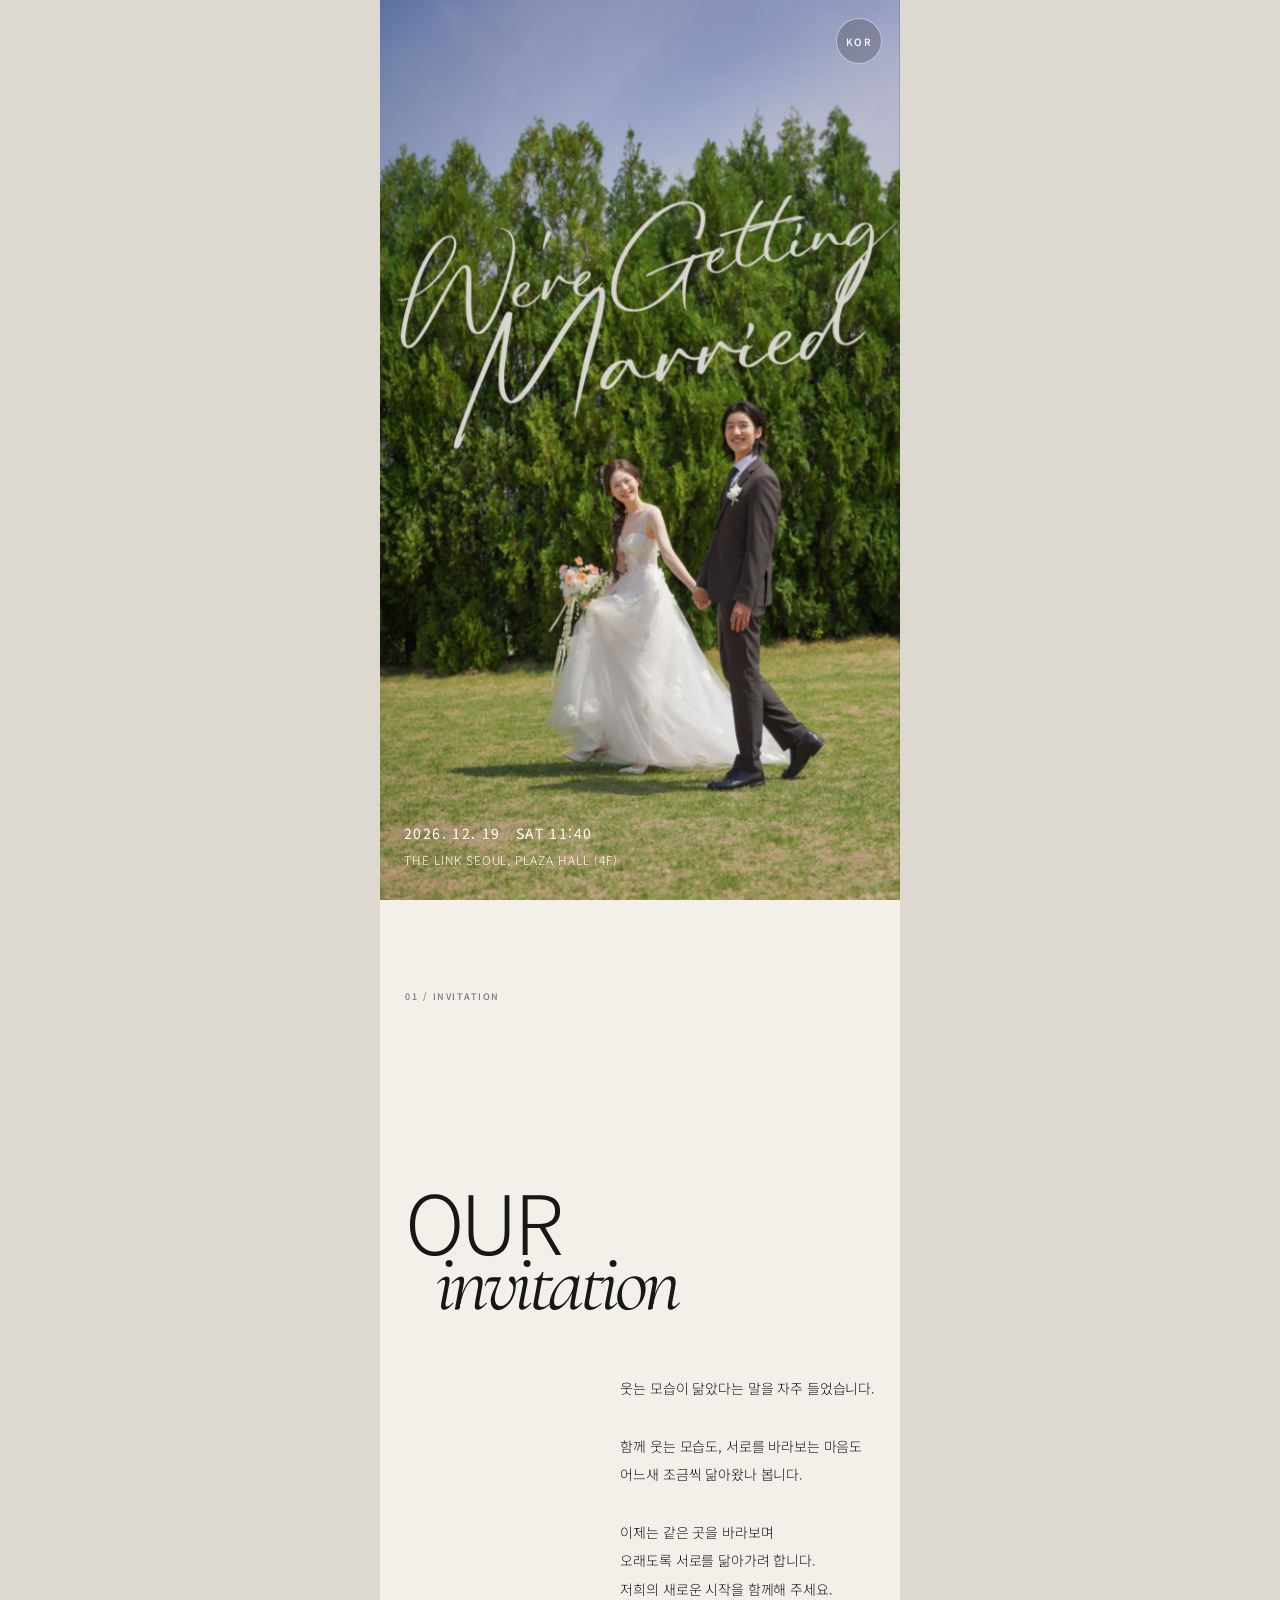
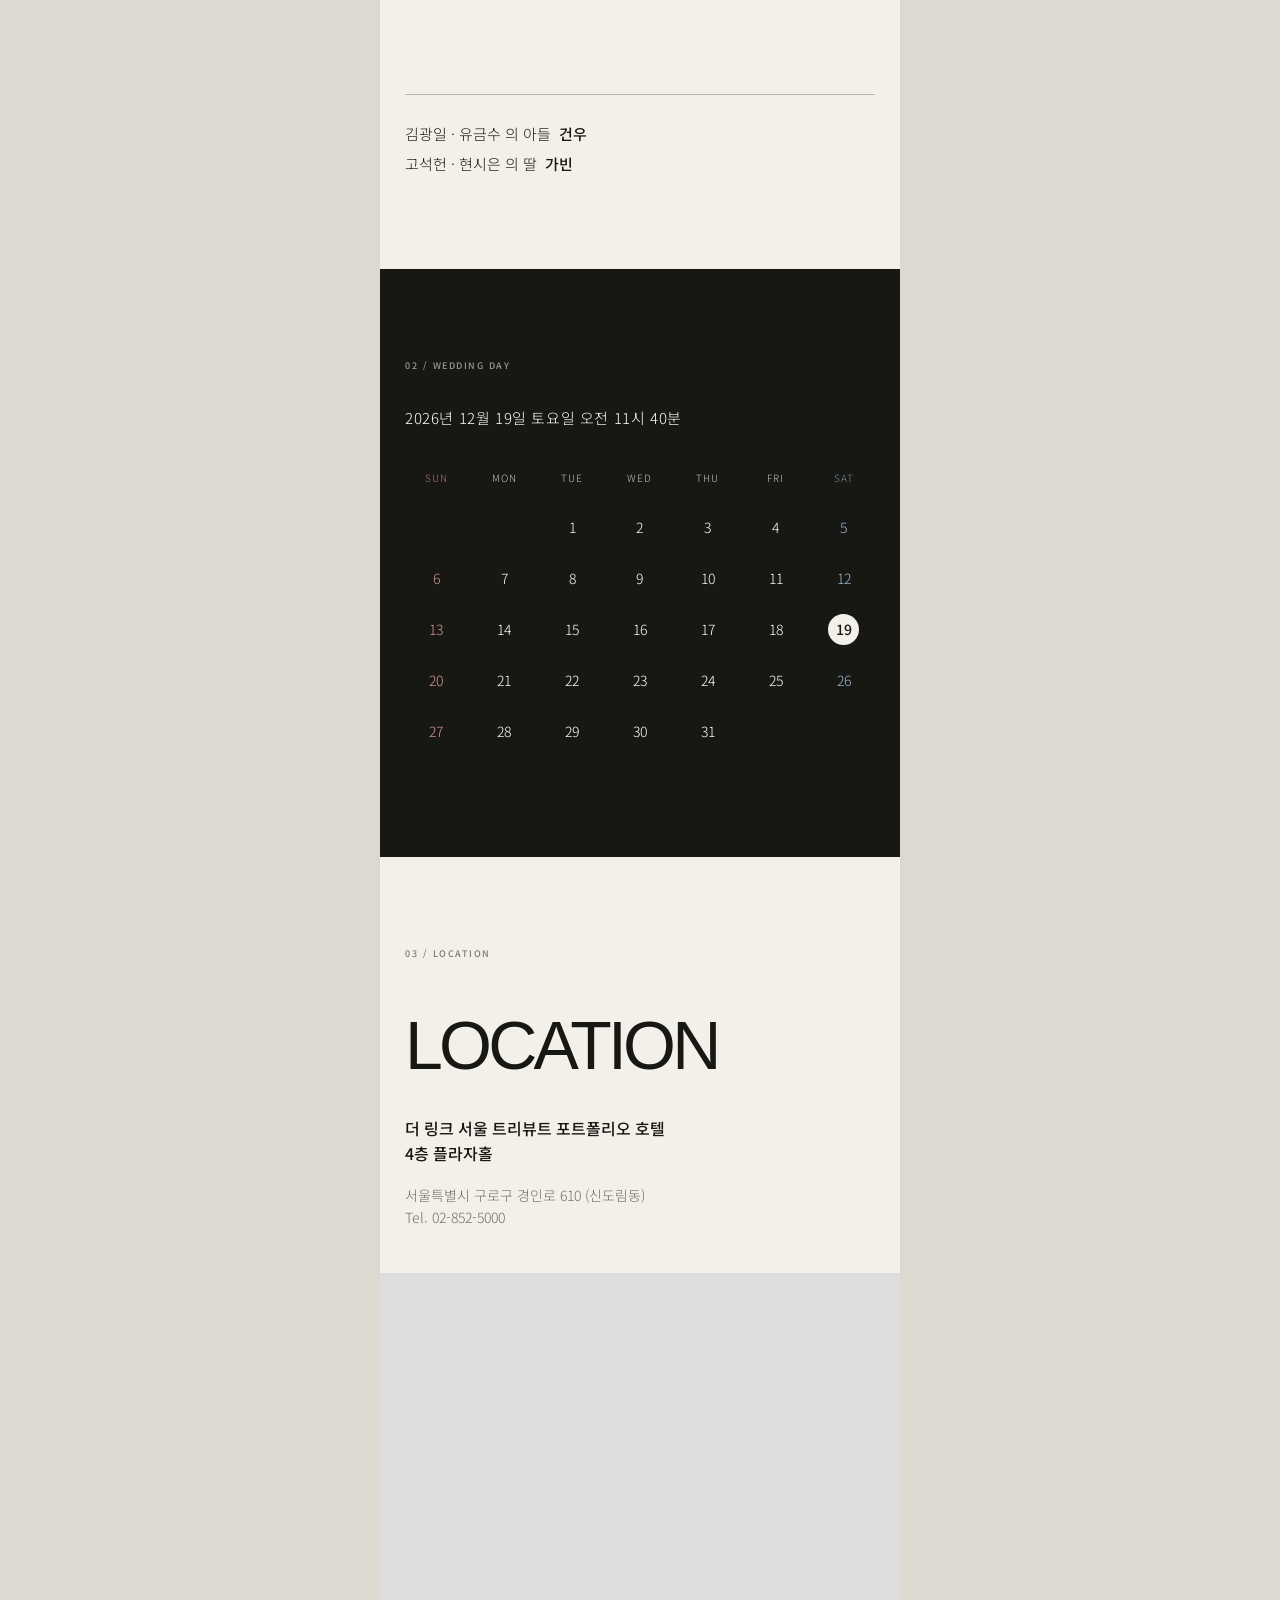
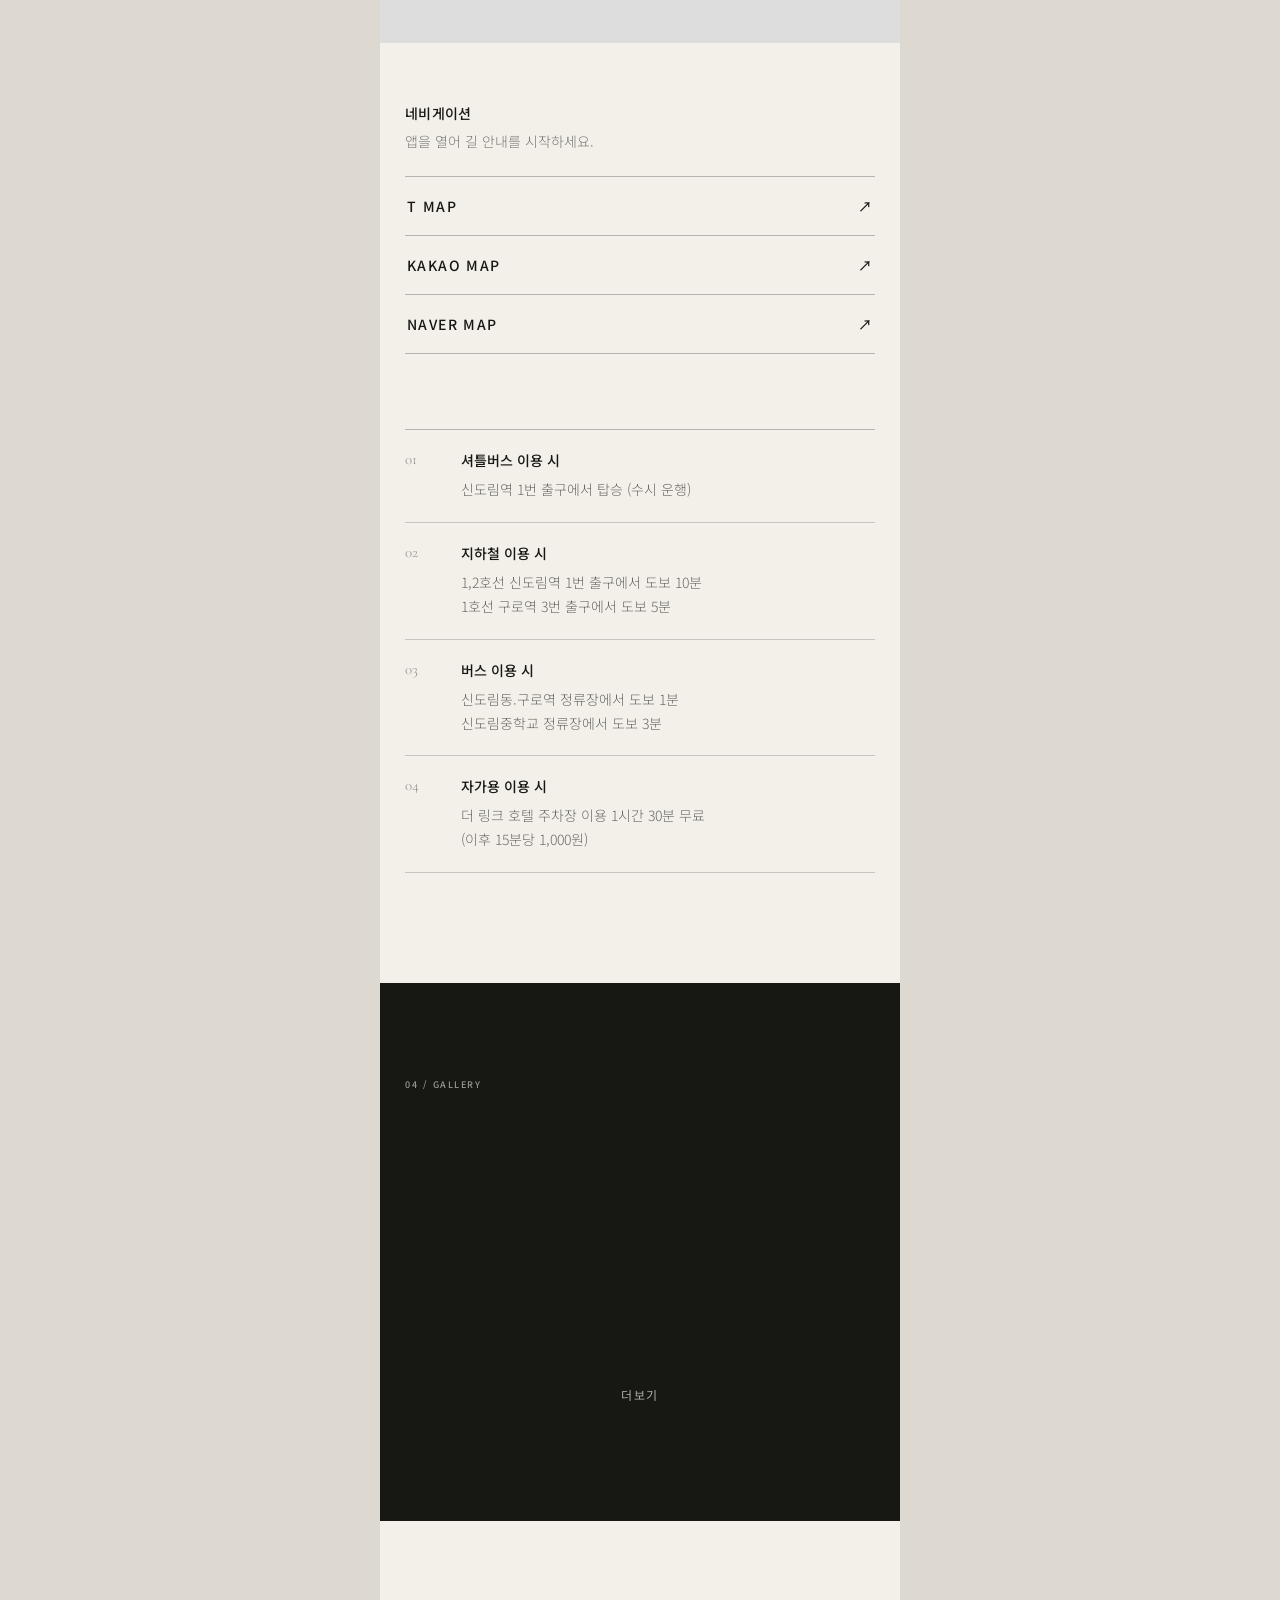
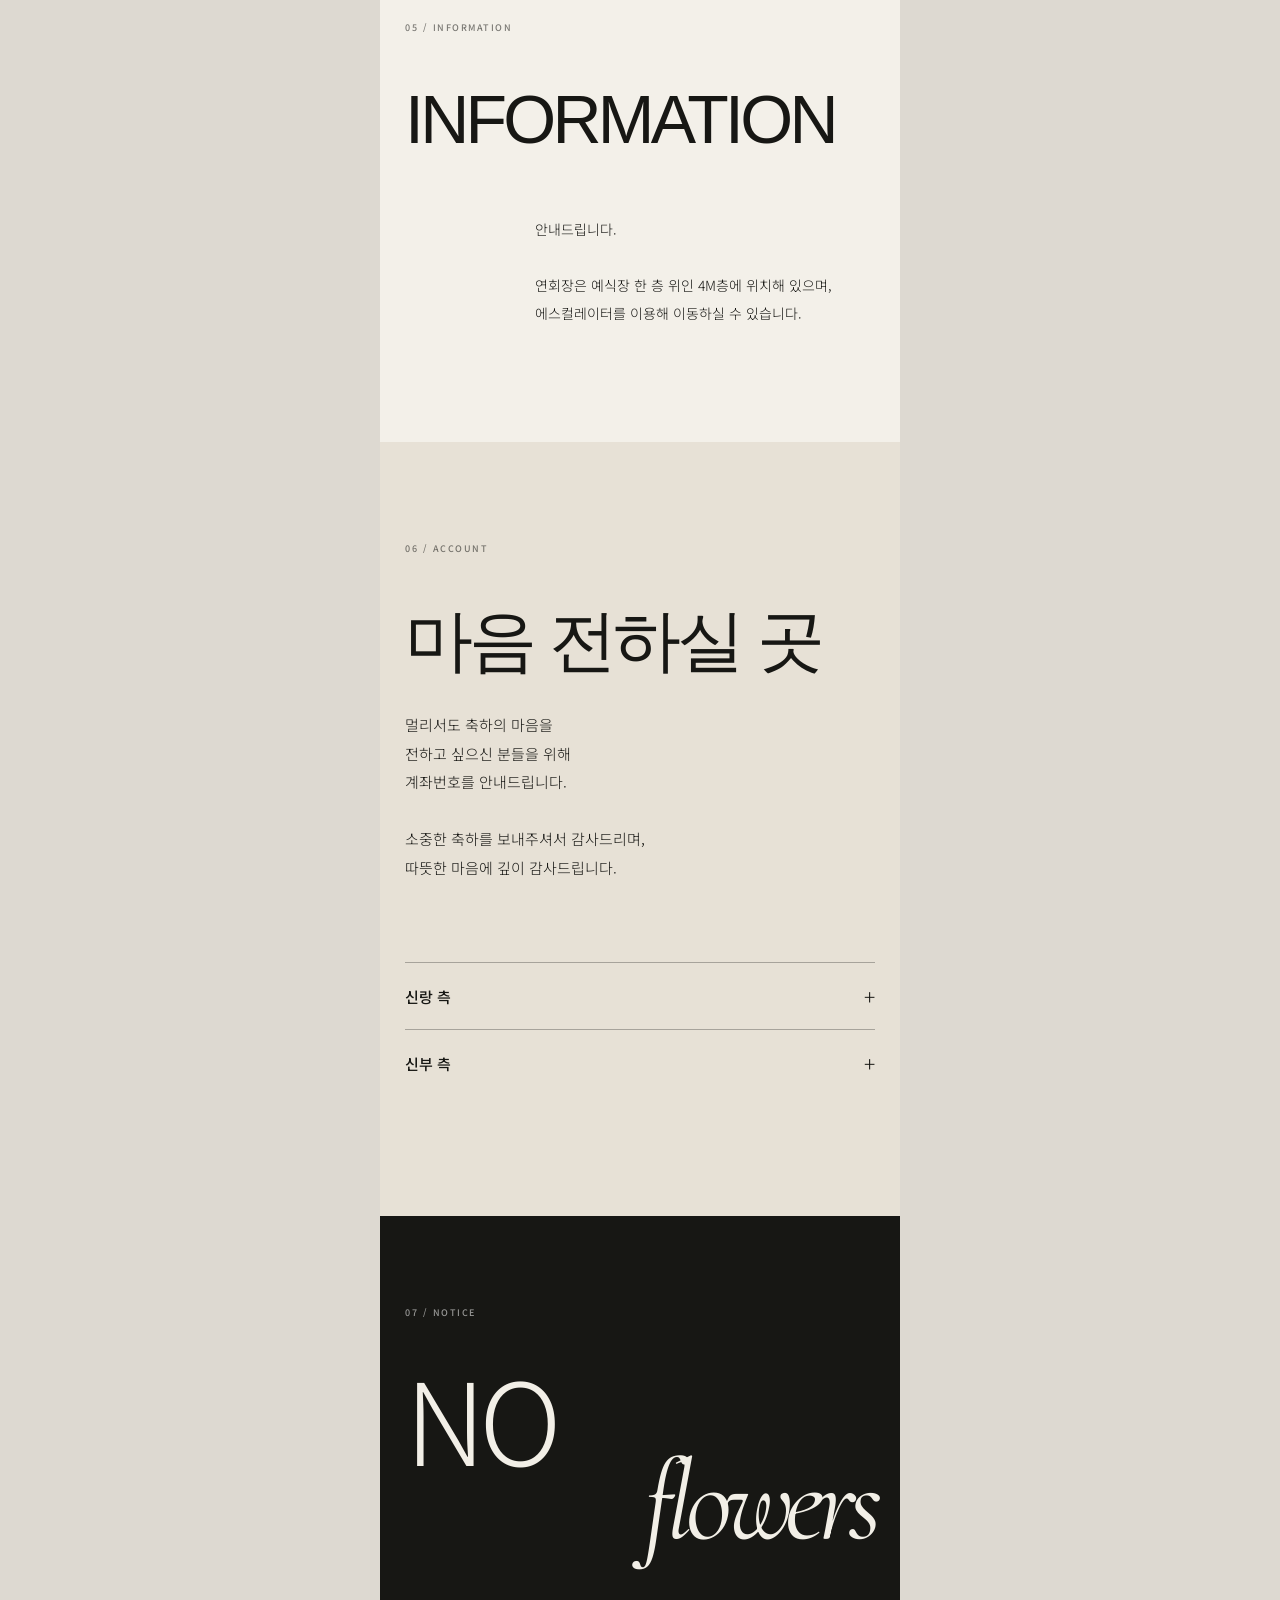
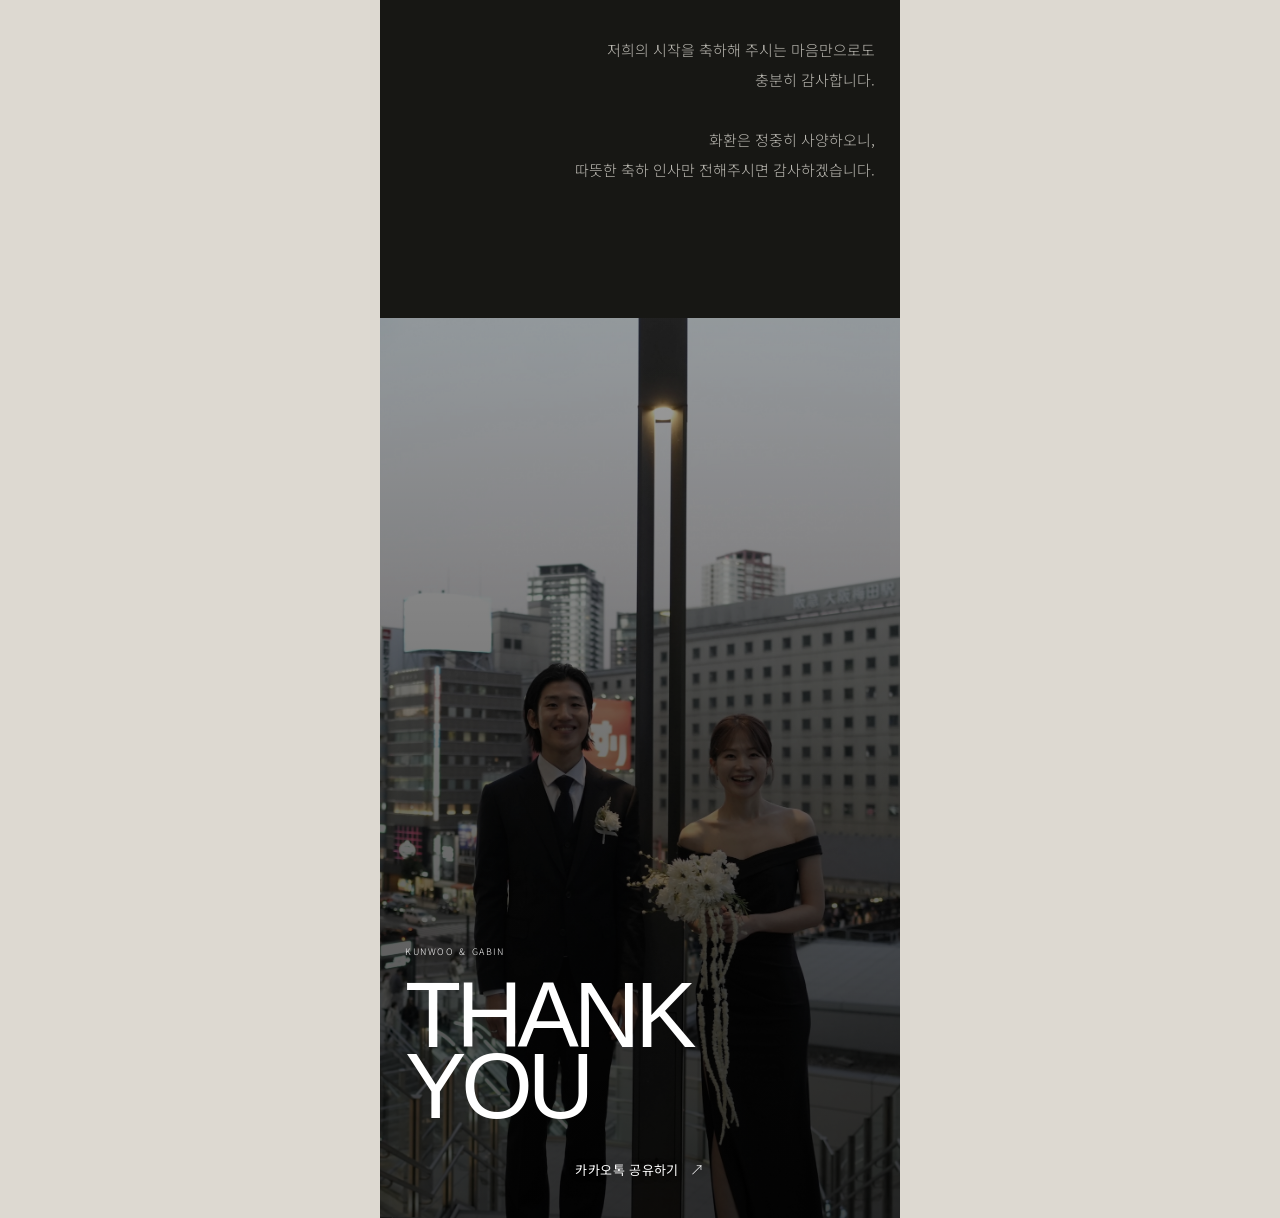
==== index.html @ e95d5127 "update ja.html" ====
<!DOCTYPE html>
<html lang="ko">

<head>

  <meta charset="UTF-8">

  <meta
    name="viewport"
    content="width=device-width, initial-scale=1.0, viewport-fit=cover"
  >

  <title>
    김건우 ♥ 고가빈 결혼식에 초대합니다
  </title>


  <!-- FONT -->

  <link
    rel="preconnect"
    href="https://fonts.googleapis.com"
  >

  <link
    rel="preconnect"
    href="https://fonts.gstatic.com"
    crossorigin
  >

  <link
    href="https://fonts.googleapis.com/css2?family=Cormorant+Garamond:ital,wght@0,400;0,500;1,400&family=Noto+Sans+JP:wght@300;400;500;600&family=Noto+Sans+KR:wght@300;400;500;600&display=swap"
    rel="stylesheet"
  >


  <link
    rel="stylesheet"
    href="css/version4.css?v=20260909-5"
  >

  <meta name="format-detection" content="telephone=no">
</head>


<body class="version4">


  <!-- =================================
       LANGUAGE
  ================================== -->

  <div class="language-switch">

    <button
      id="languageToggleButton"
      class="language-button"
      type="button"
    >
      KOR
    </button>

  </div>



  <main class="invitation">


    <!-- =================================
         HERO
    ================================== -->

    <section class="v4-hero">

    <img
      id="v4HeroImage"
      src="images/main.jpg?v=20260909-1"
      alt="Wedding"
      class="v4-hero-image"
    >



    

    <div
      class="v4-sparkles"
      aria-hidden="true"
    >
      <span class="v4-sparkle sparkle-1"></span>
      <span class="v4-sparkle sparkle-2"></span>
      <span class="v4-sparkle sparkle-3"></span>
      <span class="v4-sparkle sparkle-4"></span>
      <span class="v4-sparkle sparkle-5"></span>
      <span class="v4-sparkle sparkle-6"></span>
      <span class="v4-sparkle sparkle-7"></span>
      <span class="v4-sparkle sparkle-8"></span>
    </div>


    <div class="v4-hero-top">

        <div class="v4-monogram">
        </div>

        <div class="v4-edition">
        </div>

      </div>


      <div class="v4-hero-title">

        <div class="v4-title-small">
          
        </div>

        <div class="v4-title-large">
          
        </div>

        <div class="v4-title-large">
          
        </div>

      </div>


      <div class="v4-hero-bottom">

        <div class="v4-hero-date">

          <span>
            2026. 12. 19
          </span>

          <span>
            SAT 11:40
          </span>

        </div>


        <div class="v4-hero-place">
          THE LINK SEOUL, PLAZA HALL (4F)
        </div>



      </div>

    </section>



    <!-- =================================
         INTRO
    ================================== -->

    <section class="v4-section v4-intro-section">

      <div class="v4-section-index">
        01 / INVITATION
      </div>


      <div class="wedding-info wedding-info-opening">

        <p data-i18n="weddingSummary">
          2026년 12월 19일 토요일 11시 40분<br>
          더 링크 서울, 플라자홀 (4F)
        </p>

      </div>


      <div class="v4-intro-grid">


        <div class="v4-intro-heading reveal-on-scroll">

          <span>
            OUR
          </span>

          <span class="serif">
            invitation
          </span>

        </div>


        <div
          class="invitation-message reveal-on-scroll"
          data-i18n="invitationMessage"
        >
          웃는 모습이 닮았다는 말을 자주 들었습니다.<br><br>

          함께 웃는 모습도, 서로를 바라보는 마음도<br>
          어느새 조금씩 닮아왔나 봅니다.<br><br>

          이제는 같은 곳을 바라보며<br>
          오래도록 서로를 닮아가려 합니다.<br>
          저희의 새로운 시작을 함께해 주세요.
        </div>

      </div>


      <div
        class="family-introduction reveal-on-scroll"
        data-i18n="familyIntroduction"
      >
        김광일 · 유금수 의 아들&nbsp;&nbsp;<strong>건우</strong><br>
        고석헌 · 현시은 의 딸&nbsp;&nbsp;<strong>가빈</strong>
      </div>

    </section>



    <!-- =================================
         WEDDING DAY
    ================================== -->

    <section class="v4-date-section">

      


      <div class="v4-calendar-area">

        <div class="v4-section-index">
          02 / WEDDING DAY
        </div>


        <p
          class="calendar-date-text"
          data-i18n="calendarDate"
        >
          2026년 12월 19일 토요일 오전 11시 40분
        </p>


        <div class="calendar">

          <div class="calendar-header calendar-sunday">
            SUN
          </div>

          <div class="calendar-header">
            MON
          </div>

          <div class="calendar-header">
            TUE
          </div>

          <div class="calendar-header">
            WED
          </div>

          <div class="calendar-header">
            THU
          </div>

          <div class="calendar-header">
            FRI
          </div>

          <div class="calendar-header calendar-saturday">
            SAT
          </div>


          <div></div>
          <div></div>

          <div>1</div>
          <div>2</div>
          <div>3</div>
          <div>4</div>
          <div class="calendar-saturday">5</div>

          <div class="calendar-sunday">6</div>
          <div>7</div>
          <div>8</div>
          <div>9</div>
          <div>10</div>
          <div>11</div>
          <div class="calendar-saturday">12</div>

          <div class="calendar-sunday">13</div>
          <div>14</div>
          <div>15</div>
          <div>16</div>
          <div>17</div>
          <div>18</div>

          <div
            class="wedding-day"
            id="weddingDay19"
          >
            <span class="wedding-day-number">
              19
            </span>

            <span
              class="calendar-sparkles"
              aria-hidden="true"
            >
              <i class="calendar-sparkle sparkle-1"></i>
              <i class="calendar-sparkle sparkle-2"></i>
              <i class="calendar-sparkle sparkle-3"></i>
              <i class="calendar-sparkle sparkle-4"></i>
              <i class="calendar-sparkle sparkle-5"></i>
              <i class="calendar-sparkle sparkle-6"></i>
              <i class="calendar-sparkle sparkle-7"></i>
              <i class="calendar-sparkle sparkle-8"></i>
            </span>
          </div>

          <div class="calendar-sunday">20</div>
          <div>21</div>
          <div>22</div>
          <div>23</div>
          <div>24</div>
          <div>25</div>
          <div class="calendar-saturday">26</div>

          <div class="calendar-sunday">27</div>
          <div>28</div>
          <div>29</div>
          <div>30</div>
          <div>31</div>

        </div>

      </div>

    </section>



    <!-- =================================
         LOCATION
    ================================== -->

    <section class="v4-section location-section">

      <div class="v4-section-index">
        03 / LOCATION
      </div>


      <div class="location-intro reveal-on-scroll">

        <h2
          class="v4-big-heading"
          data-i18n="locationTitle"
        >
          LOCATION
        </h2>


        <div
          class="location-name"
          data-i18n="locationName"
        >
          더 링크 서울 트리뷰트 포트폴리오 호텔<br>
          4층 플라자홀
        </div>


        <p
          class="location-address"
          data-i18n="address"
        >
          서울특별시 구로구 경인로 610 (신도림동)<br>
          Tel. 02-852-5000
        </p>

      </div>



      <!-- KAKAO MAP -->

      <div
        id="kakaoMapWrapper" 
        class="kakao-map-wrapper">

        <div
          id="kakaoMap"
          class="map"
        >
        </div>

        <div
          id="kakaoMapTouchLayer"
          class="kakao-map-touch-layer"
          aria-hidden="true"
        >
        </div>

      </div>



      <!-- GOOGLE MAP -->

      <div
        id="googleMap"
        class="map hidden"
      >

        <iframe
          src="https://www.google.com/maps?hl=ja&q=서울특별시+구로구+경인로+610&output=embed"
          width="100%"
          height="100%"
          style="border:0;"
          allowfullscreen
          loading="lazy"
          referrerpolicy="no-referrer-when-downgrade"
          title="Google Map"
        >
        </iframe>

      </div>



      <!-- NAVIGATION -->

      <div
        id="navigationSection"
        class="navigation-section reveal-on-scroll"
      >

        <div class="v4-small-label">

          <h3 data-i18n="navigationTitle">
            네비게이션
          </h3>

          <p data-i18n="navigationDescription">
            앱을 열어 길 안내를 시작하세요.
          </p>

        </div>


        <div class="navigation-buttons">

          <button
            id="tmapNaviButton"
            type="button"
          >
            <span>
              T MAP
            </span>

            <span>
              ↗
            </span>
          </button>


          <button
            id="kakaoNaviButton"
            type="button"
            onclick="window.open('https://kko.to/d6XHIgvt1V', '_blank')"
          >
            <span>
              KAKAO MAP
            </span>

            <span>
              ↗
            </span>
          </button>


          <button
            id="naverNaviButton"
            type="button"
          >
            <span>
              NAVER MAP
            </span>

            <span>
              ↗
            </span>
          </button>

        </div>

      </div>



      <!-- TRANSPORT -->

      <div
        id="transportationSection"
        class="transportation-section"
      >




        <div class="transport-item reveal-on-scroll">

          <div class="transport-number">
            01
          </div>

          <div>

            <strong data-i18n="shuttleTitle">
              셔틀버스 이용 시
            </strong>

            <p data-i18n="shuttleDescription">
              신도림역 1번 출구에서 탑승 (수시 운행)
            </p>

          </div>

        </div>


        <div class="transport-item reveal-on-scroll">

          <div class="transport-number">
            02
          </div>

          <div>

            <strong data-i18n="subwayTitle">
              지하철 이용 시
            </strong>

            <p data-i18n="subwayDescription">
              1,2호선 신도림역 1번 출구에서 도보 10분<br>
              1호선 구로역 3번 출구에서 도보 5분
            </p>

          </div>

        </div>



        <div 
          id="busInfoDiv"
          class="transport-item reveal-on-scroll">

          <div class="transport-number">
            03
          </div>

          <div>

            <strong data-i18n="busTitle">
              버스 이용 시
            </strong>

            <p data-i18n="busDescription">
              신도림동.구로역 정류장에서 도보 1분<br>
              신도림중학교 정류장에서 도보 3분
            </p>

          </div>

        </div>


        <div class="transport-item reveal-on-scroll">

          <div 
           id="transportNumberCar"
           class="transport-number">
            04
          </div>

          <div>

            <strong data-i18n="carTitle">
              자가용 이용 시
            </strong>

            <p data-i18n="carDescription">
              더 링크 호텔 주차장 이용 1시간 30분 무료<br>
              (이후 15분당 1,000원)
            </p>

          </div>

        </div>

      </div>

    </section>





    <!-- =================================
         GALLERY
    ================================== -->

    <section class="v4-gallery-section">

      <div class="v4-gallery-heading">

        <div class="v4-section-index">
          04 / GALLERY
        </div>

        <h2 class="v4-gallery-title">
          <span class="v4-gallery-our">
            OUR
          </span>

          <span class="serif v4-gallery-moments">
            moments
          </span>
        </h2>

      </div>


      <div
        id="galleryGrid"
        class="gallery-grid"
      >
      </div>

      <div class="gallery-more-wrap">

        <button
          type="button"
          id="galleryMoreButton"
          class="gallery-more-button"
          data-i18n="galleryMore"
        >
          더보기
        </button>

      </div>
    </section>

    

    <!-- =================================
         INFORMATION
    ================================== -->

    <section class="reception-notice-section">

      <div class="v4-section-index">
        05 / INFORMATION
      </div>


      <div class="reveal-on-scroll">

        <h2 class="v4-big-heading">
          INFORMATION
        </h2>


        <p
          class="reception-notice-text"
          data-i18n="receptionNoticeText"
        >
          안내드립니다.<br><br>

          연회장은 예식장 한 층 위인 4M층에 위치해 있으며,<br>
          에스컬레이터를 이용해 이동하실 수 있습니다.
        </p>

      </div>

    </section>



    <!-- =================================
         ACCOUNT
    ================================== -->

    <section
      id="accountSection"
      class="account-section"
    >

      <div class="v4-section-index">
        06 / ACCOUNT
      </div>


      <h2 class="v4-big-heading">
        마음 전하실 곳
      </h2>


      <p class="account-message">

        멀리서도 축하의 마음을<br>
        전하고 싶으신 분들을 위해<br>
        계좌번호를 안내드립니다.

        <br><br>

        소중한 축하를 보내주셔서 감사드리며,<br>
        따뜻한 마음에 깊이 감사드립니다.

      </p>



      <!-- GROOM -->

      <div class="account-accordion">

        <button
          class="account-toggle"
          type="button"
          aria-expanded="false"
        >

          <span class="account-toggle-label">
            신랑 측
          </span>

          <span
            class="account-arrow"
            aria-hidden="true"
          >
            +
          </span>

        </button>


        <div class="account-content">


          <div class="account-row">

            <div class="account-info">

              <span class="account-name">
                아버지 김광일
              </span>

              <span class="account-number">
                KB국민은행 458302-01-298366
              </meta>
              </span>

            </div>


            <button
              class="copy-button"
              type="button"
              data-account="123456789"
            >
              COPY
            </button>

          </div>


          <div class="account-row">

            <div class="account-info">

              <span class="account-name">
                어머니 유금수
              </span>

              <span class="account-number">
                KB국민은행 458301-01-561957
              </span>

            </div>


            <button
              class="copy-button"
              type="button"
              data-account="123456789"
            >
              COPY
            </button>

          </div>

        </div>

      </div>



      <!-- BRIDE -->

      <div class="account-accordion">

        <button
          class="account-toggle"
          type="button"
          aria-expanded="false"
        >

          <span class="account-toggle-label">
            신부 측
          </span>

          <span
            class="account-arrow"
            aria-hidden="true"
          >
            +
          </span>

        </button>


        <div class="account-content">

          <div class="account-row">

            <div class="account-info">

              <span class="account-name">
                어머니 현시은
              </span>

              <span class="account-number">
                농협 903080-52-066640
              </span>

            </div>


            <button
              class="copy-button"
              type="button"
              data-account="123456789"
            >
              COPY
            </button>

          </div>

        </div>

      </div>

    </section>


<!-- =================================
         FLOWER NOTICE
    ================================== -->

    <section
      id="flowerSection"
      class="v4-dark-section flower-section"
    >

      <div class="v4-section-index">
        07 / NOTICE
      </div>


      <div class="v4-notice-heading reveal-on-scroll">

        NO
        <span class="serif">
          flowers
        </span>

      </div>


      <p class="reveal-on-scroll">

        저희의 시작을 축하해 주시는 마음만으로도<br>
        충분히 감사합니다.

        <br><br>

        화환은 정중히 사양하오니,<br>
        따뜻한 축하 인사만 전해주시면 감사하겠습니다.

      </p>

    </section>



    <!-- =================================
         ENDING
    ================================== -->
  <div class="v4-ending-wrap">
      <section class="v4-ending">

        <img
          src="images/ending.jpg"
          alt="Wedding"
        >

        <div class="v4-ending-overlay"></div>


        <div class="v4-ending-text">

          <div class="v4-ending-small">
            KUNWOO & GABIN
          </div>

          <h2>
            THANK
            <br>
            YOU
          </h2>

          <p>
          </p>

        </div>


        <div class="v4-ending-share">

          <p class="v4-share-label">
            
          </p>

          <button
            type="button"
            id="shareButton"
            class="v4-share-button"
          >
            카카오톡 공유하기
          </button>

        </div>

      </section>
    </div>



  </main>



  <!-- =================================
       FULLSCREEN GALLERY
  ================================== -->

  <div
    id="galleryModal"
    class="gallery-modal"
  >

    <button
      id="closeGalleryButton"
      class="gallery-close"
      type="button"
      aria-label="Close gallery"
    >
      ×
    </button>


    <button
      id="previousImageButton"
      class="gallery-arrow gallery-arrow-left"
      type="button"
      aria-label="Previous image"
    >
      ‹
    </button>


    <div class="fullscreen-image-container">

      <img
        id="fullscreenImage"
        src=""
        alt="Wedding gallery"
      >

    </div>


    <button
      id="nextImageButton"
      class="gallery-arrow gallery-arrow-right"
      type="button"
      aria-label="Next image"
    >
      ›
    </button>


    <div
      id="galleryCounter"
      class="gallery-counter"
    >
      1 / 9
    </div>

  </div>



  <!-- =================================
       KAKAO SDK
  ================================== -->

  <script
    src="https://t1.kakaocdn.net/kakao_js_sdk/2.8.3/kakao.min.js"
    crossorigin="anonymous"
  >
  </script>



  <!-- KAKAO MAP SDK -->

  <script
    src="https://dapi.kakao.com/v2/maps/sdk.js?appkey=877ccd7065d1d776c016af2014eda82e&autoload=false"
  >
  </script>



  <!-- KAKAO MAP -->

  <script>

    if (
      typeof kakao !== "undefined" &&
      kakao.maps
    ) {

      kakao.maps.load(function () {

        const container =
          document.getElementById(
            "kakaoMap"
          );


        if (!container) {
          return;
        }


        const markerPosition =
          new kakao.maps.LatLng(
            37.505603818492,
            126.88387163888
          );

        const mapCenter =
          new kakao.maps.LatLng(
            37.5057,
            126.8862
          );

        const map =
          new kakao.maps.Map(
            container,
            {
              center: markerPosition,
              level: 4
            }
          );

        /*
          카카오맵 자체 터치 동작은 모두 차단
        */
        map.setDraggable(false);
        map.setZoomable(false);


        const marker =
          new kakao.maps.Marker({
            position: markerPosition
          });

        marker.setMap(map);


        /*
          ====================================
          CUSTOM TOUCH CONTROL
          ====================================

          한 손가락:
          페이지 스크롤

          두 손가락:
          지도 확대 / 축소
        */

        const touchLayer =
          document.getElementById(
            "kakaoMapTouchLayer"
          );

        let pinchStartDistance = 0;
        let pinchStartLevel = 0;
        let isPinching = false;


        /*
          두 손가락 사이 거리 계산
        */
        function getTouchDistance(
          touch1,
          touch2
        ) {

          const x =
            touch2.clientX -
            touch1.clientX;

          const y =
            touch2.clientY -
            touch1.clientY;

          return Math.sqrt(
            x * x +
            y * y
          );

        }


        if (touchLayer) {

          touchLayer.addEventListener(
            "touchstart",
            (event) => {

              /*
                한 손가락이면
                아무것도 하지 않음.

                브라우저가 자연스럽게
                페이지를 스크롤함.
              */
              if (
                event.touches.length !== 2
              ) {
                return;
              }


              /*
                두 손가락으로 시작하면
                pinch 모드
              */
              isPinching = true;

              pinchStartDistance =
                getTouchDistance(
                  event.touches[0],
                  event.touches[1]
                );

              pinchStartLevel =
                map.getLevel();

            },
            {
              passive: true
            }
          );


          touchLayer.addEventListener(
            "touchmove",
            (event) => {

              /*
                두 손가락일 때만
                지도 확대 / 축소 처리
              */
              if (
                event.touches.length !== 2 ||
                !isPinching
              ) {
                return;
              }


              event.preventDefault();


              const currentDistance =
                getTouchDistance(
                  event.touches[0],
                  event.touches[1]
                );


              if (
                !pinchStartDistance ||
                !currentDistance
              ) {
                return;
              }


              const scale =
                currentDistance /
                pinchStartDistance;


              /*
                손가락을 벌림
                → 확대
              */
              if (scale > 1.18) {

                const newLevel =
                  Math.max(
                    1,
                    pinchStartLevel - 1
                  );

                if (
                  map.getLevel() !==
                  newLevel
                ) {
                  map.setLevel(
                    newLevel,
                    {
                      animate: false
                    }
                  );
                }

              }


              /*
                손가락을 오므림
                → 축소
              */
              else if (scale < 0.82) {

                const newLevel =
                  Math.min(
                    10,
                    pinchStartLevel + 1
                  );

                if (
                  map.getLevel() !==
                  newLevel
                ) {
                  map.setLevel(
                    newLevel,
                    {
                      animate: false
                    }
                  );
                }

              }

            },
            {
              passive: false
            }
          );


          touchLayer.addEventListener(
            "touchend",
            (event) => {

              if (
                event.touches.length < 2
              ) {

                isPinching = false;
                pinchStartDistance = 0;

              }

            },
            {
              passive: true
            }
          );


          touchLayer.addEventListener(
            "touchcancel",
            () => {

              isPinching = false;
              pinchStartDistance = 0;

            },
            {
              passive: true
            }
          );

        }
      });

    }

  </script>



  <!-- EXISTING COMMON SCRIPT -->

  <script
    src="script.js?v=20260913-1"
  >
  </script>


</body>

</html>
---- css/version4.css ----
/* =========================================
   VERSION 4
   EDITORIAL / FASHION / MODERN
========================================= */
html,
body {
  overscroll-behavior-y: none;
}

* {
  box-sizing: border-box;
}


html {
  margin: 0;
  padding: 0;

  scroll-behavior: smooth;

  background:
    #ddd9d1;
}


body {
  margin: 0;

  background:
    #ddd9d1;

  color:
    #171714;

  font-family:
    "Noto Sans KR",
    "Noto Sans JP",
    sans-serif;

  font-weight: 300;

  -webkit-font-smoothing:
    antialiased;
}


button {
  font:
    inherit;
}


img {
  display: block;

  max-width: 100%;
}


.hidden {
  display: none !important;
}


/* =========================================
   MAIN WRAPPER
========================================= */

.invitation {
  position: relative;

  width: 100%;
  max-width: 520px;

  margin: 0 auto;

  overflow: hidden;

  background:
    #f3f0e9;
}


/* =========================================
   LANGUAGE
========================================= */

.language-switch {
  position: fixed;

  z-index: 100;

  top:
    calc(
      18px +
      env(safe-area-inset-top)
    );

  right:
    max(
      18px,
      calc(
        (100vw - 520px) / 2 + 18px
      )
    );
}


.language-button {
  display: flex;

  align-items: center;
  justify-content: center;

  width: 46px;
  height: 46px;

  padding: 0;

  border:
    1px solid
    rgba(255,255,255,.5);

  border-radius:
    50%;

  background:
    rgba(0,0,0,.2);

  color:
    white;

  font-size: 10px;
  font-weight: 500;

  letter-spacing:
    .12em;

  backdrop-filter:
    blur(10px);

  -webkit-backdrop-filter:
    blur(10px);
}


/* =========================================
   HERO
========================================= */

.v4-hero {
  position: relative;

  width: 100%;

  height:
    var(
      --initial-hero-height,
      100svh
    );

  min-height: 0;

  overflow: hidden;

  background: #181815;
  color: white;
}

.v4-hero {
  contain: layout paint;
}


/*
  사진 자체를 수정하지 않고
  CSS에서만 톤을 살짝 잡음
*/
.v4-hero-image {
  position: absolute;

  inset: 0;

  width: 100%;
  height: 100%;

  object-fit: cover;

  transform: none;

  filter: none;

  backface-visibility:
    hidden;

  
  animation:
    v4HeroImageFade
    2.4s
    ease-out
    forwards;
}


@keyframes v4HeroImageFade {

  0% {
    opacity: .72;
  }

  100% {
    opacity: 1;
  }

}

.v4-hero-image.hero-1 {
  object-position:
    center 50%;
}


.v4-hero-image.hero-2 {
  object-position:
    center 47%;
}


.v4-hero-image.hero-3 {
  object-position:
    center 55%;
}



.v4-hero-top {
  position: absolute;

  top:
    calc(
      27px +
      env(safe-area-inset-top)
    );

  left: 25px;
  right: 77px;

  display: flex;

  align-items: center;
  justify-content:
    space-between;
}


/* =========================================
   HERO LIGHT EFFECT
========================================= */

.v4-light-effects {
  position: absolute;

  z-index: 2;

  inset: 0;

  overflow: hidden;

  pointer-events: none;
}


/* =========================================
   SUN FLARE
========================================= */

.v4-sun-flare {
  position: absolute;

  top: -75px;
  left: -90px;

  width: 245px;
  height: 245px;

  border-radius: 50%;

  background:
    radial-gradient(
      circle,

      rgba(255, 249, 224, .58) 0%,
      rgba(255, 238, 192, .28) 15%,
      rgba(255, 225, 161, .12) 34%,
      rgba(255, 218, 145, .04) 52%,
      rgba(255, 218, 145, 0) 72%
    );

  filter:
    blur(6px);

  opacity: 0;

  /*
    3.6초짜리 애니메이션을
    정확히 3회 실행 후 종료
  */
  animation:
    v4SunFlare
    3.6s
    ease-in-out
    3
    forwards;
}


/*
  플레어 중심부에
  조금 더 밝은 빛
*/

.v4-sun-flare::after {
  content: "";

  position: absolute;

  top: 74px;
  left: 76px;

  width: 60px;
  height: 60px;

  border-radius: 50%;

  background:
    rgba(
      255,
      250,
      226,
      .32
    );

  filter:
    blur(15px);
}


/* =========================================
   SMALL GLIMMERS
========================================= */

.v4-glimmer {
  position: absolute;

  width: 4px;
  height: 4px;

  border-radius: 50%;

  background:
    rgba(
      255,
      244,
      202,
      .88
    );

  box-shadow:
    0 0 7px
    rgba(
      255,
      231,
      166,
      .58
    );

  opacity: 0;

  /*
    작은 반짝이 역시
    3회만 실행
  */
  animation:
    v4Glimmer
    3.6s
    ease-in-out
    3
    forwards;
}


/* =========================================
   GLIMMER POSITIONS
========================================= */

.glimmer-1 {
  top: 14%;
  left: 12%;

  animation-delay:
    .15s;
}


.glimmer-2 {
  top: 21%;
  left: 29%;

  animation-delay:
    .55s;
}


.glimmer-3 {
  top: 32%;
  right: 10%;

  width: 3px;
  height: 3px;

  animation-delay:
    1.05s;
}


.glimmer-4 {
  top: 56%;
  left: 7%;

  width: 3px;
  height: 3px;

  animation-delay:
    .8s;
}


.glimmer-5 {
  top: 69%;
  right: 13%;

  animation-delay:
    1.35s;
}


.glimmer-6 {
  top: 80%;
  left: 45%;

  width: 3px;
  height: 3px;

  animation-delay:
    1.7s;
}


/* =========================================
   SUN FLARE ANIMATION
========================================= */

@keyframes v4SunFlare {

  0% {
    opacity: 0;

    transform:
      translate3d(
        -8px,
        -5px,
        0
      )
      scale(.94);
  }


  15% {
    opacity: .38;
  }


  35% {
    opacity: .68;

    transform:
      translate3d(
        3px,
        2px,
        0
      )
      scale(1.02);
  }


  55% {
    opacity: .52;

    transform:
      translate3d(
        7px,
        5px,
        0
      )
      scale(1.06);
  }


  72% {
    opacity: .25;
  }


  100% {
    opacity: 0;

    transform:
      translate3d(
        14px,
        9px,
        0
      )
      scale(1.09);
  }

}


/* =========================================
   GLIMMER ANIMATION
========================================= */

@keyframes v4Glimmer {

  0%,
  12% {
    opacity: 0;

    transform:
      translate3d(
        0,
        4px,
        0
      )
      scale(.55);
  }


  25% {
    opacity: .7;

    transform:
      translate3d(
        2px,
        0,
        0
      )
      scale(.95);
  }


  38% {
    opacity: .15;

    transform:
      translate3d(
        4px,
        -2px,
        0
      )
      scale(.75);
  }


  49% {
    opacity: .8;

    transform:
      translate3d(
        6px,
        -4px,
        0
      )
      scale(1.15);
  }


  63% {
    opacity: .1;
  }


  100% {
    opacity: 0;

    transform:
      translate3d(
        10px,
        -8px,
        0
      )
      scale(.55);
  }

}

.v4-monogram,
.v4-edition {
  font-size: 10px;
  font-weight: 400;

  letter-spacing:
    .22em;
}


.v4-edition {
  opacity: .7;
}


.v4-hero-title {
  position: absolute;

  left: 24px;

  bottom: 180px;

  line-height: .82;
}


.v4-title-small {
  margin-bottom: 4px;

  font-size:
    clamp(
      18px,
      5vw,
      24px
    );

  font-weight: 300;

  letter-spacing:
    .08em;
}


.v4-title-large {
  font-family:
    Arial,
    Helvetica,
    sans-serif;

  font-size:
    clamp(
      59px,
      17vw,
      90px
    );

  font-weight: 400;

  letter-spacing:
    -.065em;
}

.v4-hero-bottom {
  position: absolute;
  z-index: 5;

  left: 24px;
  right: 24px;
  bottom: 32px;

  transform: none !important;
  transition: none !important;
  animation: none !important;
}


.v4-hero-date {
  display: flex;

  gap: 15px;

  font-size: 14px;
  font-weight: 400;

  letter-spacing:
    .1em;
}


.v4-hero-place {
  margin-top: 8px;

  font-size: 12px;

  letter-spacing:
    .08em;

}


.v4-scroll {
  display: flex;

  align-items: center;

  gap: 14px;

  margin-top: 26px;

  font-size: 9px;

  letter-spacing:
    .16em;

  opacity: .75;
}


.v4-scroll-line {
  flex: 1;

  height: 1px;

  background:
    rgba(255,255,255,.35);
}


/* =========================================
   GENERAL SECTION
========================================= */

.v4-section {
  padding:
    90px
    25px;

  background:
    #f3f0e9;
}


.v4-section-index {
  margin-bottom: 55px;

  font-size: 9px;
  font-weight: 500;

  letter-spacing:
    .17em;

  text-transform:
    uppercase;

  opacity: .55;
}


.v4-big-heading {
  margin:
    0
    0
    40px;

  font-family:
    Arial,
    Helvetica,
    sans-serif;

  font-size:
    clamp(
      45px,
      14vw,
      68px
    );

  font-weight: 400;

  line-height: .9;

  letter-spacing:
    -.055em;
}


.serif {
  font-family:
    "Cormorant Garamond",
    serif;

  font-style: italic;

  font-weight: 400;
}


/* =========================================
   INTRO
========================================= */

.v4-intro-section {
  min-height:
    100svh;
}


.wedding-info {
  padding:
    0
    0
    80px;

  text-align: left;

  font-size: 14px;

  line-height: 1.8;

  letter-spacing:
    .08em;
}


.v4-intro-grid {
  display: grid;

  grid-template-columns:
    1fr;

  gap: 58px;
}


.v4-intro-heading {
  display: flex;

  flex-direction: column;

  font-size:
    clamp(
      56px,
      16vw,
      82px
    );

  line-height: .78;

  letter-spacing:
    -.055em;
}


.v4-intro-heading .serif {
  margin-left: 30px;
}


.invitation-message {
  max-width: 360px;

  margin-left: auto;

  font-size: 14px;

  line-height: 2.05;

  letter-spacing:
    -.01em;
}


.family-introduction {
  margin-top: 90px;

  padding-top: 24px;

  border-top:
    1px solid
    rgba(0,0,0,.25);

  font-size: 15px;

  line-height: 2;
}


.family-introduction strong {
  font-size: 15px;
  font-weight: 500;
}


/* =========================================
   DATE PHOTO
========================================= */

.v4-date-section {
  background:
    #171714;

  color:
    white;
}


.v4-date-photo {
  position: relative;

  width: 100%;

  height: 100svh;
  min-height: 680px;

  overflow: hidden;
}


.v4-date-photo img {
  width: 100%;
  height: 100%;

  object-fit: cover;

  filter:
    saturate(.7)
    contrast(1.1)
    brightness(.72);
}


.v4-date-overlay {
  position: absolute;

  inset: 0;

  background:
    linear-gradient(
      to bottom,
      rgba(0,0,0,.04),
      rgba(0,0,0,.55)
    );
}


.v4-date-number {
  position: absolute;

  left: 24px;
  bottom: 105px;

  display: flex;

  flex-direction: column;

  font-family:
    Arial,
    Helvetica,
    sans-serif;

  font-size:
    clamp(
      62px,
      20vw,
      96px
    );

  line-height: .82;

  letter-spacing:
    -.065em;
}


.v4-date-detail {
  position: absolute;

  right: 24px;
  bottom: 30px;

  text-align: right;

  font-size: 9px;

  letter-spacing:
    .1em;

  line-height: 1.5;

  opacity: .8;
}


.v4-date-detail p {
  margin: 0;
}


/* =========================================
   CALENDAR
========================================= */

.v4-calendar-area {
  padding:
    90px
    25px
    110px;
}


.calendar-date-text {
  margin:
    -20px
    0
    42px;

  font-size: 15px;

  letter-spacing:
    .04em;
}


.calendar {
  display: grid;

  grid-template-columns:
    repeat(7, 1fr);

  gap:
    20px
    5px;

  text-align: center;

  font-size: 14px;
}


.calendar > div {
  display: flex;

  align-items: center;
  justify-content: center;

  height: 31px;
}


.calendar-header {
  height: auto !important;

  margin-bottom: 7px;

  font-size: 10px;

  letter-spacing:
    .1em;

  opacity: .75;
}


.calendar .wedding-day {
  width: 31px;
  height: 31px;

  justify-self: center;

  border-radius: 50%;

  background:
    #f3f0e9;

  color:
    #171714;

  font-weight: 500;
}

.calendar-sunday {
  color: #d99791;
}
.calendar-saturday {
  color: #9bbacf;
}

/* =========================================
   LOCATION
========================================= */

.location-section {
  padding-bottom: 110px;
}


.location-name {
  margin-bottom: 18px;

  font-size: 16px;
  font-weight: 500;

  line-height: 1.55;
}


.location-address {
  margin:
    0
    0
    45px;

  font-size: 14px;

  line-height: 1.6;

  opacity: .6;
}


/* MAP */

.map {
  width:
    calc(100% + 50px);

  height: 370px;

  margin-left: -25px;

  background:
    #ddd;
}


.map iframe {
  display: block;

  width: 100%;
  height: 100%;
}

.kakao-map-wrapper {
  position: relative;
}


/* =========================================
   MAP - FIXED / PAGE SCROLL ONLY
========================================= */

/* =========================================
   KAKAO MAP TOUCH
========================================= */

.kakao-map-wrapper {
  position: relative;

  width:
    calc(100% + 50px);

  height: 370px;

  margin-left: -25px;
}


/*
  wrapper 안에서는 원래 .map의
  width / margin을 다시 정상화
*/
.kakao-map-wrapper .map {
  width: 100%;
  height: 100%;

  margin-left: 0;
}


/*
  실제 지도는 터치를 전혀 받지 않음
*/
#kakaoMap,
#kakaoMap * {
  pointer-events: none !important;
}


/*
  모든 손가락 입력은
  이 투명 레이어가 담당
*/
.kakao-map-touch-layer {
  position: absolute;
  z-index: 10;

  inset: 0;

  /*
    한 손가락 세로 스크롤은
    브라우저에 그대로 허용
  */
  touch-action: pan-y;

  background: transparent;
}

/* =========================================
   NAVIGATION
========================================= */

.navigation-section {
  margin-top: 60px;
}


.v4-small-label h3 {
  margin: 0;

  font-size: 14px;
  font-weight: 500;

  letter-spacing:
    .02em;
}


.v4-small-label p {
  margin:
    8px
    0
    25px;

  font-size: 14px;

  opacity: .55;
}


.navigation-buttons {
  display: flex;

  flex-direction: column;

  border-top:
    1px solid
    rgba(0,0,0,.25);
}


.navigation-buttons button {
  display: flex;

  align-items: center;
  justify-content:
    space-between;

  width: 100%;

  padding:
    19px
    2px;

  border: 0;

  border-bottom:
    1px solid
    rgba(0,0,0,.25);

  background:
    transparent;

  color:
    #171714;

  font-size: 14px;
  font-weight: 500;

  letter-spacing:
    .1em;

  cursor: pointer;
}


/* =========================================
   TRANSPORT
========================================= */

.transportation-section {
  margin-top: 75px;

  border-top:
    1px solid
    rgba(0,0,0,.25);
}


.transport-item {
  display: grid;

  grid-template-columns:
    42px 1fr;

  gap: 14px;

  padding:
    20px
    0;

  border-bottom:
    1px solid
    rgba(0,0,0,.18);
}


.transport-number {
  font-family:
    "Cormorant Garamond",
    serif;

  font-size: 15px;

  opacity: .45;
}


.transport-item strong {
  display: block;

  margin-bottom: 8px;

  font-size: 14px;
  font-weight: 500;
}


.transport-item p {
  margin: 0;

  font-size: 14px;

  line-height: 1.7;

  opacity: .62;
}


/* =========================================
   DARK NOTICE
========================================= */

.v4-dark-section {
  min-height:
    78svh;

  padding:
    90px
    25px;

  background:
    #171714;

  color:
    #f2efe7;
}


.v4-dark-section
.v4-section-index {
  color: #fff;
}


.v4-notice-heading {
  display: flex;

  flex-direction: column;

  margin:
    20px
    0
    90px;

  font-size:
    clamp(
      70px,
      23vw,
      114px
    );

  line-height: .75;

  letter-spacing:
    -.065em;
}


.v4-notice-heading
.serif {
  align-self: flex-end;
}


.v4-dark-section p {
  max-width: 330px;

  margin:
    0
    0
    0
    auto;

  font-size: 15px;

  line-height: 2;

  text-align: right;

  opacity: .75;
}


/* =========================================
   GALLERY
========================================= */

.v4-gallery-section {
  padding:
    95px
    16px
    110px;

  background:
    #171714;

  color:
    white;
}


.v4-gallery-heading {
  padding:
    0
    9px
    65px;
}

/* =========================================
   GALLERY TITLE ANIMATION
========================================= */

.v4-gallery-title {
  overflow: visible;
}


.v4-gallery-our,
.v4-gallery-moments {
  display: block;

  opacity: 0;

  will-change:
    opacity,
    transform;
}


/* OUR */
.v4-gallery-our {
  transform:
    translate3d(
      0,
      34px,
      0
    );

  transition:
    opacity
      1s
      cubic-bezier(.22, 1, .36, 1),
    transform
      1.15s
      cubic-bezier(.22, 1, .36, 1);
}


/* moments */
.v4-gallery-moments {
  transform:
    translate3d(
      34px,
      18px,
      0
    );

  transition:
    opacity
      1.1s
      .15s
      cubic-bezier(.22, 1, .36, 1),
    transform
      1.35s
      .15s
      cubic-bezier(.22, 1, .36, 1);
}


/* 화면에 들어왔을 때 */
.v4-gallery-heading.is-title-visible
.v4-gallery-our,

.v4-gallery-heading.is-title-visible
.v4-gallery-moments {
  opacity: 1;

  transform:
    translate3d(
      0,
      0,
      0
    );
}


.v4-gallery-heading
.v4-section-index {
  color: white;
}


.v4-gallery-heading h2 {
  display: flex;

  flex-direction: column;

  margin: 0;

  font-size:
    clamp(
      63px,
      19vw,
      94px
    );

  line-height: .75;

  letter-spacing:
    -.06em;
}


.v4-gallery-heading
.serif {
  align-self: flex-end;
}



/* =========================================
   GALLERY COLLAGE
========================================= */

.gallery-grid {
  display: grid;
  grid-template-columns:
    repeat(2, minmax(0, 1fr));
  grid-auto-flow: dense;
  gap: 5px;
}


.gallery-grid img {
  display: block;

  width: 100%;
  height: 245px;

  object-fit: cover;
  cursor: pointer;

  filter:
    saturate(.82)
    contrast(1.03);

  transition:
    opacity .3s ease;
}


.gallery-grid img:active {
  opacity: .75;
}

/* 1번 - 기존 유지 */
.gallery-grid img:nth-child(1) {
  grid-column: 1;
  grid-row: span 2;
  height: 495px;
}


/* 4번 - 기존 유지 */
.gallery-grid img:nth-child(4) {
  grid-column: span 2;
  height: 310px;
}

/* =========================================
   7 ~ 11 GALLERY LAYOUT
========================================= */
.gallery-grid img:nth-child(7) {
  grid-column: 1;
  grid-row: span 2;
  height: 495px;
}

.gallery-grid img:nth-child(8) {
  grid-column: 2;
  height: 245px;
}

.gallery-grid img:nth-child(9) {
  grid-column: 2;
  height: 245px;
}
/*
  10번
  가로 2칸 × 세로 2칸
  아래쪽 중심 크롭
*/
.gallery-grid img:nth-child(10) {
  grid-column: span 2;
  grid-row: span 2;

  height: 495px;

  object-fit: cover;
  object-position: center bottom;
}


/*
  11, 12번
  마지막 줄에 나란히 한 칸씩
*/
.gallery-grid img:nth-child(11),
.gallery-grid img:nth-child(12) {
  grid-column: auto;
  grid-row: auto;

  height: 245px;
}

/* =========================================
   INFORMATION
========================================= */

.reception-notice-section {
  padding:
    100px
    25px
    115px;

  background:
    #f3f0e9;
}


.reception-notice-text {
  max-width: 340px;

  margin:
    65px
    0
    0
    auto;

  font-size: 14px;

  line-height: 2;
}


/* =========================================
   ACCOUNT
========================================= */

.account-section {
  padding:
    100px
    25px
    120px;

  background:
    #e7e1d6;
}


.account-message {
  margin:
    0
    0
    80px;

  font-size: 15px;

  line-height: 1.9;
}


.account-accordion {
  border-top:
    1px solid
    rgba(0,0,0,.28);
}



.account-toggle {
  display: flex;

  align-items: center;
  justify-content:
    space-between;

  width: 100%;

  height: 66px;

  padding: 0;

  border: 0;

  background:
    transparent;

  color:
    #171714;

  font-size: 15px;
  font-weight: 500;

  cursor: pointer;
}


.account-arrow {
  font-size: 21px;
  font-weight: 300;

  transition:
    transform .35s ease;
}


.account-accordion.open
.account-arrow {
  transform:
    rotate(45deg);
}


.account-content {
  max-height: 0;

  overflow: hidden;

  transition:
    max-height
    .5s
    cubic-bezier(.22,1,.36,1);
}


.account-accordion.open
.account-content {
  max-height: 400px;
}


.account-row {
  display: flex;

  align-items: center;
  justify-content:
    space-between;

  gap: 15px;

  padding:
    20px
    0;

  border-top:
    1px solid
    rgba(0,0,0,.13);
}


.account-info {
  display: flex;

  flex-direction: column;

  gap: 7px;
}


.account-name {
  font-size: 14px;
  font-weight: 500;
}


.account-number {
  font-size: 14px;

  letter-spacing:
    .03em;

  opacity: .6;
}


.copy-button {
  flex-shrink: 0;

  padding:
    9px
    15px;

  border:
    1px solid
    rgba(0,0,0,.3);

  border-radius: 99px;

  background:
    transparent;

  color:
    #171714;

  font-size: 9px;
  font-weight: 500;

  letter-spacing:
    .12em;

  cursor: pointer;
}

/* =========================================
   ENDING
========================================= */

.v4-ending-wrap {
  position: relative;

  width: 100%;

  overflow: hidden;

  background: #111;
}


.v4-ending {
  position: relative;

  width: 100%;

  height: 100svh;

  min-height: 680px;

  overflow: hidden;

  background: #111;

  transform:
    translate3d(
      0,
      0,
      0
    );

  will-change: transform;
}


/*
  사진은 엔딩 프레임에 완전히 고정
  당김 애니메이션에서 크기를 변경하지 않음
*/

.v4-ending > img {
  position: absolute;

  inset: 0;

  display: block;

  width: 100%;
  height: 100%;

  max-width: none;

  object-fit: cover;

  transform: none !important;

  transition: none !important;

  animation: none !important;

  filter:
    saturate(.68)
    brightness(.66);
}

.v4-ending-overlay {
  position: absolute;

  inset: 0;

  background:
    linear-gradient(
      to bottom,
      rgba(0,0,0,.05),
      rgba(0,0,0,.58)
    );
}


.v4-ending-text {
  position: absolute;

  left: 25px;
  right: 25px;

  bottom:
    calc(
      50px +
      env(safe-area-inset-bottom)
    );

  color:
    white;
}


.v4-ending-small {
  margin-bottom: 22px;

  font-size: 9px;

  letter-spacing:
    .18em;
}

.v4-ending h2 {
  margin: 0;

  font-family:
    Arial,
    Helvetica,
    sans-serif;

  font-size:
    clamp(
      60px,
      19vw,
      92px
    );

  line-height: .78;

  font-weight: 400;

  letter-spacing:
    -.055em;
}


.v4-ending p {
  margin:
    45px
    0
    0;

  font-size: 15px;

  line-height: 1.8;
}


/* =========================================
   FULLSCREEN GALLERY
========================================= */

.gallery-modal {
  position: fixed;

  z-index: 9999;

  inset: 0;

  display: none;

  align-items: center;
  justify-content: center;

  background:
    #111;
}


.gallery-modal.open {
  display: flex;
}


.fullscreen-image-container {
  display: flex;

  align-items: center;
  justify-content: center;

  width: 100%;
  height: 100%;
}


#fullscreenImage {
  display: block;

  max-width: 100%;
  max-height: 100%;

  object-fit: contain;
}


.gallery-close {
  position: absolute;

  z-index: 3;

  top:
    calc(
      20px +
      env(safe-area-inset-top)
    );

  right: 20px;

  width: 44px;
  height: 44px;

  padding: 0;

  border: 0;

  background:
    transparent;

  color: white;

  font-size: 36px;
  font-weight: 200;

  line-height: 1;

  cursor: pointer;
}


.gallery-arrow {
  position: absolute;

  z-index: 3;

  top: 50%;

  width: 45px;
  height: 70px;

  transform:
    translateY(-50%);

  border: 0;

  background:
    transparent;

  color: white;

  font-size: 45px;
  font-weight: 200;

  cursor: pointer;
}


.gallery-arrow-left {
  left: 5px;
}


.gallery-arrow-right {
  right: 5px;
}


.gallery-counter {
  position: absolute;

  left: 50%;

  bottom:
    calc(
      24px +
      env(safe-area-inset-bottom)
    );

  transform:
    translateX(-50%);

  color:
    rgba(255,255,255,.75);

  font-size: 10px;

  letter-spacing:
    .12em;
}


/* =========================================
   SCROLL ANIMATION
========================================= */

/*
  기본적으로는 보임.
  JS가 정상적으로 시작했을 때만 숨겨서
  콘텐츠가 통째로 사라지는 문제 방지.
*/

.reveal-on-scroll {
  opacity: 1;

  transform: none;
}


html.reveal-ready
.reveal-on-scroll {
  opacity: 0;

  transform:
    translate3d(
      0,
      32px,
      0
    );

  transition:
    opacity
      1.05s
      cubic-bezier(.22,1,.36,1),

    transform
      1.05s
      cubic-bezier(.22,1,.36,1);
}


html.reveal-ready
.reveal-on-scroll.is-visible {
  opacity: 1;

  transform:
    translate3d(
      0,
      0,
      0
    );
}


/* =========================================
   WEDDING INFO OPENING
========================================= */

.wedding-info-opening {
  overflow: hidden;
}
/* =========================================
   WEDDING INFO REVEAL
   BOTTOM → TOP
========================================= */

.wedding-info-opening p {
  margin: 0;

  opacity: 0;

  transform:
    translateY(18px);

  transition:
    opacity .9s ease,
    transform 1s
    cubic-bezier(.22, 1, .36, 1);
}


.wedding-info-opening.is-visible p {
  opacity: 1;

  transform:
    translateY(0);
}

/* =========================================
   JAPANESE
========================================= */

html[lang="ja"] body {
  font-family:
    "Noto Sans JP",
    sans-serif;
}


/* =========================================
   REDUCED MOTION
========================================= */

@media
(prefers-reduced-motion: reduce) {

  *,
  *::before,
  *::after {
    scroll-behavior: auto !important;

    animation-duration:
      .01ms !important;

    transition-duration:
      .01ms !important;
  }

}


/* =========================================
   SMALL MOBILE
========================================= */

@media
(max-width: 420px) {

  .v4-title-large {
    font-size: 57px;
  }


  .v4-intro-heading {
    font-size: 56px;
  }


  .v4-big-heading {
    font-size: 45px;
  }


  .gallery-grid img {
    height: 215px;
  }

  .gallery-grid img:nth-child(1){
    height: 435px;
  }

  .gallery-grid img:nth-child(4){
    height: 280px;
  }

  .gallery-grid img:nth-child(7){
    height: 435px;
  }

  .gallery-grid img:nth-child(8),
  .gallery-grid img:nth-child(9){
    height: 215px;
  }

  .gallery-grid img:nth-child(10) {
    height: 435px;
  }

  .gallery-grid img:nth-child(11),
  .gallery-grid img:nth-child(12) {
    height: 215px;
  }

}

/* =========================================
   GALLERY MORE
========================================= */

.gallery-more-wrap {
  display: flex;

  justify-content: center;

  padding-top: 30px;
}


.gallery-more-button {
  appearance: none;

  border: 0;
  border-bottom:
    1px solid
    rgba(20, 20, 18, .45);

  padding:
    4px
    2px
    7px;

  background:
    transparent;

  color: #1a1a18 !important;

  font-family:
    inherit;

  font-size:
    12px;

  font-weight:
    400;

  letter-spacing:
    .12em;

  cursor:
    pointer;
  opacity: 1;
  -webkit-text-fill-color: #adada9;
}


.gallery-more-button:active {
  opacity: .5;
}

/* =========================================
   HERO SUNLIGHT EFFECT
========================================= */

.v4-light-effects {
  position: absolute;

  z-index: 2;

  inset: 0;

  overflow: hidden;

  pointer-events: none;
}


/* =========================================
   LARGE SUN FLARE
========================================= */

.v4-sun-flare {
  position: absolute;

  top: -70px;
  left: -85px;

  width: 230px;
  height: 230px;

  border-radius: 50%;

  background:
    radial-gradient(
      circle,

      rgba(255, 247, 211, .55) 0%,

      rgba(255, 234, 178, .24) 16%,

      rgba(255, 226, 162, .10) 36%,

      rgba(255, 226, 162, 0) 70%
    );

  filter:
    blur(5px);

  opacity: .62;

  animation:
    v4SunBreath
    7s
    ease-in-out
    infinite;
}


.v4-sun-flare::after {
  content: "";

  position: absolute;

  top: 72px;
  left: 74px;

  width: 58px;
  height: 58px;

  border-radius: 50%;

  background:
    rgba(255, 250, 226, .38);

  filter:
    blur(14px);
}


/* =========================================
   SMALL LIGHT PARTICLES
========================================= */

.v4-glimmer {
  position: absolute;

  width: 5px;
  height: 5px;

  border-radius: 50%;

  background:
    rgba(255, 244, 199, .9);

  box-shadow:
    0 0 7px
    rgba(255, 236, 172, .65);

  opacity: 0;

  animation:
    v4Glimmer
    6.5s
    ease-in-out
    infinite;
}


/* 위치 */

.glimmer-1 {
  top: 15%;
  left: 14%;

  width: 4px;
  height: 4px;

  animation-delay:
    .5s;
}


.glimmer-2 {
  top: 22%;
  left: 31%;

  width: 3px;
  height: 3px;

  animation-delay:
    2.1s;
}


.glimmer-3 {
  top: 34%;
  right: 12%;

  width: 5px;
  height: 5px;

  animation-delay:
    3.5s;
}


.glimmer-4 {
  top: 59%;
  left: 8%;

  width: 3px;
  height: 3px;

  animation-delay:
    1.5s;
}


.glimmer-5 {
  top: 70%;
  right: 15%;

  width: 6px;
  height: 6px;

  animation-delay:
    4.2s;
}


.glimmer-6 {
  top: 81%;
  left: 47%;

  width: 4px;
  height: 4px;

  animation-delay:
    2.8s;
}


/* =========================================
   ANIMATION
========================================= */

@keyframes v4SunBreath {

  0% {
    opacity: .45;

    transform:
      translate3d(
        -6px,
        -4px,
        0
      )
      scale(.96);
  }


  45% {
    opacity: .72;

    transform:
      translate3d(
        8px,
        6px,
        0
      )
      scale(1.06);
  }


  70% {
    opacity: .58;

    transform:
      translate3d(
        3px,
        10px,
        0
      )
      scale(1.01);
  }


  100% {
    opacity: .45;

    transform:
      translate3d(
        -6px,
        -4px,
        0
      )
      scale(.96);
  }

}



@keyframes v4Glimmer {

  0%,
  100% {
    opacity: 0;

    transform:
      translate3d(
        0,
        5px,
        0
      )
      scale(.55);
  }


  18% {
    opacity: 0;
  }


  28% {
    opacity: .75;

    transform:
      translate3d(
        2px,
        0,
        0
      )
      scale(1);
  }


  38% {
    opacity: .2;

    transform:
      translate3d(
        5px,
        -3px,
        0
      )
      scale(.8);
  }


  48% {
    opacity: .85;

    transform:
      translate3d(
        7px,
        -5px,
        0
      )
      scale(1.18);
  }


  60% {
    opacity: 0;

    transform:
      translate3d(
        10px,
        -8px,
        0
      )
      scale(.65);
  }

}

.glimmer-2,
.glimmer-5 {
  width: 10px;
  height: 10px;

  border-radius: 0;

  background:
    transparent;

  box-shadow:
    none;
}


.glimmer-2::before,
.glimmer-2::after,
.glimmer-5::before,
.glimmer-5::after {
  content: "";

  position: absolute;

  top: 50%;
  left: 50%;

  background:
    rgba(
      255,
      246,
      212,
      .9
    );

  border-radius:
    10px;

  transform:
    translate(
      -50%,
      -50%
    );
}


.glimmer-2::before,
.glimmer-5::before {
  width: 1px;
  height: 10px;
}


.glimmer-2::after,
.glimmer-5::after {
  width: 10px;
  height: 1px;
}

/* =========================================
   HERO SPARKLING
========================================= */

.v4-sparkles {
  position: absolute;

  z-index: 2;

  inset: 0;

  pointer-events: none;

  overflow: hidden;
}


.v4-sparkle {
  position: absolute;

  width: 14px;
  height: 14px;

  opacity: 0;

  animation:
    v4Sparkle
    4.8s
    ease-in-out
    3
    forwards;
}


/* 세로 빛 */

.v4-sparkle::before {
  content: "";

  position: absolute;

  top: 50%;
  left: 50%;

  width: 1px;
  height: 14px;

  border-radius: 99px;

  background:
    rgba(
      255,
      255,
      244,
      .92
    );

  transform:
    translate(
      -50%,
      -50%
    );

  box-shadow:
    0 0 5px
    rgba(
      255,
      248,
      210,
      .5
    );
}


/* 가로 빛 */

.v4-sparkle::after {
  content: "";

  position: absolute;

  top: 50%;
  left: 50%;

  width: 14px;
  height: 1px;

  border-radius: 99px;

  background:
    rgba(
      255,
      255,
      244,
      .92
    );

  transform:
    translate(
      -50%,
      -50%
    );

  box-shadow:
    0 0 5px
    rgba(
      255,
      248,
      210,
      .5
    );
}


/* 위치 + 딜레이 */

.sparkle-1 {
  top: 12%;
  left: 16%;

  animation-delay: .2s;
}

.sparkle-2 {
  top: 21%;
  right: 18%;

  animation-delay: 1.1s;
}

.sparkle-3 {
  top: 31%;
  left: 38%;

  animation-delay: 2s;
}

.sparkle-4 {
  top: 45%;
  right: 10%;

  animation-delay: .7s;
}

.sparkle-5 {
  top: 58%;
  left: 11%;

  animation-delay: 1.8s;
}

.sparkle-6 {
  top: 68%;
  right: 24%;

  animation-delay: 2.7s;
}

.sparkle-7 {
  top: 79%;
  left: 43%;

  animation-delay: 1.3s;
}

.sparkle-8 {
  top: 88%;
  right: 12%;

  animation-delay: 2.3s;
}


/* 일부는 더 작게 */

.sparkle-2,
.sparkle-5,
.sparkle-7 {
  transform:
    scale(.7);
}


/* =========================================
   SPARKLE ANIMATION
========================================= */

@keyframes v4Sparkle {

  0%,
  12% {
    opacity: 0;

    transform:
      scale(.45)
      rotate(0deg);
  }

  24% {
    opacity: .35;

    transform:
      scale(.75)
      rotate(8deg);
  }

  38% {
    opacity: .95;

    transform:
      scale(1)
      rotate(14deg);
  }

  52% {
    opacity: .25;

    transform:
      scale(.72)
      rotate(20deg);
  }

  66% {
    opacity: .8;

    transform:
      scale(.95)
      rotate(25deg);
  }

  82%,
  100% {
    opacity: 0;

    transform:
      scale(.5)
      rotate(30deg);
  }
}


/* =========================================
   REDUCED MOTION
========================================= */

@media (prefers-reduced-motion: reduce) {

  .wedding-day.calendar-sparkle-active
  .calendar-sparkle {
    animation: none;
  }

}

/*
  움직임 최소화 설정 사용자
*/
@media (
  prefers-reduced-motion: reduce
) {

  .wedding-day.calendar-sparkle-active
  .calendar-sparkle {
    animation: none;
  }

}


/* =========================================
   SHARE ON ENDING PHOTO
========================================= */

.v4-ending-share {
  position: absolute;

  z-index: 5;

  left: 0;
  right: 0;
  bottom:
    calc(
      34px +
      env(safe-area-inset-bottom)
    );

  display: flex;

  flex-direction: column;
  align-items: center;

  pointer-events: none;
}


.v4-share-label {
  margin:
    0
    0
    10px;

  color:
    rgba(
      255,
      255,
      255,
      .55
    );

  font-size: 9px;
  font-weight: 500;

  letter-spacing: .22em;

  transition:
    opacity .2s ease,
    letter-spacing .2s ease;
}


.v4-share-button {
  padding: 4px 0;

  border: 0;

  background: transparent;

  color: #fff;

  font-family: inherit;

  font-size: 13px;
  font-weight: 400;

  line-height: 1.4;

  letter-spacing: .03em;

  cursor: pointer;

  pointer-events: auto;

  -webkit-appearance: none;
  appearance: none;

  text-shadow:
    0 1px 8px
    rgba(0, 0, 0, .25);
}


.v4-share-button::after {
  content: "↗";

  display: inline-block;

  margin-left: 7px;

  font-size: 14px;

  font-weight: 300;

  transition:
    transform .25s ease;
}


/* 당기는 동안 SHARE도 아주 미세하게 반응 */

.v4-ending.bottom-pulling
.v4-share-label {
  color:
    rgba(
      255,
      255,
      255,
      .9
    );

  letter-spacing: .27em;
}


.v4-ending.bottom-pulling
.v4-share-button::after {
  transform:
    translate(
      2px,
      -2px
    );
}

/* =========================================
   HERO WHITE OPENING
========================================= */

.v4-hero::after {
  content: "";

  position: absolute;
  z-index: 20;
  inset: 0;

  background: #fff;

  pointer-events: none;

  animation:
    v4HeroWhiteReveal
    2.6s
    cubic-bezier(.45, 0, .25, 1)
    forwards;
}


@keyframes v4HeroWhiteReveal {

  0% {
    opacity: 1;
  }

  100% {
    opacity: 0;
  }

}
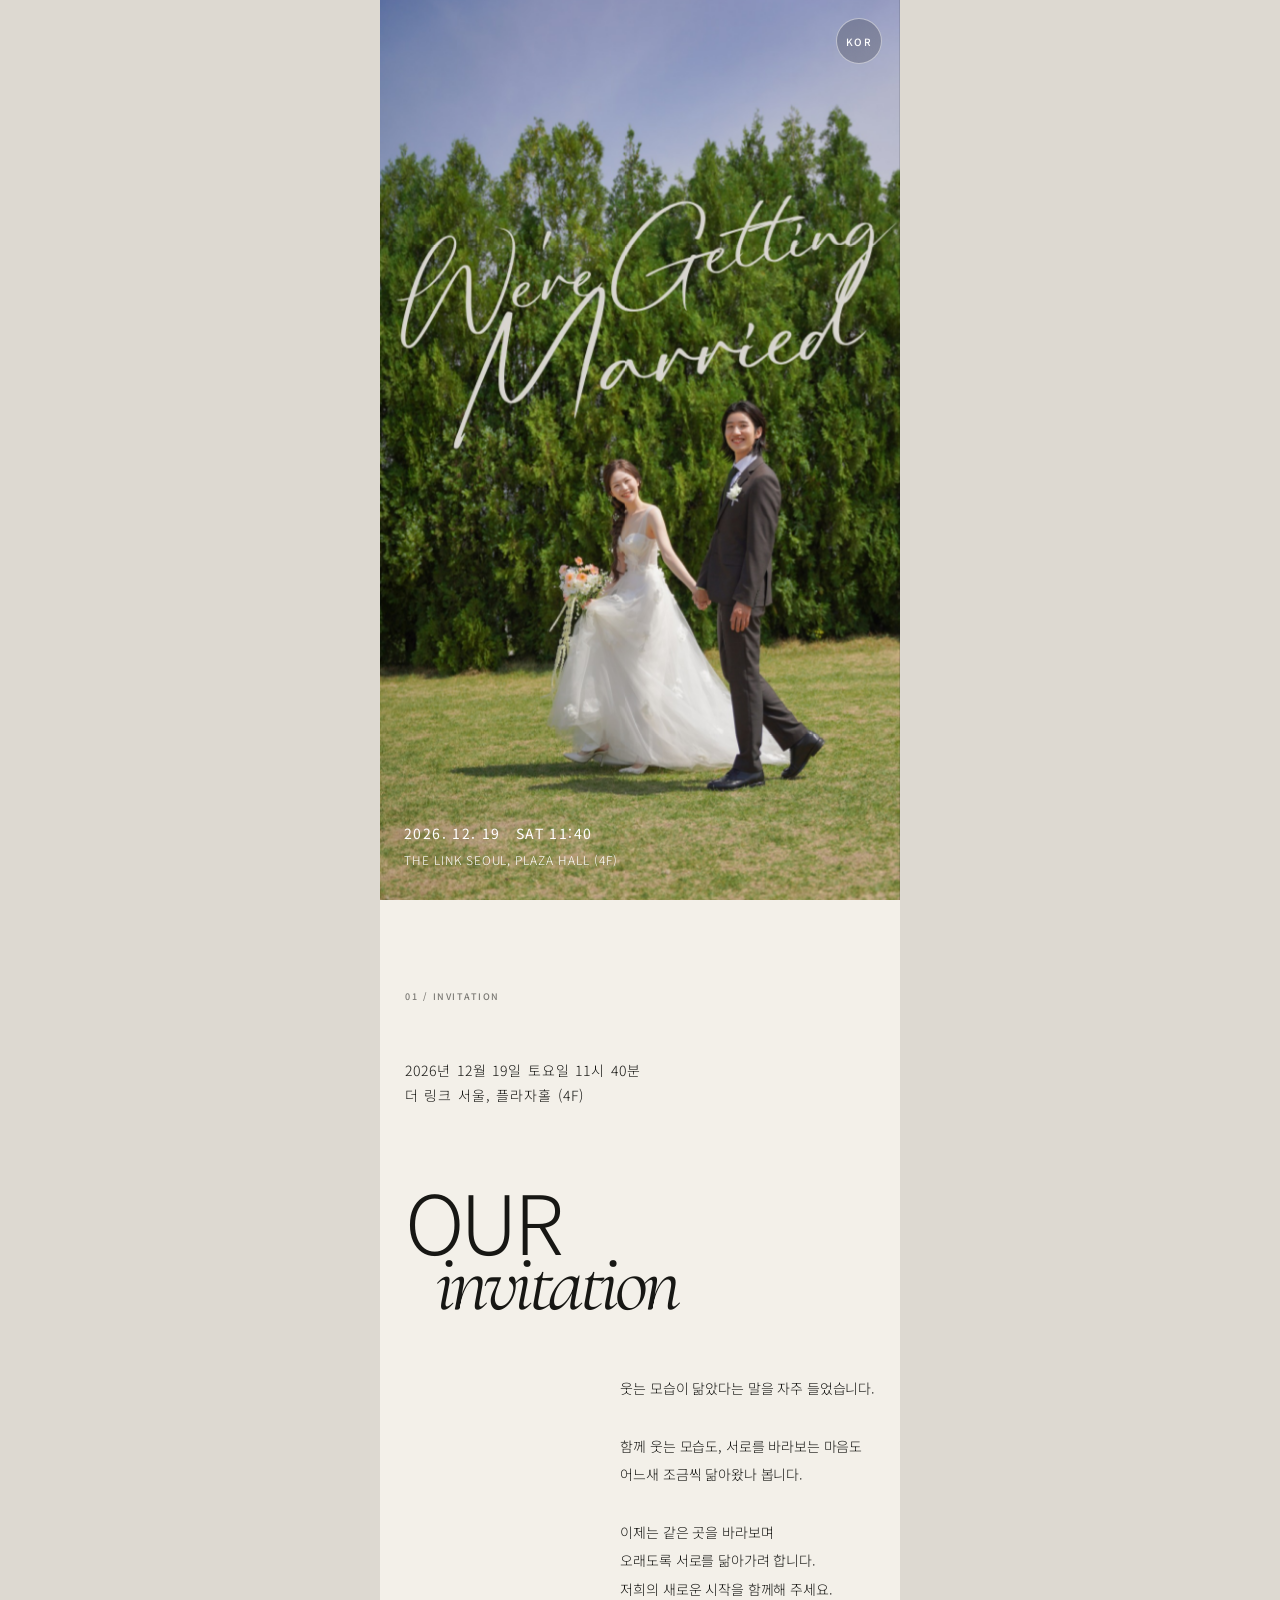
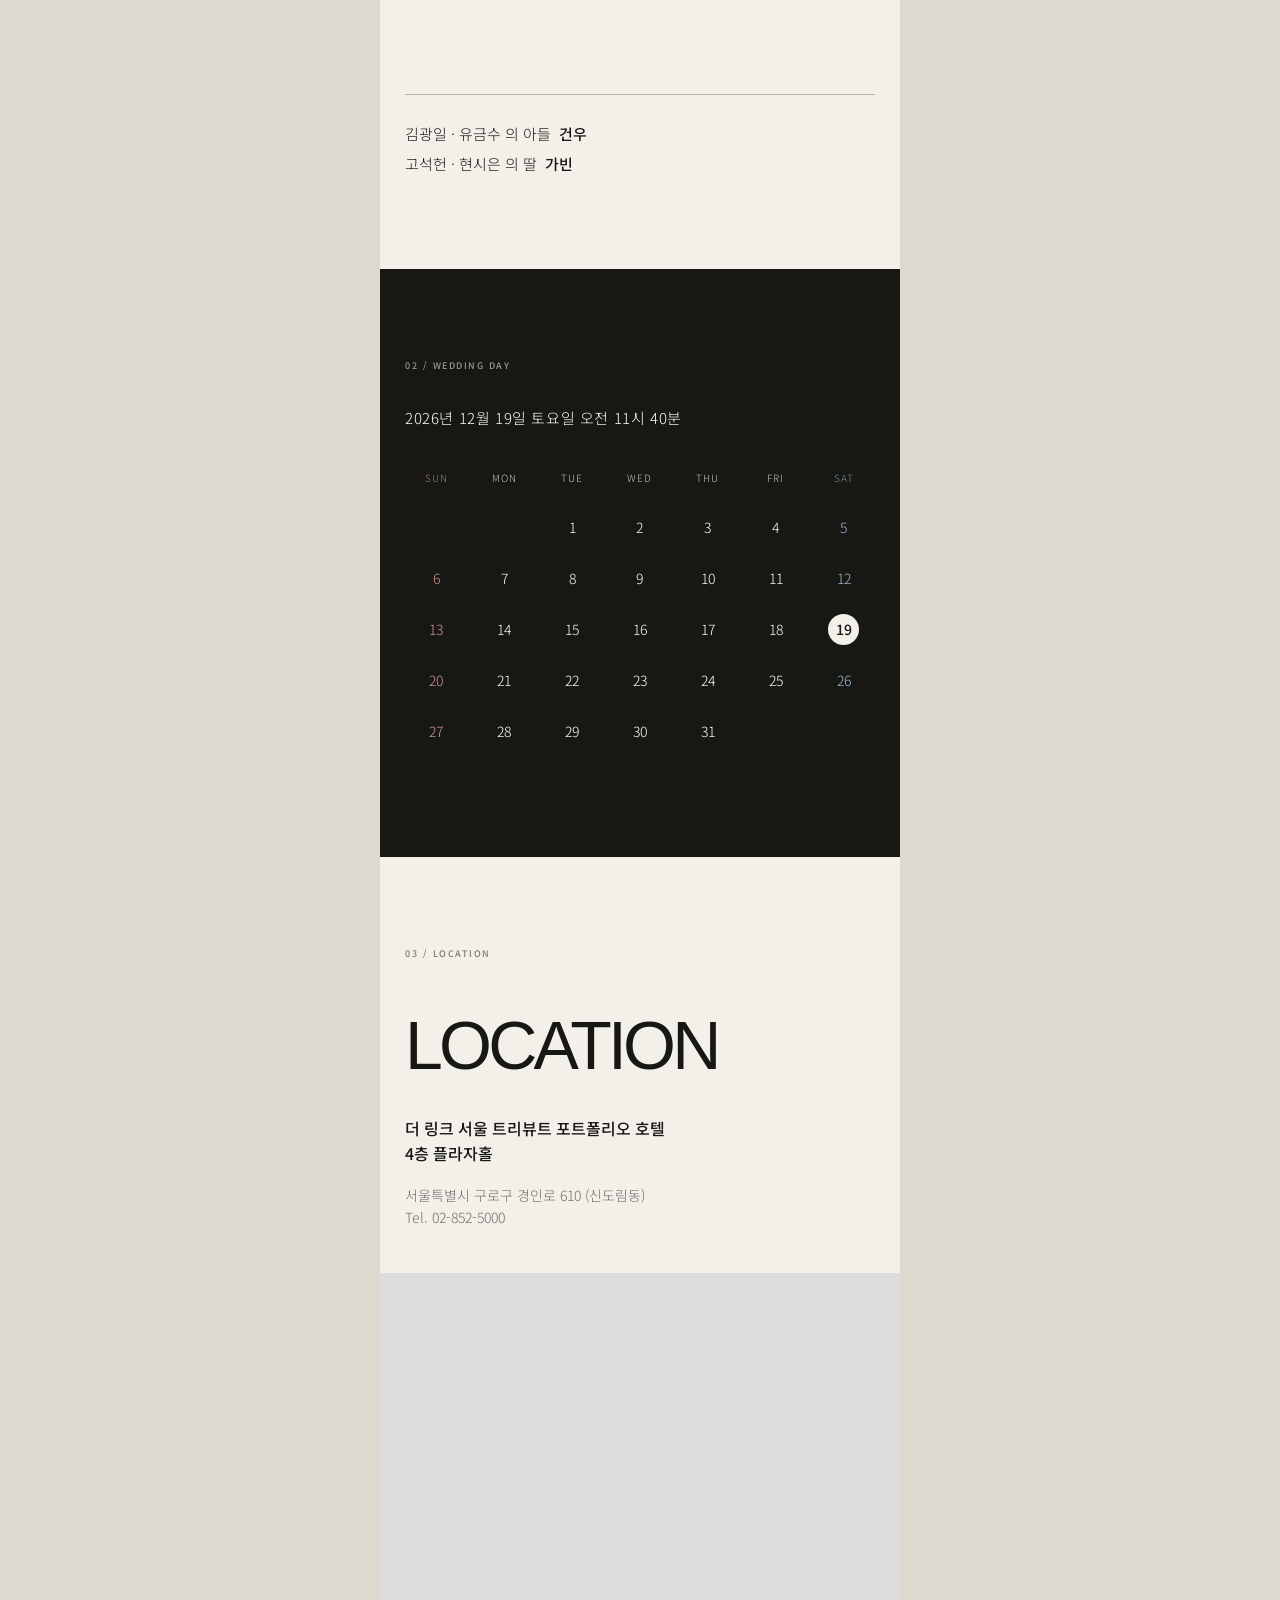
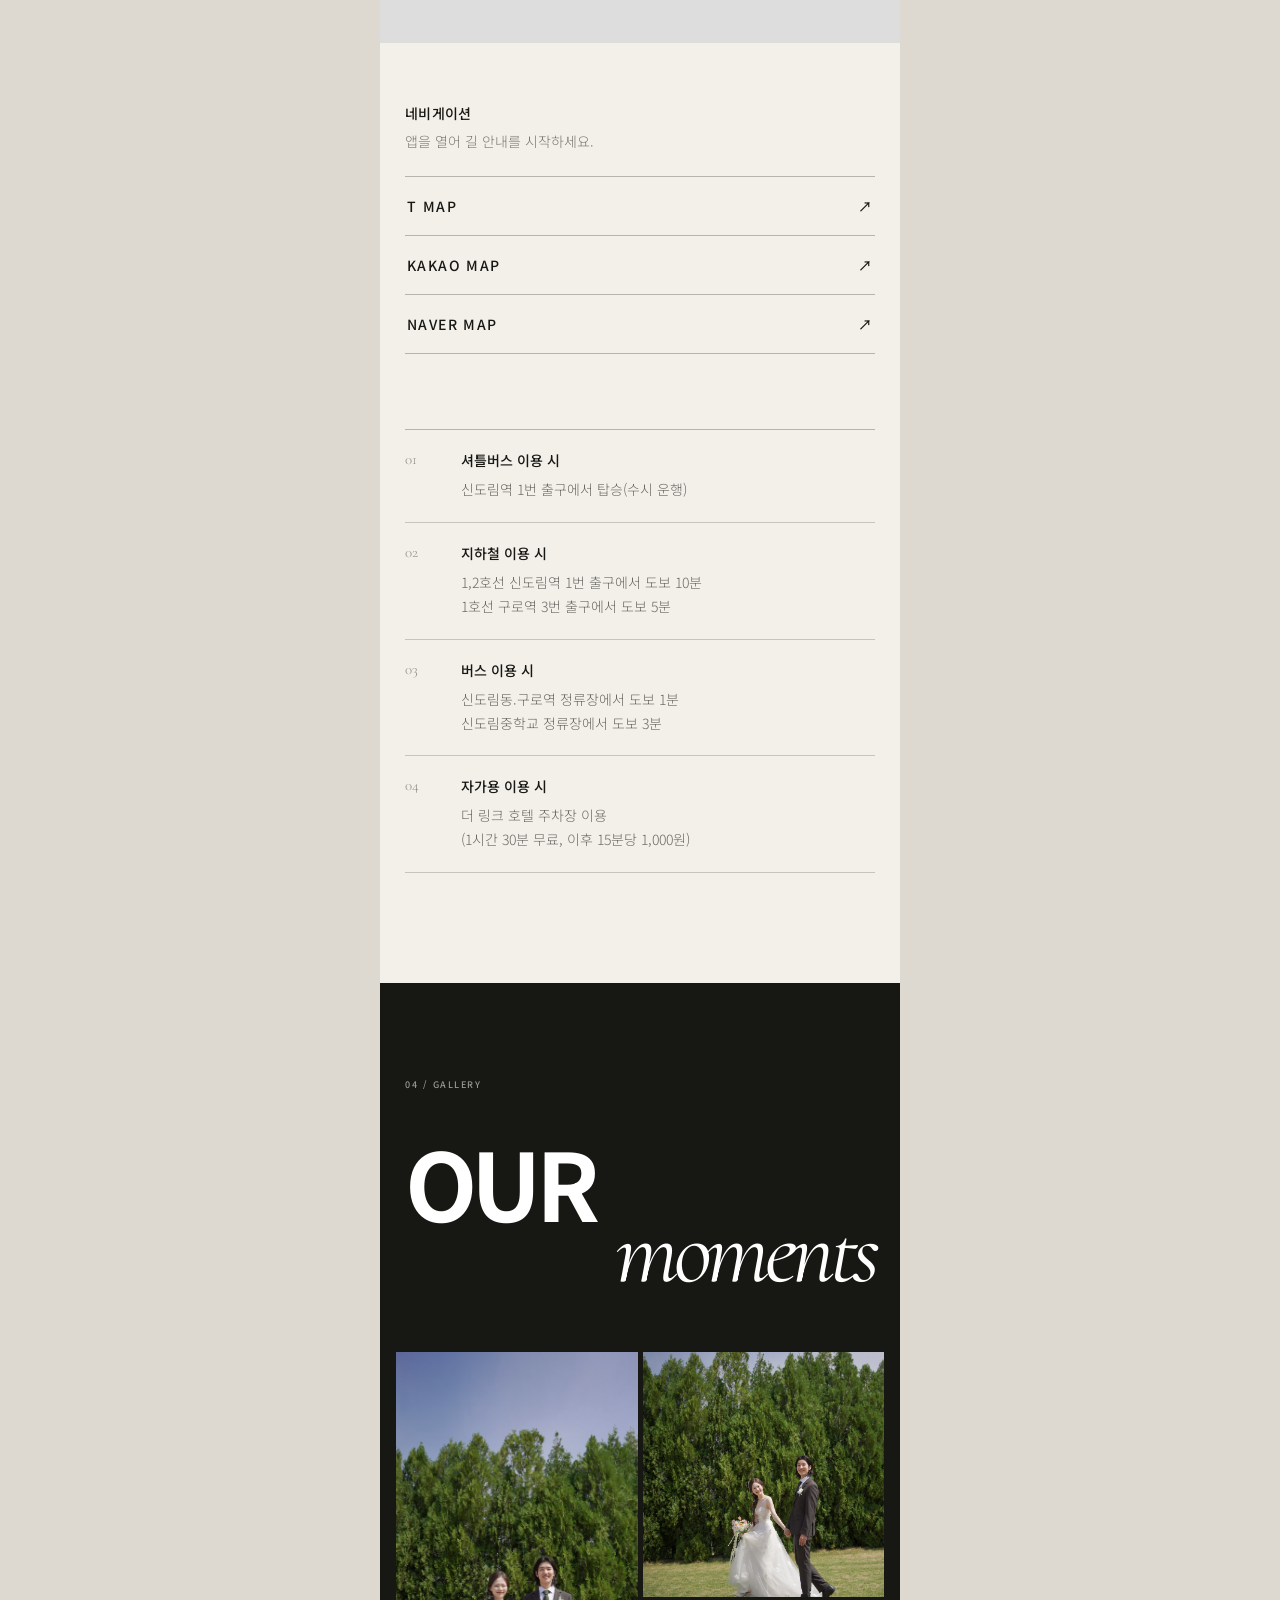
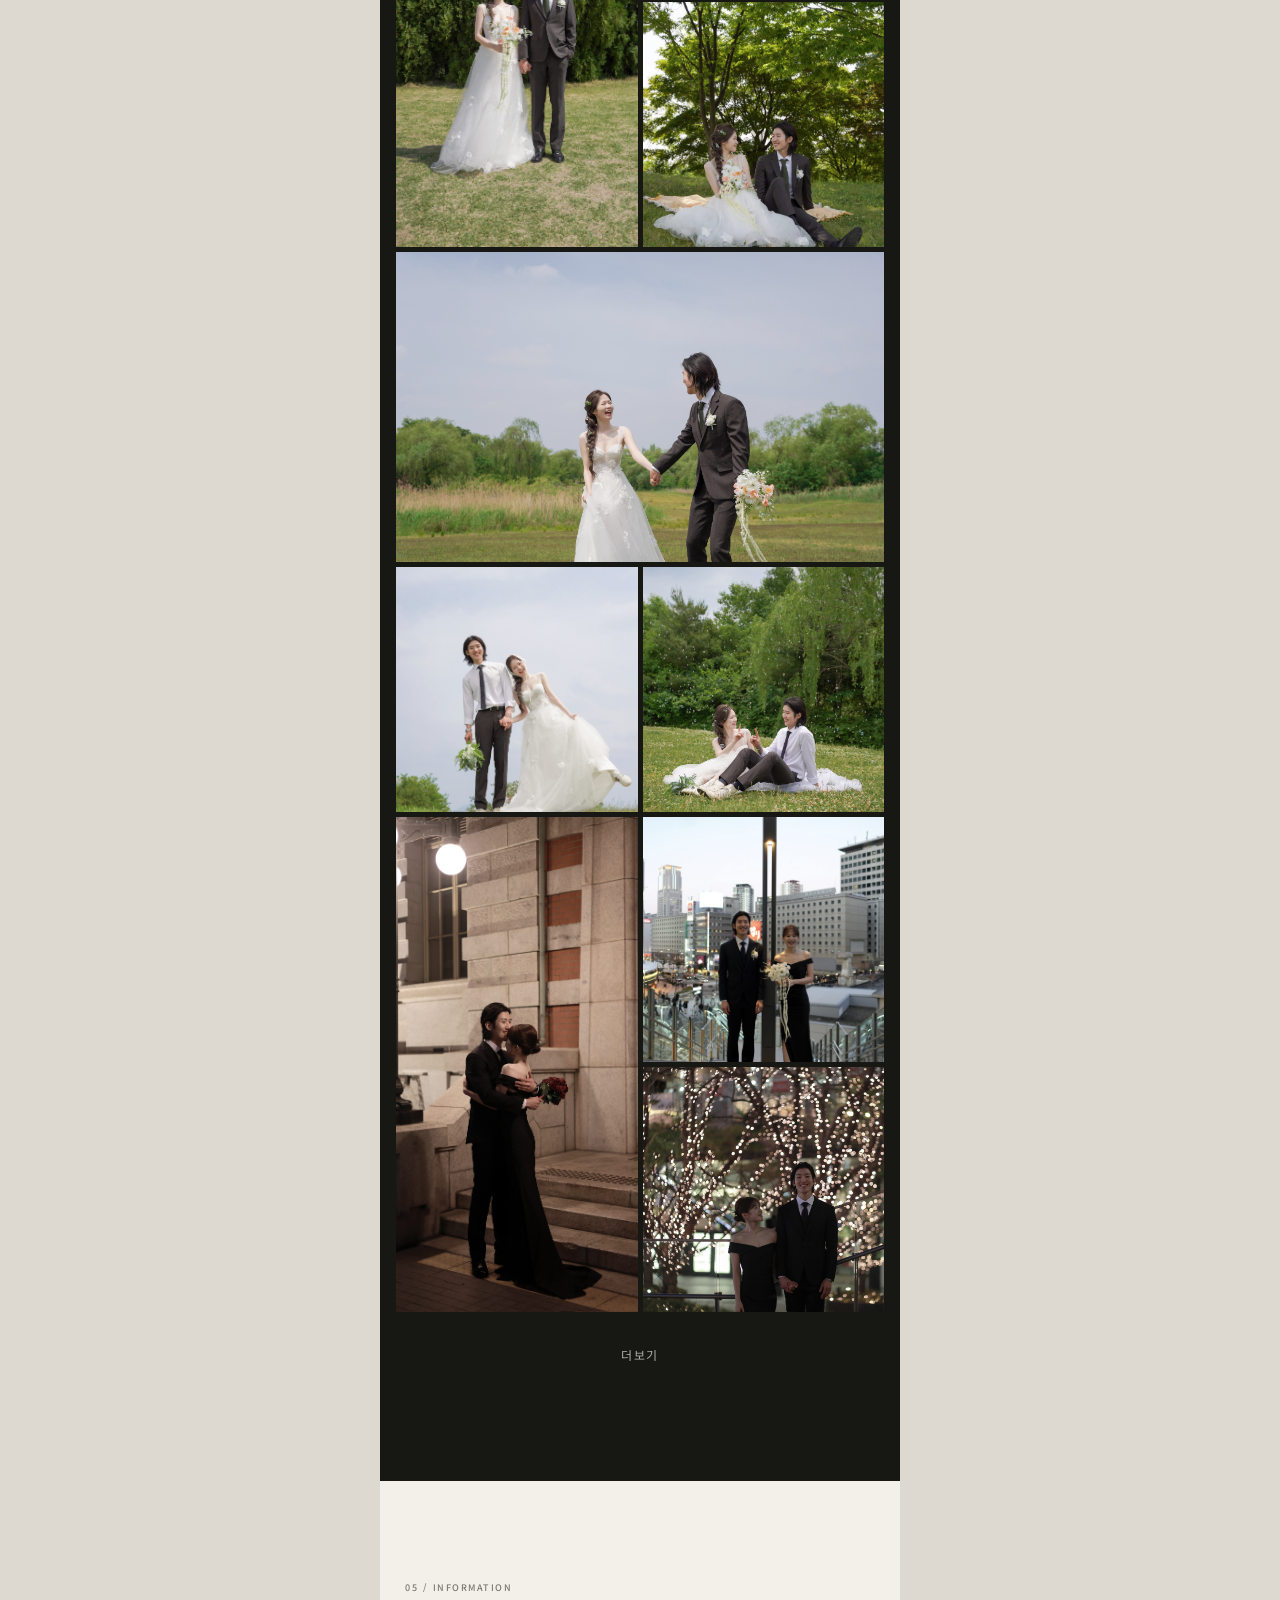
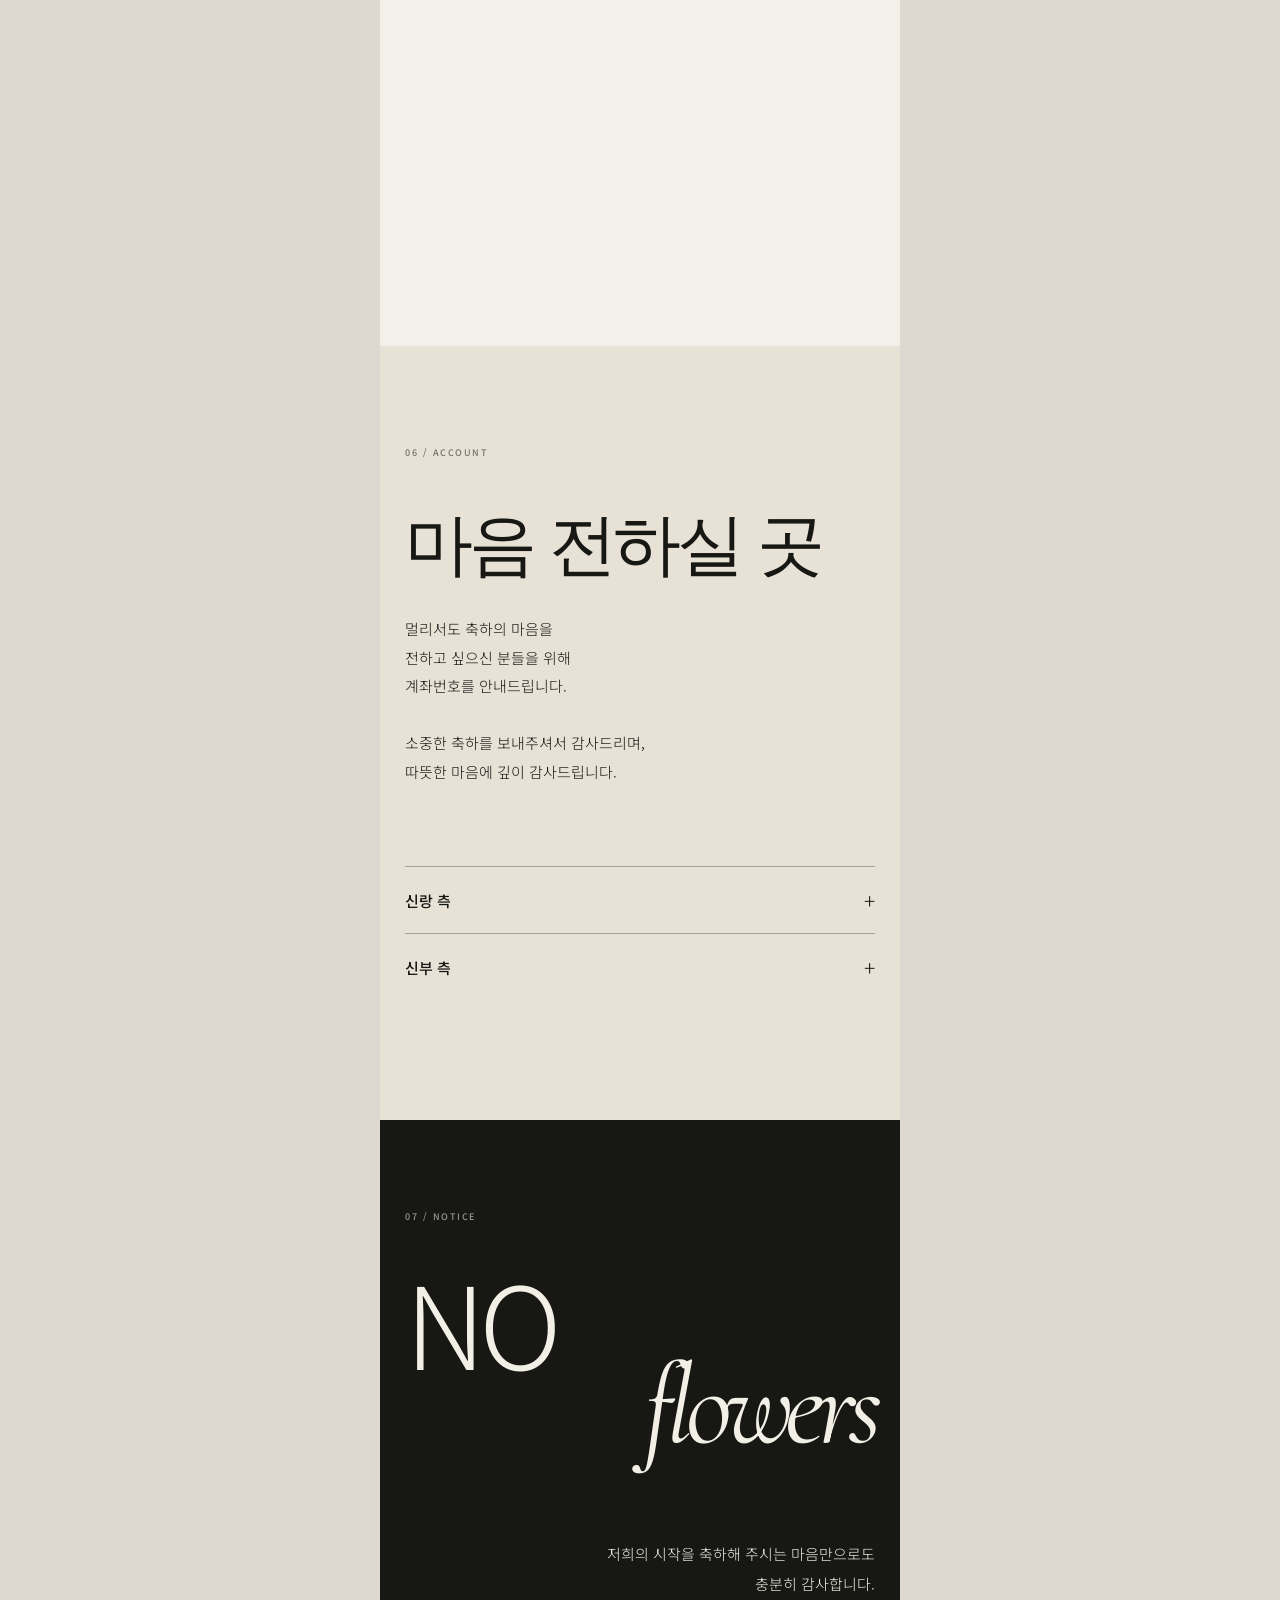
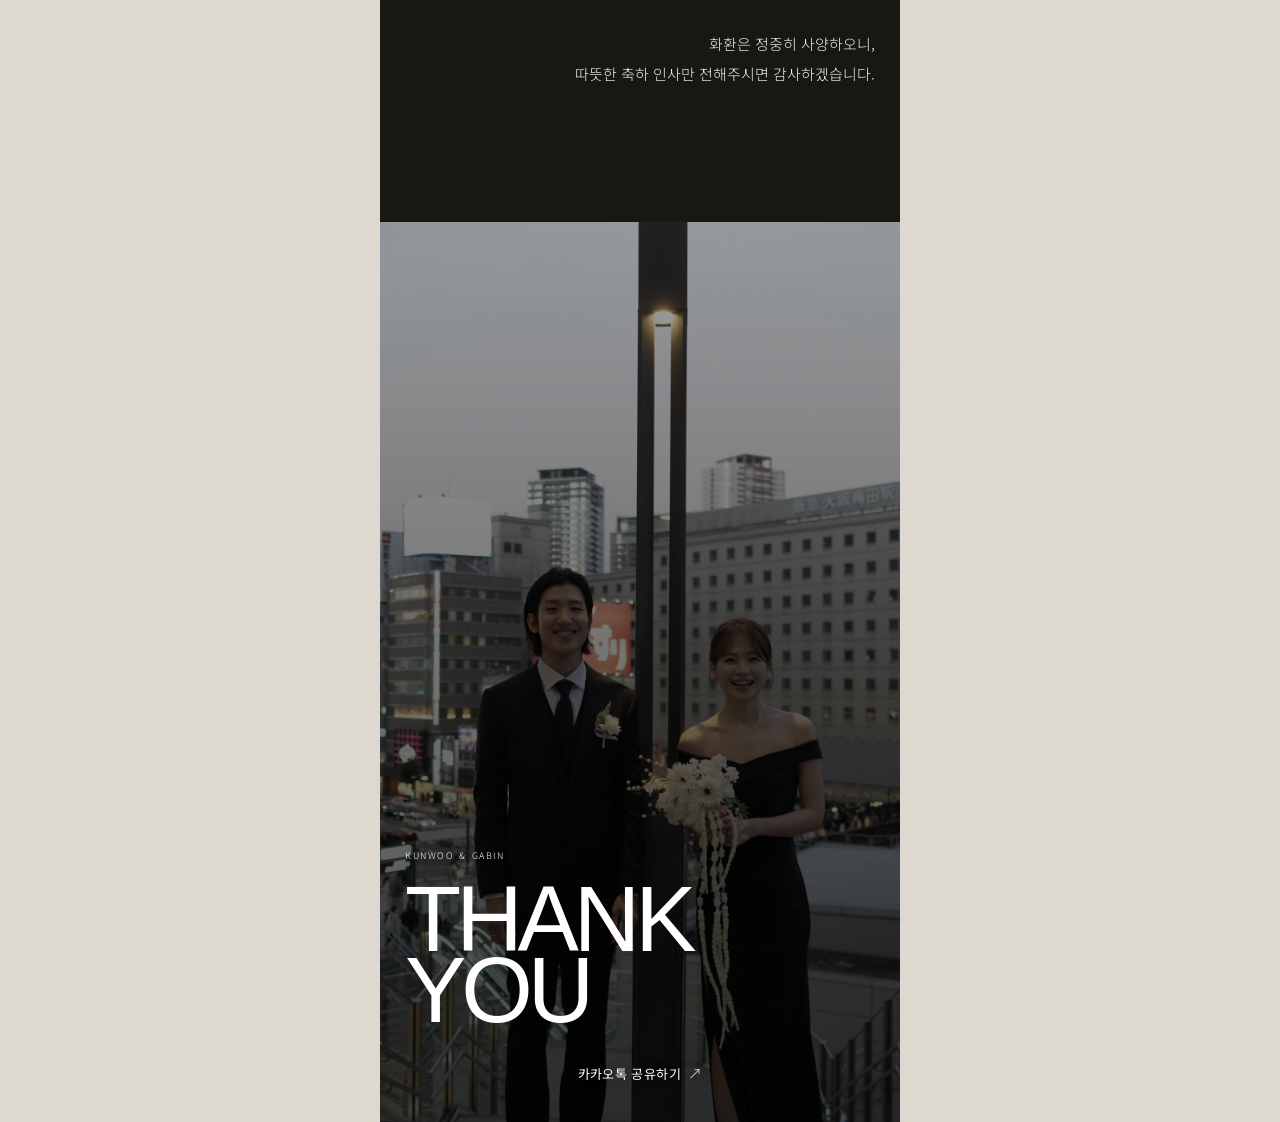
==== commit b7c3e5d5: "update js" ====
--- a/index.html
+++ b/index.html
@@ -1338,7 +1338,7 @@
   <!-- EXISTING COMMON SCRIPT -->
 
   <script
-    src="script.js?v=20260913-1"
+    src="script.js?v=20260913-2"
   >
   </script>
 
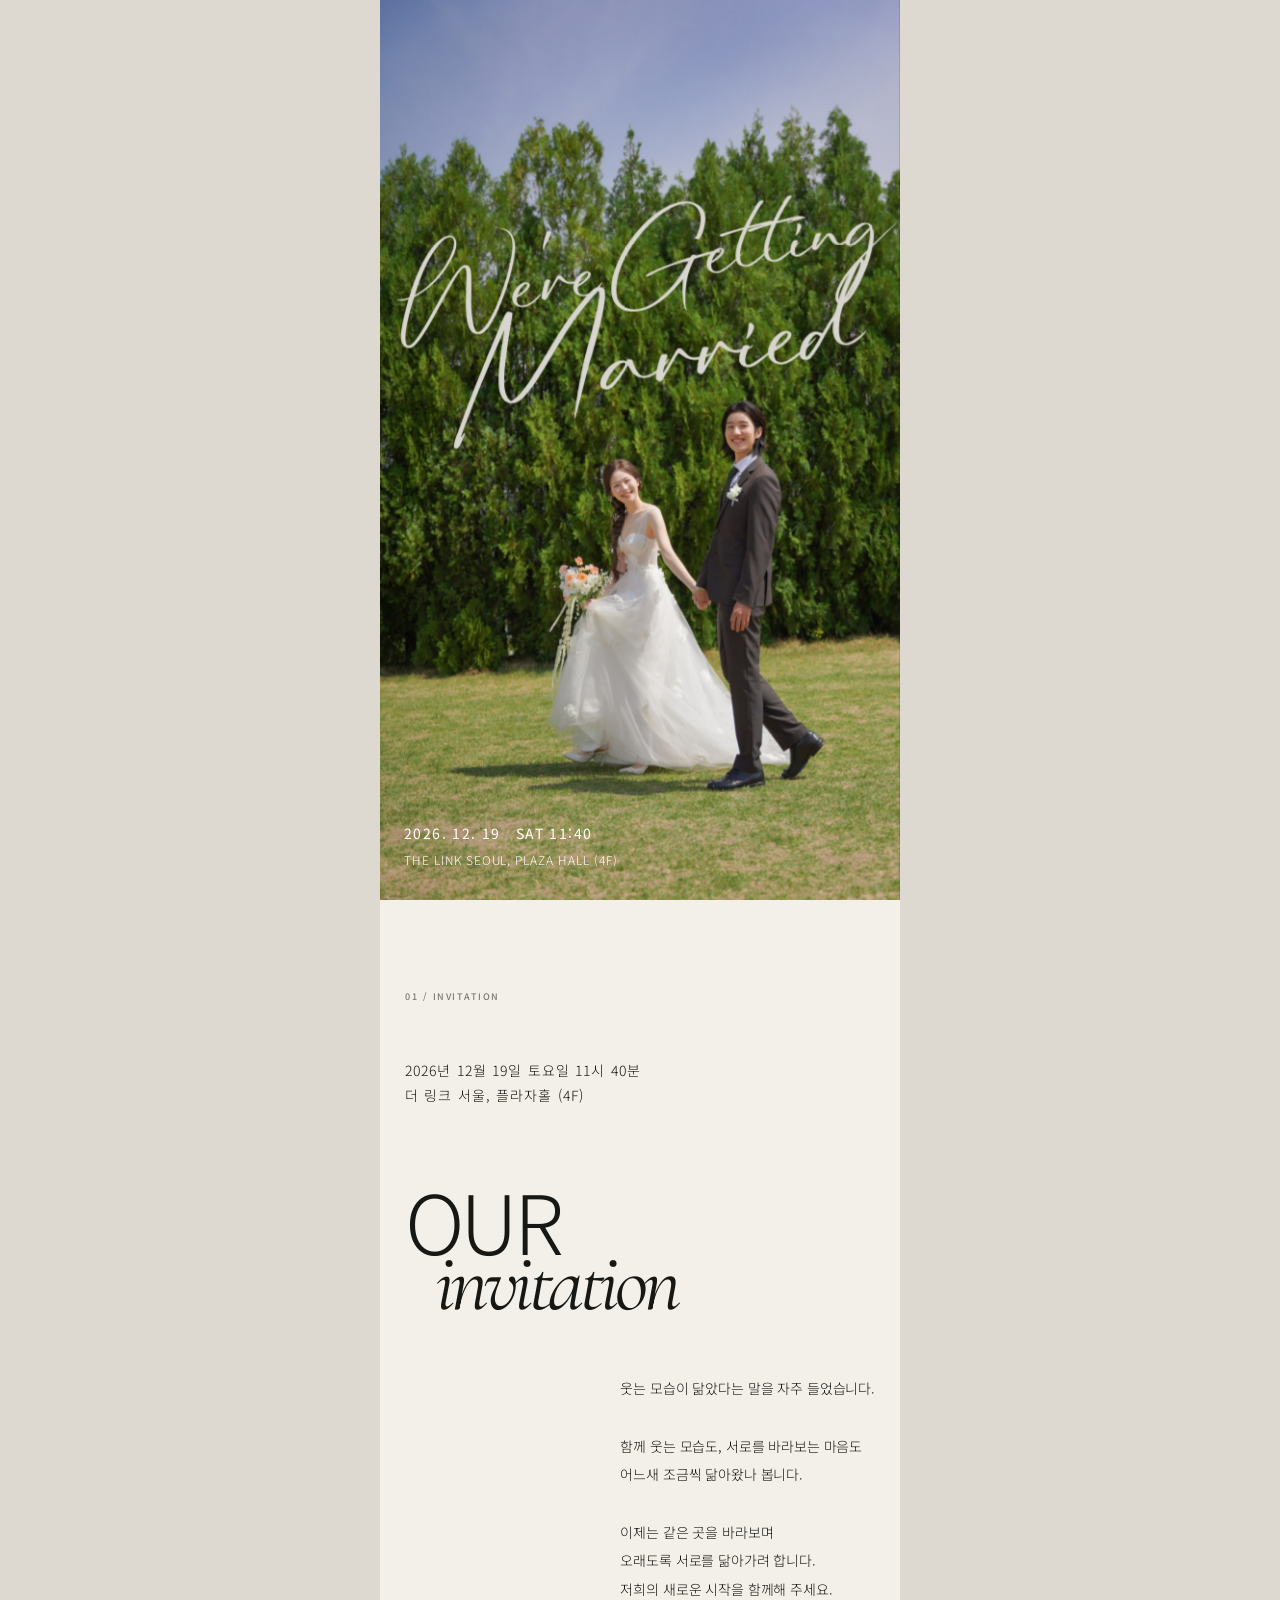
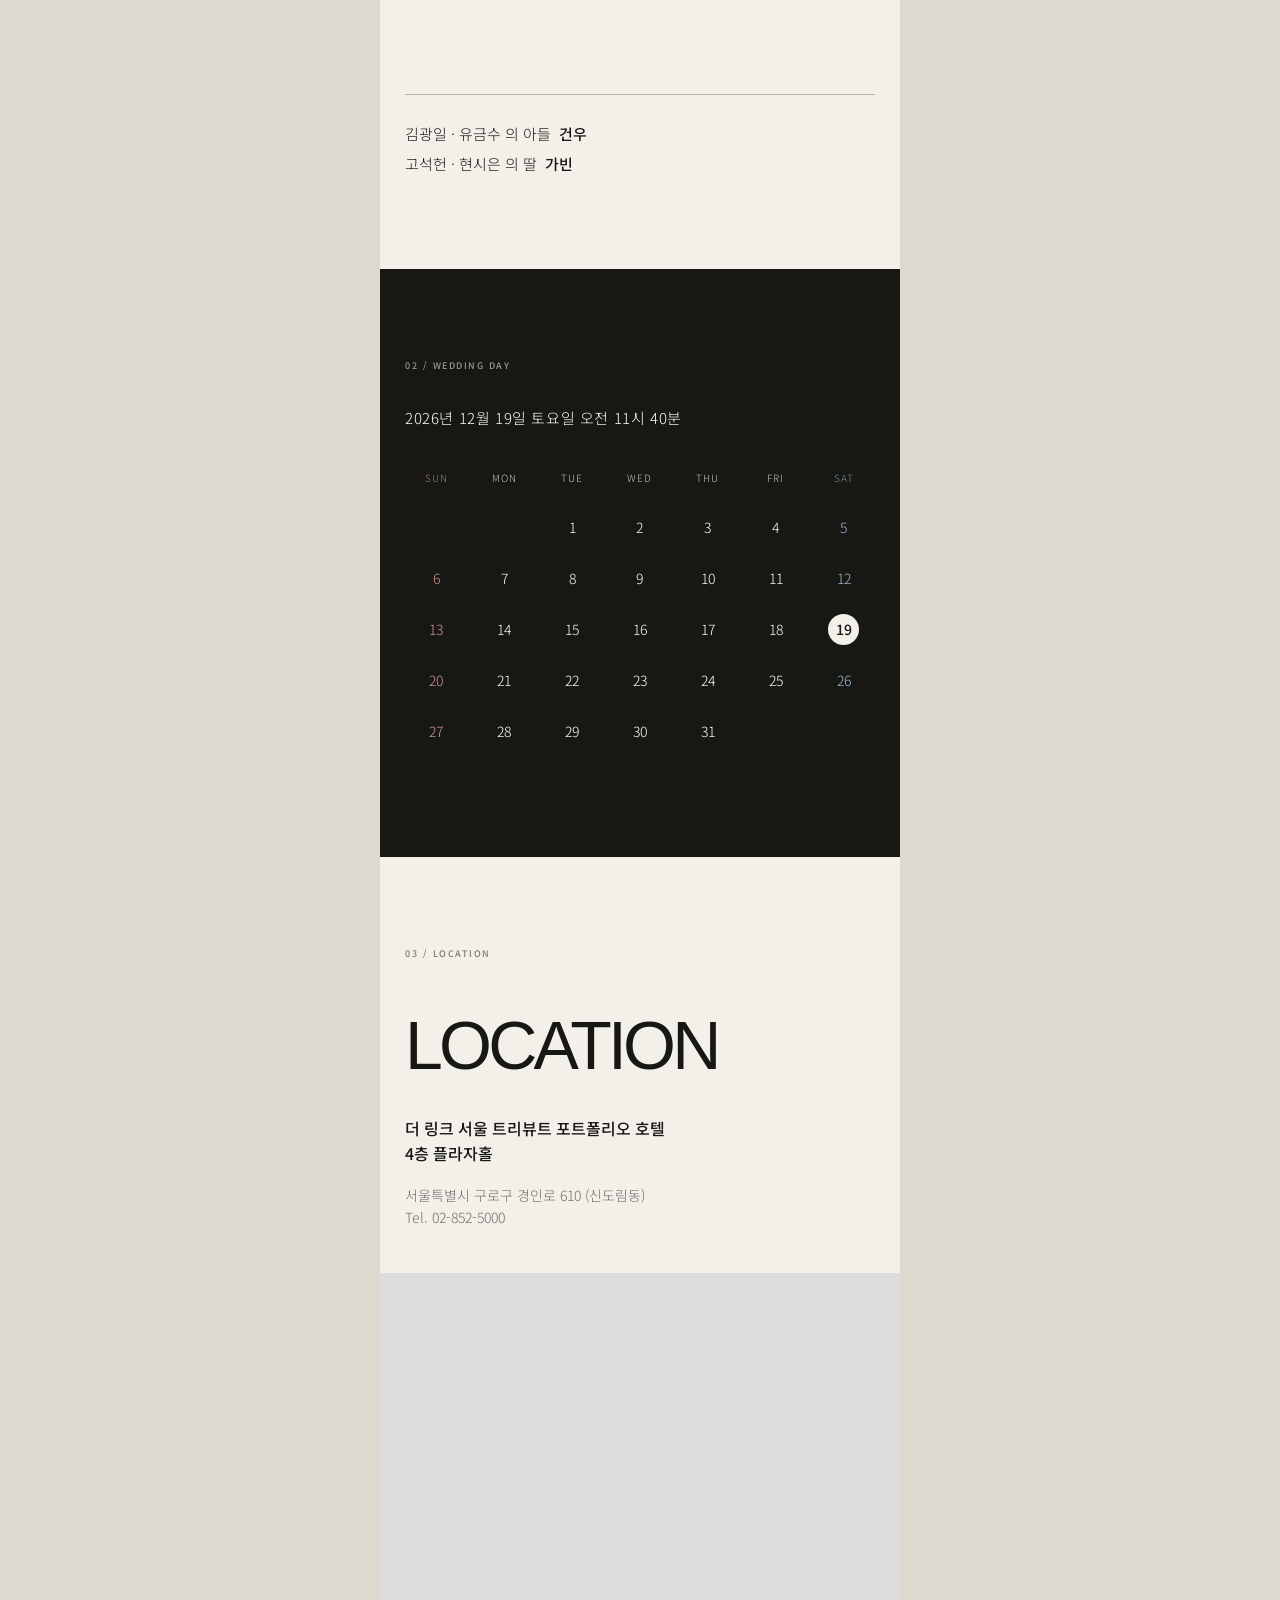
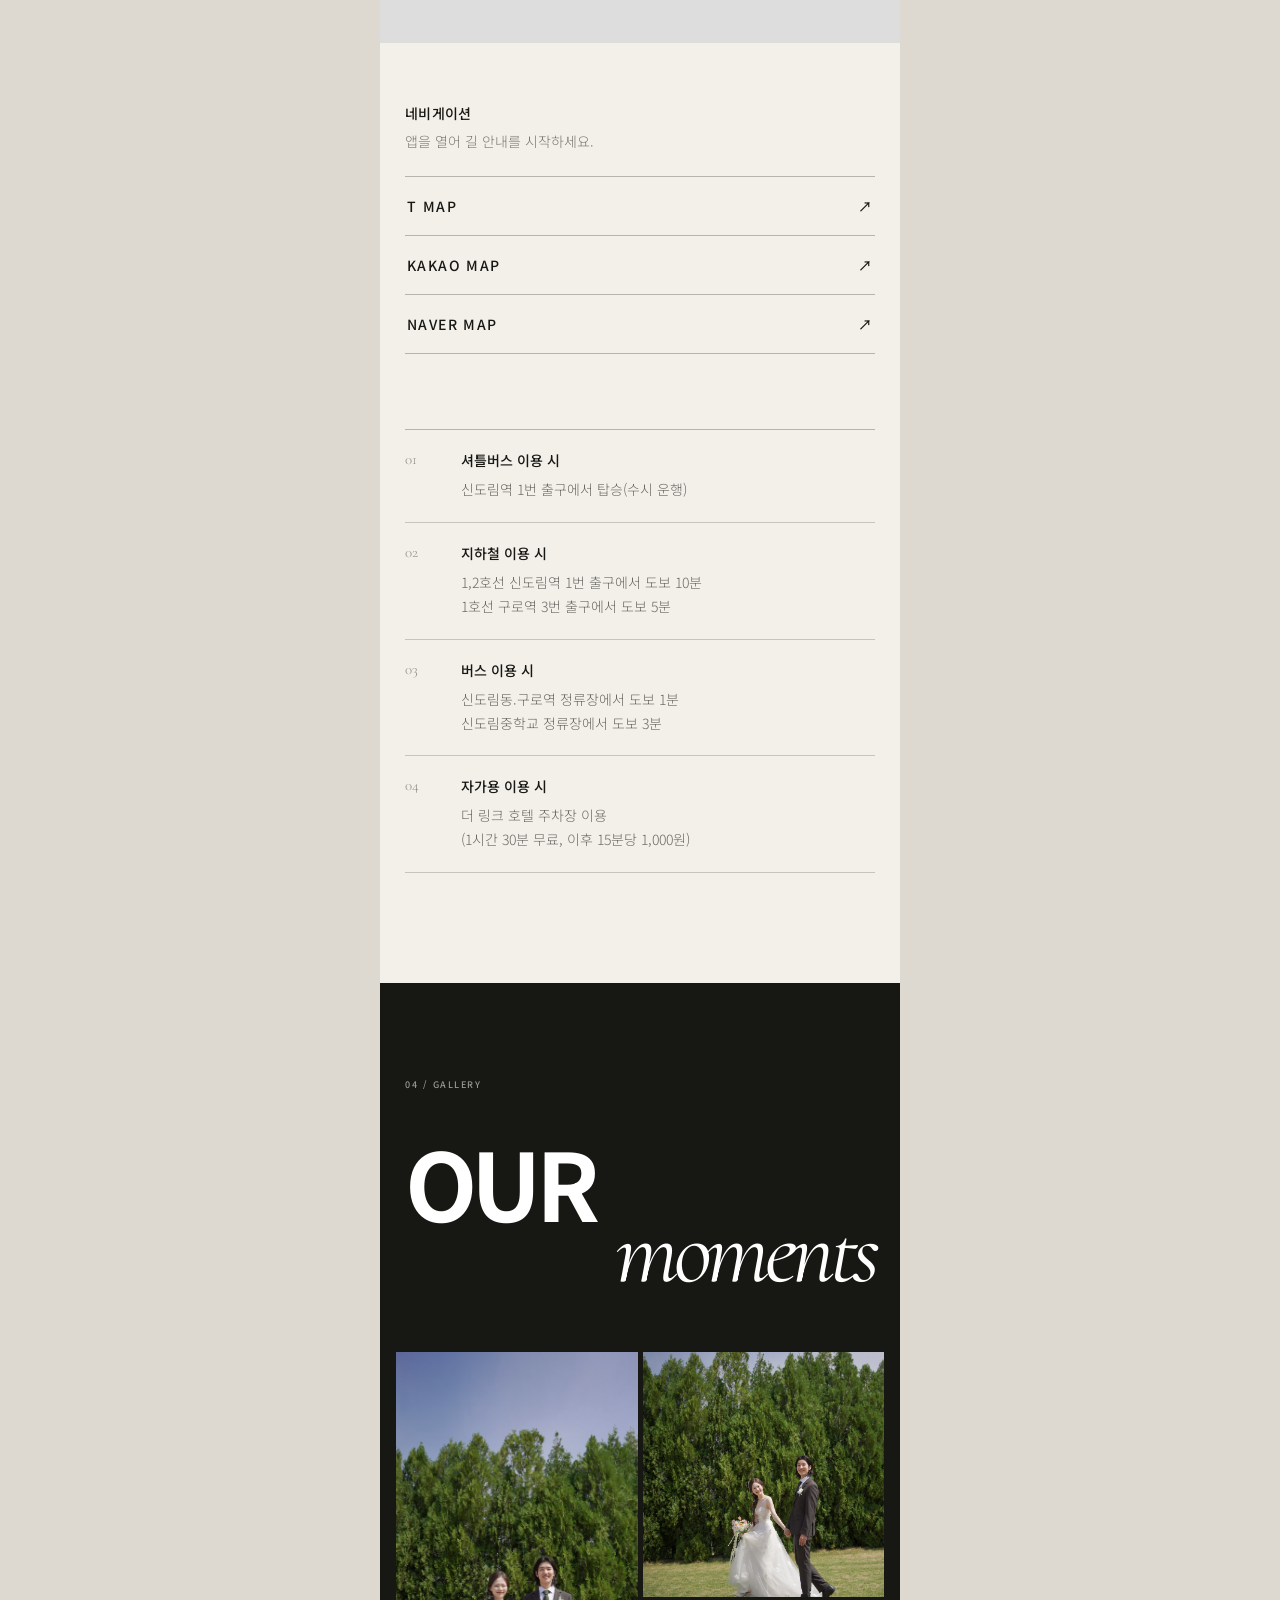
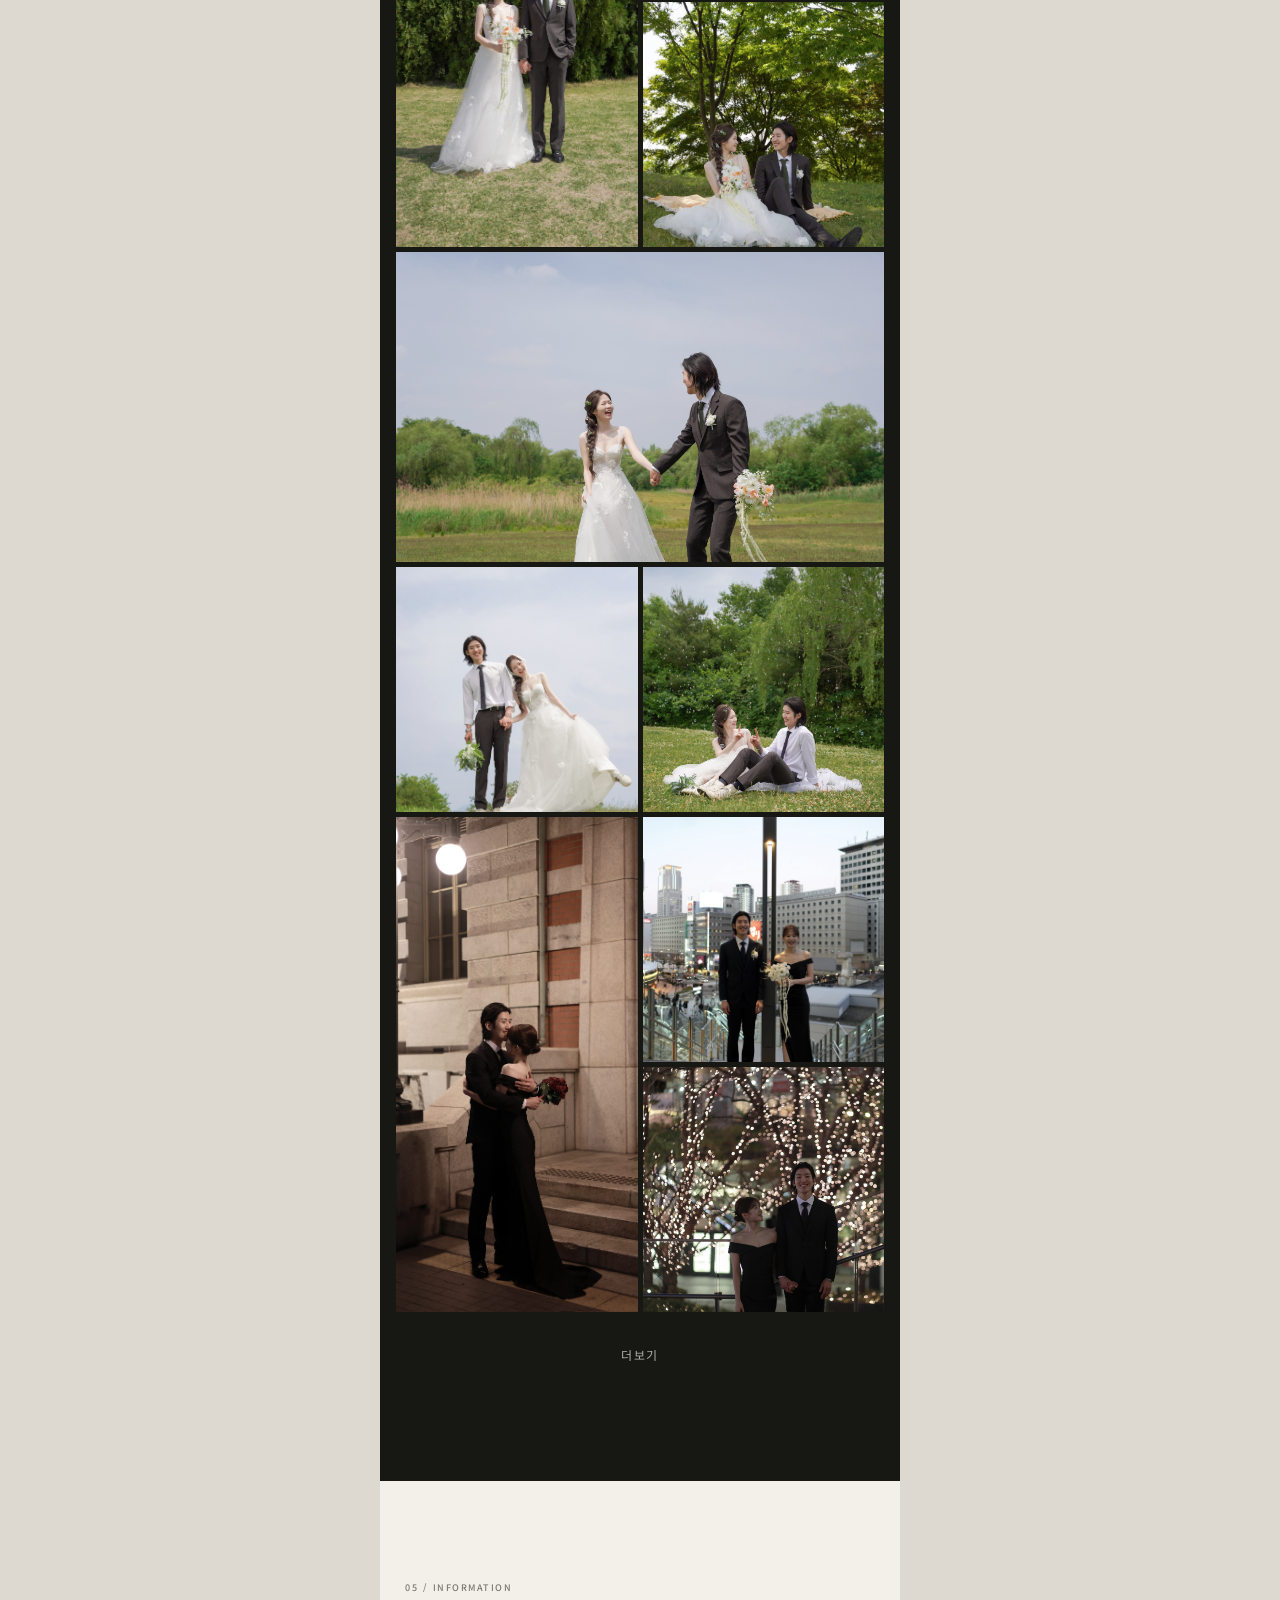
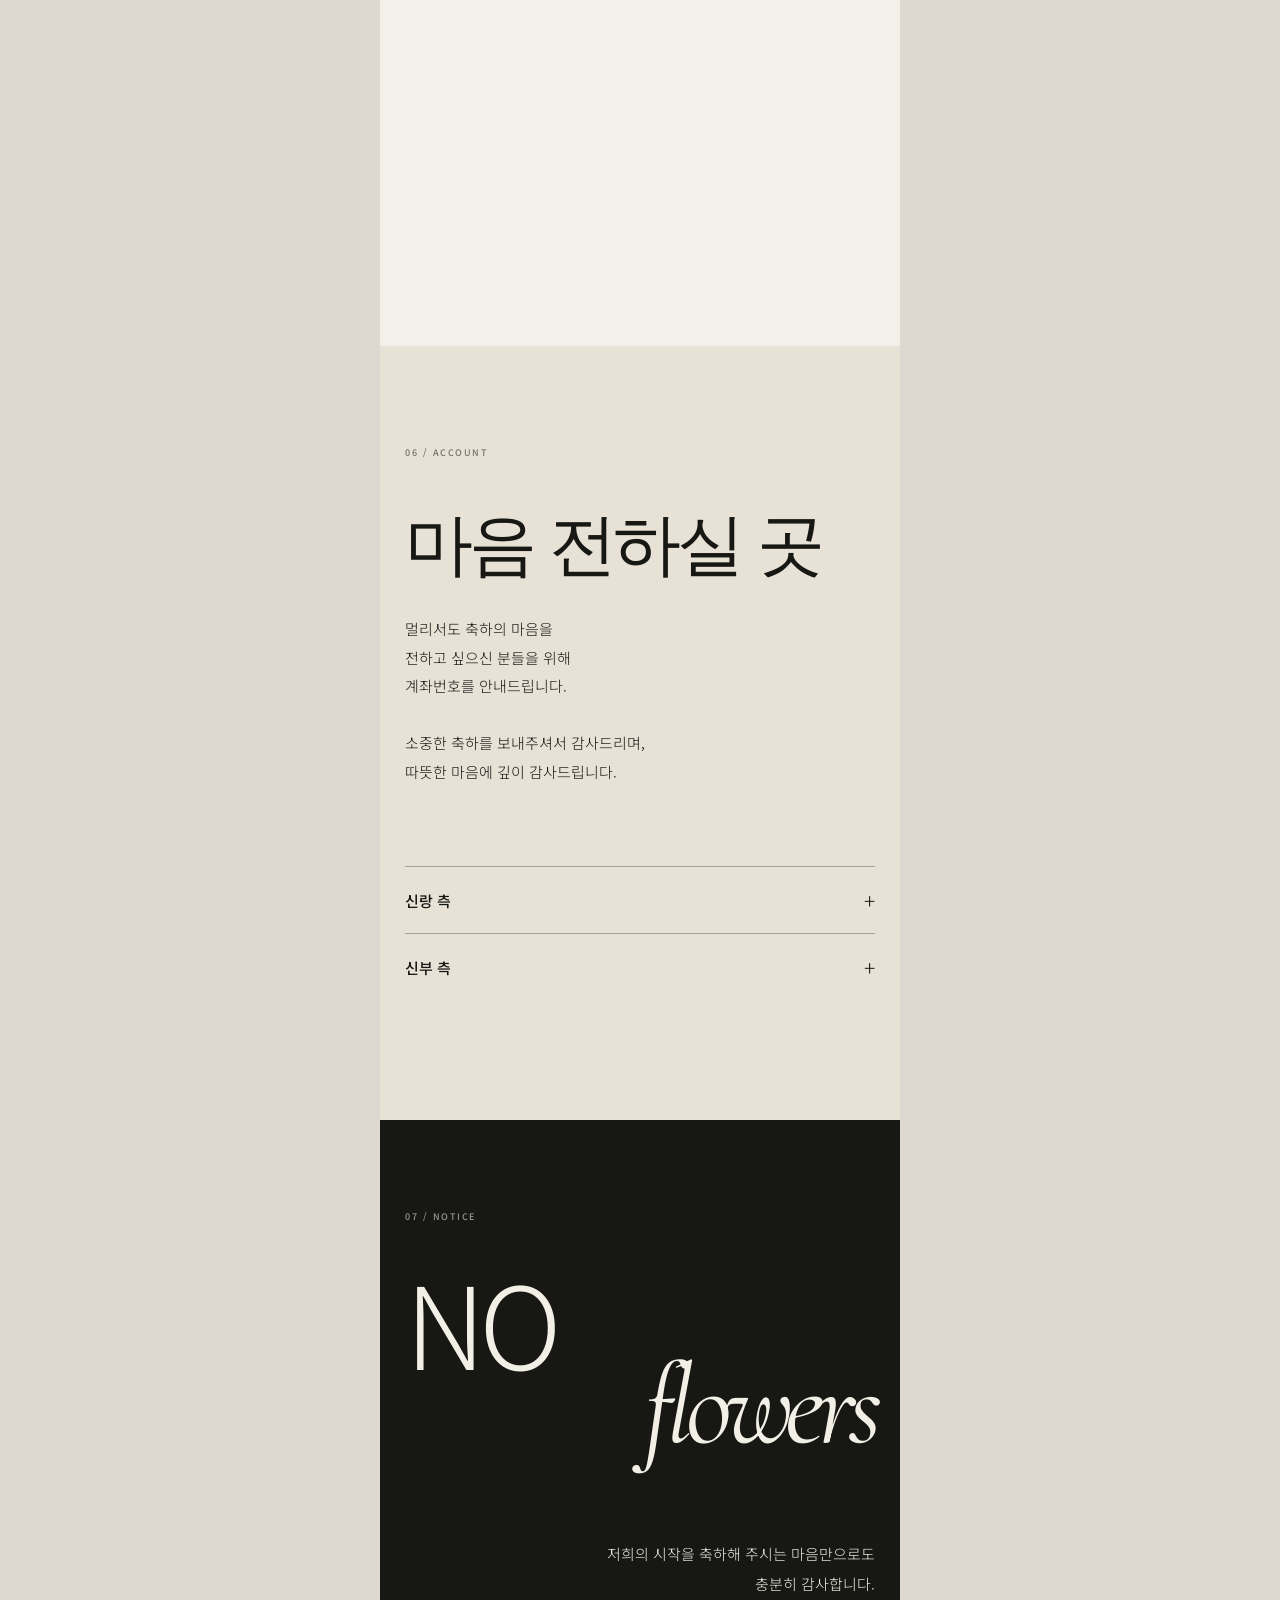
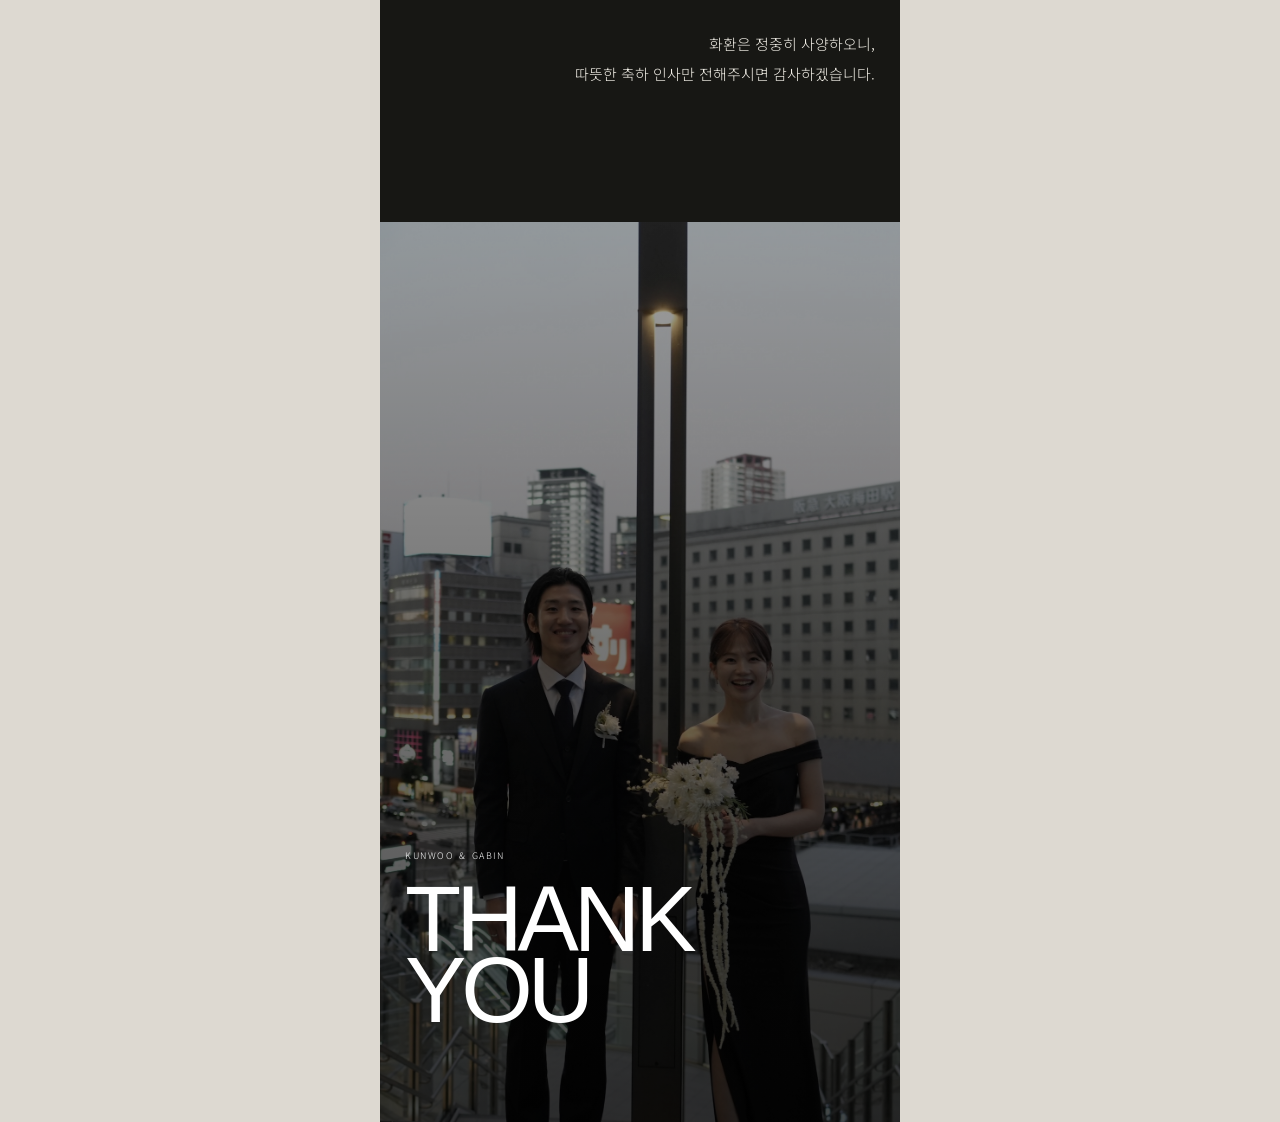
==== commit 65cd6490: "update share and language buttons" ====
--- a/index.html
+++ b/index.html
@@ -36,7 +36,7 @@
 
   <link
     rel="stylesheet"
-    href="css/version4.css?v=20260909-5"
+    href="css/version4.css?v=20260914-1"
   >
 
   <meta name="format-detection" content="telephone=no">
@@ -49,7 +49,7 @@
   <!-- =================================
        LANGUAGE
   ================================== -->
-
+<!--
   <div class="language-switch">
 
     <button
@@ -61,7 +61,7 @@
     </button>
 
   </div>
-
+-->
 
 
   <main class="invitation">
@@ -75,7 +75,7 @@
 
     <img
       id="v4HeroImage"
-      src="images/main.jpg?v=20260909-1"
+      src="images/main.jpg?v=20260914-1"
       alt="Wedding"
       class="v4-hero-image"
     >
@@ -940,7 +940,7 @@
 
         </div>
 
-
+<!--
         <div class="v4-ending-share">
 
           <p class="v4-share-label">
@@ -955,7 +955,7 @@
             카카오톡 공유하기
           </button>
 
-        </div>
+        </div>-->
 
       </section>
     </div>
@@ -1025,8 +1025,27 @@
 
   </div>
 
-
-
+  <!-- =================================
+       FLOATING ACTION GROUP (BOTTOM RIGHT)
+  ================================== -->
+  <div id="floatingActionGroup" class="floating-action-group">
+    <button
+      id="languageToggleButton"
+      class="floating-circle-button"
+      type="button"
+      aria-label="언어 변경"
+    >
+      KOR
+    </button>
+    <button
+      id="shareButton"
+      class="floating-circle-button"
+      type="button"
+      aria-label="공유하기"
+    >
+      <!-- JS에서 아이콘 주입 -->
+    </button>
+  </div>
   <!-- =================================
        KAKAO SDK
   ================================== -->
@@ -1338,7 +1357,7 @@
   <!-- EXISTING COMMON SCRIPT -->
 
   <script
-    src="script.js?v=20260913-2"
+    src="script.js?v=20260914-2"
   >
   </script>
 
--- a/css/version4.css
+++ b/css/version4.css
@@ -11,138 +11,141 @@
   box-sizing: border-box;
 }
 
-
 html {
   margin: 0;
   padding: 0;
-
   scroll-behavior: smooth;
-
-  background:
-    #ddd9d1;
-}
-
+  background: #ddd9d1;
+}
 
 body {
   margin: 0;
-
-  background:
-    #ddd9d1;
-
-  color:
-    #171714;
-
-  font-family:
-    "Noto Sans KR",
-    "Noto Sans JP",
-    sans-serif;
-
+  background: #ddd9d1;
+  color: #171714;
+  font-family: "Noto Sans KR", "Noto Sans JP", sans-serif;
   font-weight: 300;
-
-  -webkit-font-smoothing:
-    antialiased;
-}
-
+  -webkit-font-smoothing: antialiased;
+}
 
 button {
-  font:
-    inherit;
-}
-
+  font: inherit;
+}
 
 img {
   display: block;
-
   max-width: 100%;
 }
-
 
 .hidden {
   display: none !important;
 }
 
-
 /* =========================================
    MAIN WRAPPER
 ========================================= */
 
 .invitation {
   position: relative;
-
   width: 100%;
   max-width: 520px;
-
   margin: 0 auto;
-
   overflow: hidden;
-
-  background:
-    #f3f0e9;
-}
-
-
-/* =========================================
-   LANGUAGE
-========================================= */
-
-.language-switch {
+  background: #f3f0e9;
+}
+
+/* =========================================
+   FLOATING ACTION GROUP (VERTICAL, GLASS)
+========================================= */.floating-action-group {
   position: fixed;
-
   z-index: 100;
-
-  top:
-    calc(
-      18px +
-      env(safe-area-inset-top)
-    );
-
-  right:
-    max(
-      18px,
-      calc(
-        (100vw - 520px) / 2 + 18px
-      )
-    );
-}
-
-
-.language-button {
-  display: flex;
-
+  
+  /* 화면 우측 하단 위치 */
+  right: max(18px, calc((100vw - 520px) / 2 + 18px));
+  bottom: calc(20px + env(safe-area-inset-bottom));
+
+  display: flex;
+  flex-direction: column;
+  gap: 10px;
+
+  /* 기본(숨김) 상태: 투명도 0, 살짝 아래 위치 */
+  opacity: 0;
+  visibility: hidden;
+  transform: translate3d(0, 16px, 0);
+  pointer-events: none;
+
+  /* 퇴장(사라질 때): 0.55초 동안 부드럽게 페이드 아웃 */
+  transition:
+    opacity 0.55s ease-out,
+    transform 0.55s cubic-bezier(0.25, 1, 0.5, 1),
+    visibility 0.55s;
+
+  will-change: opacity, transform;
+}
+
+/* 화면 1/2 지점 통과 시 활성화 상태 */
+.floating-action-group.is-active {
+  opacity: 1;
+  visibility: visible;
+  transform: translate3d(0, 0, 0);
+  pointer-events: auto;
+
+  /* 등장할 때: 1.15초 동안 은은하고 완만하게 서서히 차오름 */
+  transition:
+    opacity 1.15s cubic-bezier(0.16, 1, 0.3, 1),
+    transform 1.15s cubic-bezier(0.16, 1, 0.3, 1);
+}
+
+
+/* 원형 글래스 버튼 (투명도 높은 블러 유리 효과) */
+.floating-circle-button {
+  display: flex;
   align-items: center;
   justify-content: center;
 
-  width: 46px;
-  height: 46px;
-
+  width: 44px;
+  height: 44px;
   padding: 0;
 
-  border:
-    1px solid
-    rgba(255,255,255,.5);
-
-  border-radius:
-    50%;
-
-  background:
-    rgba(0,0,0,.2);
-
-  color:
-    white;
-
-  font-size: 10px;
+  /* 반투명 화이트 유리 느낌 */
+  background: rgba(255, 255, 255, 0.28);
+  border: 0px solid rgba(255, 255, 255, 0.45);
+  border-radius: 50%;
+
+  /* 뒤 배경 굴절 및 블러 */
+  backdrop-filter: blur(12px);
+  -webkit-backdrop-filter: blur(12px);
+
+  box-shadow: 0 4px 14px rgba(0, 0, 0, 0.08);
+
+  color: #1a1a18;
+  font-family: inherit;
+  font-size: 11px;
   font-weight: 500;
-
-  letter-spacing:
-    .12em;
-
-  backdrop-filter:
-    blur(10px);
-
-  -webkit-backdrop-filter:
-    blur(10px);
-}
-
+  letter-spacing: 0.06em;
+  line-height: 1;
+
+  cursor: pointer;
+  appearance: none;
+  -webkit-appearance: none;
+  transition: transform 0.2s ease, background-color 0.2s ease;
+}
+
+.floating-circle-button::after {
+  content: none !important;
+  display: none !important;
+}
+
+.floating-circle-button:active {
+  transform: scale(0.92);
+  background: rgba(255, 255, 255, 0.45);
+}
+
+/* 내부 SVG 아이콘 */
+.floating-circle-button svg {
+  width: 18px;
+  height: 18px;
+  display: block;
+}
 
 /* =========================================
    HERO
@@ -150,108 +153,45 @@
 
 .v4-hero {
   position: relative;
-
   width: 100%;
-
-  height:
-    var(
-      --initial-hero-height,
-      100svh
-    );
-
+  height: var(--initial-hero-height, 100svh);
   min-height: 0;
-
   overflow: hidden;
-
   background: #181815;
   color: white;
-}
-
-.v4-hero {
   contain: layout paint;
 }
 
-
-/*
-  사진 자체를 수정하지 않고
-  CSS에서만 톤을 살짝 잡음
-*/
 .v4-hero-image {
   position: absolute;
-
   inset: 0;
-
   width: 100%;
   height: 100%;
-
   object-fit: cover;
-
   transform: none;
-
   filter: none;
-
-  backface-visibility:
-    hidden;
-
-  
-  animation:
-    v4HeroImageFade
-    2.4s
-    ease-out
-    forwards;
-}
-
+  backface-visibility: hidden;
+  animation: v4HeroImageFade 2.4s ease-out forwards;
+}
 
 @keyframes v4HeroImageFade {
-
-  0% {
-    opacity: .72;
-  }
-
-  100% {
-    opacity: 1;
-  }
-
-}
-
-.v4-hero-image.hero-1 {
-  object-position:
-    center 50%;
-}
-
-
-.v4-hero-image.hero-2 {
-  object-position:
-    center 47%;
-}
-
-
-.v4-hero-image.hero-3 {
-  object-position:
-    center 55%;
-}
-
-
+  0% { opacity: .72; }
+  100% { opacity: 1; }
+}
+
+.v4-hero-image.hero-1 { object-position: center 50%; }
+.v4-hero-image.hero-2 { object-position: center 47%; }
+.v4-hero-image.hero-3 { object-position: center 55%; }
 
 .v4-hero-top {
   position: absolute;
-
-  top:
-    calc(
-      27px +
-      env(safe-area-inset-top)
-    );
-
+  top: calc(27px + env(safe-area-inset-top));
   left: 25px;
   right: 77px;
-
-  display: flex;
-
+  display: flex;
   align-items: center;
-  justify-content:
-    space-between;
-}
-
+  justify-content: space-between;
+}
 
 /* =========================================
    HERO LIGHT EFFECT
@@ -259,91 +199,47 @@
 
 .v4-light-effects {
   position: absolute;
-
   z-index: 2;
-
   inset: 0;
-
   overflow: hidden;
-
   pointer-events: none;
 }
 
-
 /* =========================================
    SUN FLARE
 ========================================= */
 
 .v4-sun-flare {
   position: absolute;
-
   top: -75px;
   left: -90px;
-
   width: 245px;
   height: 245px;
-
   border-radius: 50%;
-
-  background:
-    radial-gradient(
-      circle,
-
-      rgba(255, 249, 224, .58) 0%,
-      rgba(255, 238, 192, .28) 15%,
-      rgba(255, 225, 161, .12) 34%,
-      rgba(255, 218, 145, .04) 52%,
-      rgba(255, 218, 145, 0) 72%
-    );
-
-  filter:
-    blur(6px);
-
+  background: radial-gradient(
+    circle,
+    rgba(255, 249, 224, .58) 0%,
+    rgba(255, 238, 192, .28) 15%,
+    rgba(255, 225, 161, .12) 34%,
+    rgba(255, 218, 145, .04) 52%,
+    rgba(255, 218, 145, 0) 72%
+  );
+  filter: blur(6px);
   opacity: 0;
-
-  /*
-    3.6초짜리 애니메이션을
-    정확히 3회 실행 후 종료
-  */
-  animation:
-    v4SunFlare
-    3.6s
-    ease-in-out
-    3
-    forwards;
-}
-
-
-/*
-  플레어 중심부에
-  조금 더 밝은 빛
-*/
+  animation: v4SunFlare 3.6s ease-in-out 3 forwards;
+}
 
 .v4-sun-flare::after {
   content: "";
-
-  position: absolute;
-
+  position: absolute;
   top: 74px;
   left: 76px;
-
   width: 60px;
   height: 60px;
-
   border-radius: 50%;
-
-  background:
-    rgba(
-      255,
-      250,
-      226,
-      .32
-    );
-
-  filter:
-    blur(15px);
-}
-
+  background: rgba(255, 250, 226, .32);
+  filter: blur(15px);
+}
 
 /* =========================================
    SMALL GLIMMERS
@@ -351,744 +247,239 @@
 
 .v4-glimmer {
   position: absolute;
-
   width: 4px;
   height: 4px;
-
   border-radius: 50%;
-
-  background:
-    rgba(
-      255,
-      244,
-      202,
-      .88
-    );
-
-  box-shadow:
-    0 0 7px
-    rgba(
-      255,
-      231,
-      166,
-      .58
-    );
-
+  background: rgba(255, 244, 202, .88);
+  box-shadow: 0 0 7px rgba(255, 231, 166, .58);
   opacity: 0;
-
-  /*
-    작은 반짝이 역시
-    3회만 실행
-  */
-  animation:
-    v4Glimmer
-    3.6s
-    ease-in-out
-    3
-    forwards;
-}
-
-
-/* =========================================
-   GLIMMER POSITIONS
-========================================= */
-
-.glimmer-1 {
-  top: 14%;
-  left: 12%;
-
-  animation-delay:
-    .15s;
-}
-
-
-.glimmer-2 {
-  top: 21%;
-  left: 29%;
-
-  animation-delay:
-    .55s;
-}
-
-
-.glimmer-3 {
-  top: 32%;
-  right: 10%;
-
-  width: 3px;
-  height: 3px;
-
-  animation-delay:
-    1.05s;
-}
-
-
-.glimmer-4 {
-  top: 56%;
-  left: 7%;
-
-  width: 3px;
-  height: 3px;
-
-  animation-delay:
-    .8s;
-}
-
-
-.glimmer-5 {
-  top: 69%;
-  right: 13%;
-
-  animation-delay:
-    1.35s;
-}
-
-
-.glimmer-6 {
-  top: 80%;
-  left: 45%;
-
-  width: 3px;
-  height: 3px;
-
-  animation-delay:
-    1.7s;
-}
-
-
-/* =========================================
-   SUN FLARE ANIMATION
-========================================= */
+  animation: v4Glimmer 3.6s ease-in-out 3 forwards;
+}
+
+.glimmer-1 { top: 14%; left: 12%; animation-delay: .15s; }
+.glimmer-2 { top: 21%; left: 29%; animation-delay: .55s; }
+.glimmer-3 { top: 32%; right: 10%; width: 3px; height: 3px; animation-delay: 1.05s; }
+.glimmer-4 { top: 56%; left: 7%; width: 3px; height: 3px; animation-delay: .8s; }
+.glimmer-5 { top: 69%; right: 13%; animation-delay: 1.35s; }
+.glimmer-6 { top: 80%; left: 45%; width: 3px; height: 3px; animation-delay: 1.7s; }
 
 @keyframes v4SunFlare {
-
-  0% {
-    opacity: 0;
-
-    transform:
-      translate3d(
-        -8px,
-        -5px,
-        0
-      )
-      scale(.94);
-  }
-
-
-  15% {
-    opacity: .38;
-  }
-
-
-  35% {
-    opacity: .68;
-
-    transform:
-      translate3d(
-        3px,
-        2px,
-        0
-      )
-      scale(1.02);
-  }
-
-
-  55% {
-    opacity: .52;
-
-    transform:
-      translate3d(
-        7px,
-        5px,
-        0
-      )
-      scale(1.06);
-  }
-
-
-  72% {
-    opacity: .25;
-  }
-
-
-  100% {
-    opacity: 0;
-
-    transform:
-      translate3d(
-        14px,
-        9px,
-        0
-      )
-      scale(1.09);
-  }
-
-}
-
-
-/* =========================================
-   GLIMMER ANIMATION
-========================================= */
+  0% { opacity: 0; transform: translate3d(-8px, -5px, 0) scale(.94); }
+  15% { opacity: .38; }
+  35% { opacity: .68; transform: translate3d(3px, 2px, 0) scale(1.02); }
+  55% { opacity: .52; transform: translate3d(7px, 5px, 0) scale(1.06); }
+  72% { opacity: .25; }
+  100% { opacity: 0; transform: translate3d(14px, 9px, 0) scale(1.09); }
+}
 
 @keyframes v4Glimmer {
-
-  0%,
-  12% {
-    opacity: 0;
-
-    transform:
-      translate3d(
-        0,
-        4px,
-        0
-      )
-      scale(.55);
-  }
-
-
-  25% {
-    opacity: .7;
-
-    transform:
-      translate3d(
-        2px,
-        0,
-        0
-      )
-      scale(.95);
-  }
-
-
-  38% {
-    opacity: .15;
-
-    transform:
-      translate3d(
-        4px,
-        -2px,
-        0
-      )
-      scale(.75);
-  }
-
-
-  49% {
-    opacity: .8;
-
-    transform:
-      translate3d(
-        6px,
-        -4px,
-        0
-      )
-      scale(1.15);
-  }
-
-
-  63% {
-    opacity: .1;
-  }
-
-
-  100% {
-    opacity: 0;
-
-    transform:
-      translate3d(
-        10px,
-        -8px,
-        0
-      )
-      scale(.55);
-  }
-
+  0%, 12% { opacity: 0; transform: translate3d(0, 4px, 0) scale(.55); }
+  25% { opacity: .7; transform: translate3d(2px, 0, 0) scale(.95); }
+  38% { opacity: .15; transform: translate3d(4px, -2px, 0) scale(.75); }
+  49% { opacity: .8; transform: translate3d(6px, -4px, 0) scale(1.15); }
+  63% { opacity: .1; }
+  100% { opacity: 0; transform: translate3d(10px, -8px, 0) scale(.55); }
 }
 
 .v4-monogram,
 .v4-edition {
   font-size: 10px;
   font-weight: 400;
-
-  letter-spacing:
-    .22em;
-}
-
+  letter-spacing: .22em;
+}
 
 .v4-edition {
   opacity: .7;
 }
 
-
 .v4-hero-title {
   position: absolute;
-
   left: 24px;
-
   bottom: 180px;
-
   line-height: .82;
 }
-
 
 .v4-title-small {
   margin-bottom: 4px;
-
-  font-size:
-    clamp(
-      18px,
-      5vw,
-      24px
-    );
-
+  font-size: clamp(18px, 5vw, 24px);
   font-weight: 300;
-
-  letter-spacing:
-    .08em;
-}
-
+  letter-spacing: .08em;
+}
 
 .v4-title-large {
-  font-family:
-    Arial,
-    Helvetica,
-    sans-serif;
-
-  font-size:
-    clamp(
-      59px,
-      17vw,
-      90px
-    );
-
+  font-family: Arial, Helvetica, sans-serif;
+  font-size: clamp(59px, 17vw, 90px);
   font-weight: 400;
-
-  letter-spacing:
-    -.065em;
+  letter-spacing: -.065em;
 }
 
 .v4-hero-bottom {
   position: absolute;
   z-index: 5;
-
   left: 24px;
   right: 24px;
   bottom: 32px;
-
   transform: none !important;
   transition: none !important;
   animation: none !important;
 }
 
-
 .v4-hero-date {
   display: flex;
-
   gap: 15px;
-
   font-size: 14px;
   font-weight: 400;
-
-  letter-spacing:
-    .1em;
-}
-
+  letter-spacing: .1em;
+}
 
 .v4-hero-place {
   margin-top: 8px;
-
   font-size: 12px;
-
-  letter-spacing:
-    .08em;
-
-}
-
-
-.v4-scroll {
-  display: flex;
-
-  align-items: center;
-
-  gap: 14px;
-
-  margin-top: 26px;
-
-  font-size: 9px;
-
-  letter-spacing:
-    .16em;
-
-  opacity: .75;
-}
-
-
-.v4-scroll-line {
-  flex: 1;
-
-  height: 1px;
-
-  background:
-    rgba(255,255,255,.35);
-}
-
+  letter-spacing: .08em;
+}
 
 /* =========================================
    GENERAL SECTION
 ========================================= */
 
 .v4-section {
-  padding:
-    90px
-    25px;
-
-  background:
-    #f3f0e9;
-}
-
+  padding: 90px 25px;
+  background: #f3f0e9;
+}
 
 .v4-section-index {
   margin-bottom: 55px;
-
   font-size: 9px;
   font-weight: 500;
-
-  letter-spacing:
-    .17em;
-
-  text-transform:
-    uppercase;
-
+  letter-spacing: .17em;
+  text-transform: uppercase;
   opacity: .55;
 }
 
-
 .v4-big-heading {
-  margin:
-    0
-    0
-    40px;
-
-  font-family:
-    Arial,
-    Helvetica,
-    sans-serif;
-
-  font-size:
-    clamp(
-      45px,
-      14vw,
-      68px
-    );
-
+  margin: 0 0 40px;
+  font-family: Arial, Helvetica, sans-serif;
+  font-size: clamp(45px, 14vw, 68px);
   font-weight: 400;
-
   line-height: .9;
-
-  letter-spacing:
-    -.055em;
-}
-
+  letter-spacing: -.055em;
+}
 
 .serif {
-  font-family:
-    "Cormorant Garamond",
-    serif;
-
+  font-family: "Cormorant Garamond", serif;
   font-style: italic;
-
   font-weight: 400;
 }
 
-
 /* =========================================
    INTRO
 ========================================= */
 
 .v4-intro-section {
-  min-height:
-    100svh;
-}
-
+  min-height: 100svh;
+}
 
 .wedding-info {
-  padding:
-    0
-    0
-    80px;
-
+  padding: 0 0 80px;
   text-align: left;
-
   font-size: 14px;
-
   line-height: 1.8;
-
-  letter-spacing:
-    .08em;
-}
-
+  letter-spacing: .08em;
+}
 
 .v4-intro-grid {
   display: grid;
-
-  grid-template-columns:
-    1fr;
-
+  grid-template-columns: 1fr;
   gap: 58px;
 }
 
-
 .v4-intro-heading {
   display: flex;
-
   flex-direction: column;
-
-  font-size:
-    clamp(
-      56px,
-      16vw,
-      82px
-    );
-
+  font-size: clamp(56px, 16vw, 82px);
   line-height: .78;
-
-  letter-spacing:
-    -.055em;
-}
-
+  letter-spacing: -.055em;
+}
 
 .v4-intro-heading .serif {
   margin-left: 30px;
 }
 
-
 .invitation-message {
   max-width: 360px;
-
   margin-left: auto;
-
   font-size: 14px;
-
   line-height: 2.05;
-
-  letter-spacing:
-    -.01em;
-}
-
+  letter-spacing: -.01em;
+}
 
 .family-introduction {
   margin-top: 90px;
-
   padding-top: 24px;
-
-  border-top:
-    1px solid
-    rgba(0,0,0,.25);
-
+  border-top: 1px solid rgba(0,0,0,.25);
   font-size: 15px;
-
   line-height: 2;
 }
-
 
 .family-introduction strong {
   font-size: 15px;
   font-weight: 500;
 }
 
-
-/* =========================================
-   DATE PHOTO
+/* =========================================
+   DATE & CALENDAR
 ========================================= */
 
 .v4-date-section {
-  background:
-    #171714;
-
-  color:
-    white;
-}
-
-
-.v4-date-photo {
-  position: relative;
-
-  width: 100%;
-
-  height: 100svh;
-  min-height: 680px;
-
-  overflow: hidden;
-}
-
-
-.v4-date-photo img {
-  width: 100%;
-  height: 100%;
-
-  object-fit: cover;
-
-  filter:
-    saturate(.7)
-    contrast(1.1)
-    brightness(.72);
-}
-
-
-.v4-date-overlay {
-  position: absolute;
-
-  inset: 0;
-
-  background:
-    linear-gradient(
-      to bottom,
-      rgba(0,0,0,.04),
-      rgba(0,0,0,.55)
-    );
-}
-
-
-.v4-date-number {
-  position: absolute;
-
-  left: 24px;
-  bottom: 105px;
-
-  display: flex;
-
-  flex-direction: column;
-
-  font-family:
-    Arial,
-    Helvetica,
-    sans-serif;
-
-  font-size:
-    clamp(
-      62px,
-      20vw,
-      96px
-    );
-
-  line-height: .82;
-
-  letter-spacing:
-    -.065em;
-}
-
-
-.v4-date-detail {
-  position: absolute;
-
-  right: 24px;
-  bottom: 30px;
-
-  text-align: right;
-
-  font-size: 9px;
-
-  letter-spacing:
-    .1em;
-
-  line-height: 1.5;
-
-  opacity: .8;
-}
-
-
-.v4-date-detail p {
-  margin: 0;
-}
-
-
-/* =========================================
-   CALENDAR
-========================================= */
+  background: #171714;
+  color: white;
+}
 
 .v4-calendar-area {
-  padding:
-    90px
-    25px
-    110px;
-}
-
+  padding: 90px 25px 110px;
+}
 
 .calendar-date-text {
-  margin:
-    -20px
-    0
-    42px;
-
+  margin: -20px 0 42px;
   font-size: 15px;
-
-  letter-spacing:
-    .04em;
-}
-
+  letter-spacing: .04em;
+}
 
 .calendar {
   display: grid;
-
-  grid-template-columns:
-    repeat(7, 1fr);
-
-  gap:
-    20px
-    5px;
-
+  grid-template-columns: repeat(7, 1fr);
+  gap: 20px 5px;
   text-align: center;
-
   font-size: 14px;
 }
 
-
 .calendar > div {
   display: flex;
-
   align-items: center;
   justify-content: center;
-
   height: 31px;
 }
-
 
 .calendar-header {
   height: auto !important;
-
   margin-bottom: 7px;
-
   font-size: 10px;
-
-  letter-spacing:
-    .1em;
-
+  letter-spacing: .1em;
   opacity: .75;
 }
-
 
 .calendar .wedding-day {
   width: 31px;
   height: 31px;
-
   justify-self: center;
-
   border-radius: 50%;
-
-  background:
-    #f3f0e9;
-
-  color:
-    #171714;
-
+  background: #f3f0e9;
+  color: #171714;
   font-weight: 500;
 }
 
-.calendar-sunday {
-  color: #d99791;
-}
-.calendar-saturday {
-  color: #9bbacf;
-}
+.calendar-sunday { color: #d99791; }
+.calendar-saturday { color: #9bbacf; }
 
 /* =========================================
    LOCATION
@@ -1098,116 +489,59 @@
   padding-bottom: 110px;
 }
 
-
 .location-name {
   margin-bottom: 18px;
-
   font-size: 16px;
   font-weight: 500;
-
   line-height: 1.55;
 }
 
-
 .location-address {
-  margin:
-    0
-    0
-    45px;
-
+  margin: 0 0 45px;
   font-size: 14px;
-
   line-height: 1.6;
-
   opacity: .6;
 }
 
-
-/* MAP */
-
-.map {
-  width:
-    calc(100% + 50px);
-
-  height: 370px;
-
-  margin-left: -25px;
-
-  background:
-    #ddd;
-}
-
-
-.map iframe {
-  display: block;
-
-  width: 100%;
-  height: 100%;
-}
-
+/* KAKAO MAP TOUCH */
 .kakao-map-wrapper {
   position: relative;
-}
-
-
-/* =========================================
-   MAP - FIXED / PAGE SCROLL ONLY
-========================================= */
-
-/* =========================================
-   KAKAO MAP TOUCH
-========================================= */
-
-.kakao-map-wrapper {
-  position: relative;
-
-  width:
-    calc(100% + 50px);
-
+  width: calc(100% + 50px);
   height: 370px;
-
   margin-left: -25px;
 }
 
-
-/*
-  wrapper 안에서는 원래 .map의
-  width / margin을 다시 정상화
-*/
 .kakao-map-wrapper .map {
   width: 100%;
   height: 100%;
-
   margin-left: 0;
-}
-
-
-/*
-  실제 지도는 터치를 전혀 받지 않음
-*/
+  background: #ddd;
+}
+
 #kakaoMap,
 #kakaoMap * {
   pointer-events: none !important;
 }
 
-
-/*
-  모든 손가락 입력은
-  이 투명 레이어가 담당
-*/
 .kakao-map-touch-layer {
   position: absolute;
   z-index: 10;
-
   inset: 0;
-
-  /*
-    한 손가락 세로 스크롤은
-    브라우저에 그대로 허용
-  */
   touch-action: pan-y;
-
   background: transparent;
+}
+
+#googleMap.map {
+  width: calc(100% + 50px);
+  height: 370px;
+  margin-left: -25px;
+  background: #ddd;
+}
+
+#googleMap iframe {
+  display: block;
+  width: 100%;
+  height: 100%;
 }
 
 /* =========================================
@@ -1218,75 +552,40 @@
   margin-top: 60px;
 }
 
-
 .v4-small-label h3 {
   margin: 0;
-
   font-size: 14px;
   font-weight: 500;
-
-  letter-spacing:
-    .02em;
-}
-
+  letter-spacing: .02em;
+}
 
 .v4-small-label p {
-  margin:
-    8px
-    0
-    25px;
-
+  margin: 8px 0 25px;
   font-size: 14px;
-
   opacity: .55;
 }
 
-
 .navigation-buttons {
   display: flex;
-
   flex-direction: column;
-
-  border-top:
-    1px solid
-    rgba(0,0,0,.25);
-}
-
+  border-top: 1px solid rgba(0,0,0,.25);
+}
 
 .navigation-buttons button {
   display: flex;
-
   align-items: center;
-  justify-content:
-    space-between;
-
+  justify-content: space-between;
   width: 100%;
-
-  padding:
-    19px
-    2px;
-
+  padding: 19px 2px;
   border: 0;
-
-  border-bottom:
-    1px solid
-    rgba(0,0,0,.25);
-
-  background:
-    transparent;
-
-  color:
-    #171714;
-
+  border-bottom: 1px solid rgba(0,0,0,.25);
+  background: transparent;
+  color: #171714;
   font-size: 14px;
   font-weight: 500;
-
-  letter-spacing:
-    .1em;
-
+  letter-spacing: .1em;
   cursor: pointer;
 }
-
 
 /* =========================================
    TRANSPORT
@@ -1294,566 +593,288 @@
 
 .transportation-section {
   margin-top: 75px;
-
-  border-top:
-    1px solid
-    rgba(0,0,0,.25);
-}
-
+  border-top: 1px solid rgba(0,0,0,.25);
+}
 
 .transport-item {
   display: grid;
-
-  grid-template-columns:
-    42px 1fr;
-
+  grid-template-columns: 42px 1fr;
   gap: 14px;
-
-  padding:
-    20px
-    0;
-
-  border-bottom:
-    1px solid
-    rgba(0,0,0,.18);
-}
-
+  padding: 20px 0;
+  border-bottom: 1px solid rgba(0,0,0,.18);
+}
 
 .transport-number {
-  font-family:
-    "Cormorant Garamond",
-    serif;
-
+  font-family: "Cormorant Garamond", serif;
   font-size: 15px;
-
   opacity: .45;
 }
-
 
 .transport-item strong {
   display: block;
-
   margin-bottom: 8px;
-
   font-size: 14px;
   font-weight: 500;
 }
 
-
 .transport-item p {
   margin: 0;
-
   font-size: 14px;
-
   line-height: 1.7;
-
   opacity: .62;
 }
 
-
-/* =========================================
-   DARK NOTICE
+/* =========================================
+   DARK NOTICE (FLOWERS)
 ========================================= */
 
 .v4-dark-section {
-  min-height:
-    78svh;
-
-  padding:
-    90px
-    25px;
-
-  background:
-    #171714;
-
-  color:
-    #f2efe7;
-}
-
-
-.v4-dark-section
-.v4-section-index {
+  min-height: 78svh;
+  padding: 90px 25px;
+  background: #171714;
+  color: #f2efe7;
+}
+
+.v4-dark-section .v4-section-index {
   color: #fff;
 }
 
-
 .v4-notice-heading {
   display: flex;
-
   flex-direction: column;
-
-  margin:
-    20px
-    0
-    90px;
-
-  font-size:
-    clamp(
-      70px,
-      23vw,
-      114px
-    );
-
+  margin: 20px 0 90px;
+  font-size: clamp(70px, 23vw, 114px);
   line-height: .75;
-
-  letter-spacing:
-    -.065em;
-}
-
-
-.v4-notice-heading
-.serif {
+  letter-spacing: -.065em;
+}
+
+.v4-notice-heading .serif {
   align-self: flex-end;
 }
-
 
 .v4-dark-section p {
   max-width: 330px;
-
-  margin:
-    0
-    0
-    0
-    auto;
-
+  margin: 0 0 0 auto;
   font-size: 15px;
-
   line-height: 2;
-
   text-align: right;
-
   opacity: .75;
 }
 
-
 /* =========================================
    GALLERY
 ========================================= */
 
 .v4-gallery-section {
-  padding:
-    95px
-    16px
-    110px;
-
-  background:
-    #171714;
-
-  color:
-    white;
-}
-
+  padding: 95px 16px 110px;
+  background: #171714;
+  color: white;
+}
 
 .v4-gallery-heading {
-  padding:
-    0
-    9px
-    65px;
-}
-
-/* =========================================
-   GALLERY TITLE ANIMATION
-========================================= */
+  padding: 0 9px 65px;
+}
 
 .v4-gallery-title {
   overflow: visible;
 }
-
 
 .v4-gallery-our,
 .v4-gallery-moments {
   display: block;
-
   opacity: 0;
-
-  will-change:
-    opacity,
-    transform;
-}
-
-
-/* OUR */
+  will-change: opacity, transform;
+}
+
 .v4-gallery-our {
-  transform:
-    translate3d(
-      0,
-      34px,
-      0
-    );
-
-  transition:
-    opacity
-      1s
-      cubic-bezier(.22, 1, .36, 1),
-    transform
-      1.15s
-      cubic-bezier(.22, 1, .36, 1);
-}
-
-
-/* moments */
+  transform: translate3d(0, 34px, 0);
+  transition: opacity 1s cubic-bezier(.22, 1, .36, 1), transform 1.15s cubic-bezier(.22, 1, .36, 1);
+}
+
 .v4-gallery-moments {
-  transform:
-    translate3d(
-      34px,
-      18px,
-      0
-    );
-
-  transition:
-    opacity
-      1.1s
-      .15s
-      cubic-bezier(.22, 1, .36, 1),
-    transform
-      1.35s
-      .15s
-      cubic-bezier(.22, 1, .36, 1);
-}
-
-
-/* 화면에 들어왔을 때 */
-.v4-gallery-heading.is-title-visible
-.v4-gallery-our,
-
-.v4-gallery-heading.is-title-visible
-.v4-gallery-moments {
+  transform: translate3d(34px, 18px, 0);
+  transition: opacity 1.1s .15s cubic-bezier(.22, 1, .36, 1), transform 1.35s .15s cubic-bezier(.22, 1, .36, 1);
+}
+
+.v4-gallery-heading.is-title-visible .v4-gallery-our,
+.v4-gallery-heading.is-title-visible .v4-gallery-moments {
   opacity: 1;
-
-  transform:
-    translate3d(
-      0,
-      0,
-      0
-    );
-}
-
-
-.v4-gallery-heading
-.v4-section-index {
-  color: white;
-}
-
+  transform: translate3d(0, 0, 0);
+}
+
+.v4-gallery-heading .v4-section-index { color: white; }
 
 .v4-gallery-heading h2 {
   display: flex;
-
   flex-direction: column;
-
   margin: 0;
-
-  font-size:
-    clamp(
-      63px,
-      19vw,
-      94px
-    );
-
+  font-size: clamp(63px, 19vw, 94px);
   line-height: .75;
-
-  letter-spacing:
-    -.06em;
-}
-
-
-.v4-gallery-heading
-.serif {
+  letter-spacing: -.06em;
+}
+
+.v4-gallery-heading .serif {
   align-self: flex-end;
 }
-
-
-
-/* =========================================
-   GALLERY COLLAGE
-========================================= */
 
 .gallery-grid {
   display: grid;
-  grid-template-columns:
-    repeat(2, minmax(0, 1fr));
+  grid-template-columns: repeat(2, minmax(0, 1fr));
   grid-auto-flow: dense;
   gap: 5px;
 }
 
-
 .gallery-grid img {
   display: block;
-
   width: 100%;
   height: 245px;
-
   object-fit: cover;
   cursor: pointer;
-
-  filter:
-    saturate(.82)
-    contrast(1.03);
-
-  transition:
-    opacity .3s ease;
-}
-
-
-.gallery-grid img:active {
-  opacity: .75;
-}
-
-/* 1번 - 기존 유지 */
-.gallery-grid img:nth-child(1) {
-  grid-column: 1;
-  grid-row: span 2;
-  height: 495px;
-}
-
-
-/* 4번 - 기존 유지 */
-.gallery-grid img:nth-child(4) {
-  grid-column: span 2;
-  height: 310px;
-}
-
-/* =========================================
-   7 ~ 11 GALLERY LAYOUT
-========================================= */
-.gallery-grid img:nth-child(7) {
-  grid-column: 1;
-  grid-row: span 2;
-  height: 495px;
-}
-
-.gallery-grid img:nth-child(8) {
-  grid-column: 2;
-  height: 245px;
-}
-
-.gallery-grid img:nth-child(9) {
-  grid-column: 2;
-  height: 245px;
-}
-/*
-  10번
-  가로 2칸 × 세로 2칸
-  아래쪽 중심 크롭
-*/
+  filter: saturate(.82) contrast(1.03);
+  transition: opacity .3s ease;
+}
+
+.gallery-grid img:active { opacity: .75; }
+.gallery-grid img:nth-child(1) { grid-column: 1; grid-row: span 2; height: 495px; }
+.gallery-grid img:nth-child(4) { grid-column: span 2; height: 310px; }
+.gallery-grid img:nth-child(7) { grid-column: 1; grid-row: span 2; height: 495px; }
+.gallery-grid img:nth-child(8),
+.gallery-grid img:nth-child(9) { grid-column: 2; height: 245px; }
 .gallery-grid img:nth-child(10) {
   grid-column: span 2;
   grid-row: span 2;
-
   height: 495px;
-
-  object-fit: cover;
   object-position: center bottom;
 }
-
-
-/*
-  11, 12번
-  마지막 줄에 나란히 한 칸씩
-*/
 .gallery-grid img:nth-child(11),
 .gallery-grid img:nth-child(12) {
   grid-column: auto;
   grid-row: auto;
-
   height: 245px;
 }
 
+.gallery-more-wrap {
+  display: flex;
+  justify-content: center;
+  padding-top: 30px;
+}
+
+.gallery-more-button {
+  appearance: none;
+  border: 0;
+  border-bottom: 1px solid rgba(20, 20, 18, .45);
+  padding: 4px 2px 7px;
+  background: transparent;
+  color: #1a1a18 !important;
+  font-family: inherit;
+  font-size: 12px;
+  font-weight: 400;
+  letter-spacing: .12em;
+  cursor: pointer;
+  opacity: 1;
+  -webkit-text-fill-color: #adada9;
+}
+
+.gallery-more-button:active { opacity: .5; }
+
 /* =========================================
    INFORMATION
 ========================================= */
 
 .reception-notice-section {
-  padding:
-    100px
-    25px
-    115px;
-
-  background:
-    #f3f0e9;
-}
-
+  padding: 100px 25px 115px;
+  background: #f3f0e9;
+}
 
 .reception-notice-text {
   max-width: 340px;
-
-  margin:
-    65px
-    0
-    0
-    auto;
-
+  margin: 65px 0 0 auto;
   font-size: 14px;
-
   line-height: 2;
 }
 
-
 /* =========================================
    ACCOUNT
 ========================================= */
 
 .account-section {
-  padding:
-    100px
-    25px
-    120px;
-
-  background:
-    #e7e1d6;
-}
-
+  padding: 100px 25px 120px;
+  background: #e7e1d6;
+}
 
 .account-message {
-  margin:
-    0
-    0
-    80px;
-
+  margin: 0 0 80px;
   font-size: 15px;
-
   line-height: 1.9;
 }
 
-
 .account-accordion {
-  border-top:
-    1px solid
-    rgba(0,0,0,.28);
-}
-
-
+  border-top: 1px solid rgba(0,0,0,.28);
+}
 
 .account-toggle {
   display: flex;
-
   align-items: center;
-  justify-content:
-    space-between;
-
+  justify-content: space-between;
   width: 100%;
-
   height: 66px;
-
   padding: 0;
-
   border: 0;
-
-  background:
-    transparent;
-
-  color:
-    #171714;
-
+  background: transparent;
+  color: #171714;
   font-size: 15px;
   font-weight: 500;
-
   cursor: pointer;
 }
-
 
 .account-arrow {
   font-size: 21px;
   font-weight: 300;
-
-  transition:
-    transform .35s ease;
-}
-
-
-.account-accordion.open
-.account-arrow {
-  transform:
-    rotate(45deg);
-}
-
+  transition: transform .35s ease;
+}
+
+.account-accordion.open .account-arrow {
+  transform: rotate(45deg);
+}
 
 .account-content {
   max-height: 0;
-
   overflow: hidden;
-
-  transition:
-    max-height
-    .5s
-    cubic-bezier(.22,1,.36,1);
-}
-
-
-.account-accordion.open
-.account-content {
+  transition: max-height .5s cubic-bezier(.22,1,.36,1);
+}
+
+.account-accordion.open .account-content {
   max-height: 400px;
 }
 
-
 .account-row {
   display: flex;
-
   align-items: center;
-  justify-content:
-    space-between;
-
+  justify-content: space-between;
   gap: 15px;
-
-  padding:
-    20px
-    0;
-
-  border-top:
-    1px solid
-    rgba(0,0,0,.13);
-}
-
+  padding: 20px 0;
+  border-top: 1px solid rgba(0,0,0,.13);
+}
 
 .account-info {
   display: flex;
-
   flex-direction: column;
-
   gap: 7px;
 }
 
-
-.account-name {
-  font-size: 14px;
-  font-weight: 500;
-}
-
-
-.account-number {
-  font-size: 14px;
-
-  letter-spacing:
-    .03em;
-
-  opacity: .6;
-}
-
+.account-name { font-size: 14px; font-weight: 500; }
+.account-number { font-size: 14px; letter-spacing: .03em; opacity: .6; }
 
 .copy-button {
   flex-shrink: 0;
-
-  padding:
-    9px
-    15px;
-
-  border:
-    1px solid
-    rgba(0,0,0,.3);
-
+  padding: 9px 15px;
+  border: 1px solid rgba(0,0,0,.3);
   border-radius: 99px;
-
-  background:
-    transparent;
-
-  color:
-    #171714;
-
+  background: transparent;
+  color: #171714;
   font-size: 9px;
   font-weight: 500;
-
-  letter-spacing:
-    .12em;
-
+  letter-spacing: .12em;
   cursor: pointer;
 }
 
@@ -1863,144 +884,85 @@
 
 .v4-ending-wrap {
   position: relative;
-
   width: 100%;
-
   overflow: hidden;
-
   background: #111;
 }
-
 
 .v4-ending {
   position: relative;
-
   width: 100%;
-
   height: 100svh;
-
   min-height: 680px;
-
   overflow: hidden;
-
   background: #111;
-
-  transform:
-    translate3d(
-      0,
-      0,
-      0
-    );
-
+  transform: translate3d(0, 0, 0);
   will-change: transform;
 }
 
-
-/*
-  사진은 엔딩 프레임에 완전히 고정
-  당김 애니메이션에서 크기를 변경하지 않음
-*/
-
 .v4-ending > img {
   position: absolute;
-
   inset: 0;
-
   display: block;
-
   width: 100%;
   height: 100%;
-
   max-width: none;
-
   object-fit: cover;
-
   transform: none !important;
-
   transition: none !important;
-
   animation: none !important;
-
-  filter:
-    saturate(.68)
-    brightness(.66);
+  filter: saturate(.68) brightness(.66);
 }
 
 .v4-ending-overlay {
   position: absolute;
-
   inset: 0;
-
-  background:
-    linear-gradient(
-      to bottom,
-      rgba(0,0,0,.05),
-      rgba(0,0,0,.58)
-    );
-}
-
+  background: linear-gradient(to bottom, rgba(0,0,0,.05), rgba(0,0,0,.58));
+}
 
 .v4-ending-text {
   position: absolute;
-
   left: 25px;
   right: 25px;
-
-  bottom:
-    calc(
-      50px +
-      env(safe-area-inset-bottom)
-    );
-
-  color:
-    white;
-}
-
+  bottom: calc(50px + env(safe-area-inset-bottom));
+  color: white;
+}
 
 .v4-ending-small {
   margin-bottom: 22px;
-
   font-size: 9px;
-
-  letter-spacing:
-    .18em;
+  letter-spacing: .18em;
 }
 
 .v4-ending h2 {
   margin: 0;
-
-  font-family:
-    Arial,
-    Helvetica,
-    sans-serif;
-
-  font-size:
-    clamp(
-      60px,
-      19vw,
-      92px
-    );
-
+  font-family: Arial, Helvetica, sans-serif;
+  font-size: clamp(60px, 19vw, 92px);
   line-height: .78;
-
   font-weight: 400;
-
-  letter-spacing:
-    -.055em;
-}
-
+  letter-spacing: -.055em;
+}
 
 .v4-ending p {
-  margin:
-    45px
-    0
-    0;
-
+  margin: 45px 0 0;
   font-size: 15px;
-
   line-height: 1.8;
 }
 
+.v4-hero::after {
+  content: "";
+  position: absolute;
+  z-index: 20;
+  inset: 0;
+  background: #fff;
+  pointer-events: none;
+  animation: v4HeroWhiteReveal 2.6s cubic-bezier(.45, 0, .25, 1) forwards;
+}
+
+@keyframes v4HeroWhiteReveal {
+  0% { opacity: 1; }
+  100% { opacity: 0; }
+}
 
 /* =========================================
    FULLSCREEN GALLERY
@@ -2008,1167 +970,133 @@
 
 .gallery-modal {
   position: fixed;
-
   z-index: 9999;
-
   inset: 0;
-
   display: none;
-
   align-items: center;
   justify-content: center;
-
-  background:
-    #111;
-}
-
-
-.gallery-modal.open {
-  display: flex;
-}
-
+  background: #111;
+}
+
+.gallery-modal.open { display: flex; }
 
 .fullscreen-image-container {
   display: flex;
-
   align-items: center;
   justify-content: center;
-
   width: 100%;
   height: 100%;
 }
 
-
 #fullscreenImage {
   display: block;
-
   max-width: 100%;
   max-height: 100%;
-
   object-fit: contain;
 }
 
-
 .gallery-close {
   position: absolute;
-
   z-index: 3;
-
-  top:
-    calc(
-      20px +
-      env(safe-area-inset-top)
-    );
-
+  top: calc(20px + env(safe-area-inset-top));
   right: 20px;
-
   width: 44px;
   height: 44px;
-
   padding: 0;
-
   border: 0;
-
-  background:
-    transparent;
-
+  background: transparent;
   color: white;
-
   font-size: 36px;
   font-weight: 200;
-
   line-height: 1;
-
   cursor: pointer;
 }
 
-
 .gallery-arrow {
   position: absolute;
-
   z-index: 3;
-
   top: 50%;
-
   width: 45px;
   height: 70px;
-
-  transform:
-    translateY(-50%);
-
+  transform: translateY(-50%);
   border: 0;
-
-  background:
-    transparent;
-
+  background: transparent;
   color: white;
-
   font-size: 45px;
   font-weight: 200;
-
   cursor: pointer;
 }
 
-
-.gallery-arrow-left {
-  left: 5px;
-}
-
-
-.gallery-arrow-right {
-  right: 5px;
-}
-
+.gallery-arrow-left { left: 5px; }
+.gallery-arrow-right { right: 5px; }
 
 .gallery-counter {
   position: absolute;
-
   left: 50%;
-
-  bottom:
-    calc(
-      24px +
-      env(safe-area-inset-bottom)
-    );
-
-  transform:
-    translateX(-50%);
-
-  color:
-    rgba(255,255,255,.75);
-
+  bottom: calc(24px + env(safe-area-inset-bottom));
+  transform: translateX(-50%);
+  color: rgba(255,255,255,.75);
   font-size: 10px;
-
-  letter-spacing:
-    .12em;
-}
-
-
-/* =========================================
-   SCROLL ANIMATION
-========================================= */
-
-/*
-  기본적으로는 보임.
-  JS가 정상적으로 시작했을 때만 숨겨서
-  콘텐츠가 통째로 사라지는 문제 방지.
-*/
+  letter-spacing: .12em;
+}
+
+/* =========================================
+   SCROLL ANIMATION & OPENING
+========================================= */
 
 .reveal-on-scroll {
   opacity: 1;
-
   transform: none;
 }
 
-
-html.reveal-ready
-.reveal-on-scroll {
+html.reveal-ready .reveal-on-scroll {
   opacity: 0;
-
-  transform:
-    translate3d(
-      0,
-      32px,
-      0
-    );
-
-  transition:
-    opacity
-      1.05s
-      cubic-bezier(.22,1,.36,1),
-
-    transform
-      1.05s
-      cubic-bezier(.22,1,.36,1);
-}
-
-
-html.reveal-ready
-.reveal-on-scroll.is-visible {
+  transform: translate3d(0, 32px, 0);
+  transition: opacity 1.05s cubic-bezier(.22,1,.36,1), transform 1.05s cubic-bezier(.22,1,.36,1);
+}
+
+html.reveal-ready .reveal-on-scroll.is-visible {
   opacity: 1;
-
-  transform:
-    translate3d(
-      0,
-      0,
-      0
-    );
-}
-
-
-/* =========================================
-   WEDDING INFO OPENING
-========================================= */
-
-.wedding-info-opening {
-  overflow: hidden;
-}
-/* =========================================
-   WEDDING INFO REVEAL
-   BOTTOM → TOP
-========================================= */
+  transform: translate3d(0, 0, 0);
+}
+
+.wedding-info-opening { overflow: hidden; }
 
 .wedding-info-opening p {
   margin: 0;
-
   opacity: 0;
-
-  transform:
-    translateY(18px);
-
-  transition:
-    opacity .9s ease,
-    transform 1s
-    cubic-bezier(.22, 1, .36, 1);
-}
-
+  transform: translateY(18px);
+  transition: opacity .9s ease, transform 1s cubic-bezier(.22, 1, .36, 1);
+}
 
 .wedding-info-opening.is-visible p {
   opacity: 1;
-
-  transform:
-    translateY(0);
-}
-
-/* =========================================
-   JAPANESE
-========================================= */
-
-html[lang="ja"] body {
-  font-family:
-    "Noto Sans JP",
-    sans-serif;
-}
-
-
-/* =========================================
-   REDUCED MOTION
-========================================= */
-
-@media
-(prefers-reduced-motion: reduce) {
-
-  *,
-  *::before,
-  *::after {
+  transform: translateY(0);
+}
+
+/* =========================================
+   REDUCED MOTION & RESPONSIVE
+========================================= */
+
+@media (prefers-reduced-motion: reduce) {
+  *, *::before, *::after {
     scroll-behavior: auto !important;
-
-    animation-duration:
-      .01ms !important;
-
-    transition-duration:
-      .01ms !important;
+    animation-duration: .01ms !important;
+    transition-duration: .01ms !important;
   }
-
-}
-
-
-/* =========================================
-   SMALL MOBILE
-========================================= */
-
-@media
-(max-width: 420px) {
-
-  .v4-title-large {
-    font-size: 57px;
-  }
-
-
-  .v4-intro-heading {
-    font-size: 56px;
-  }
-
-
-  .v4-big-heading {
-    font-size: 45px;
-  }
-
-
-  .gallery-grid img {
-    height: 215px;
-  }
-
-  .gallery-grid img:nth-child(1){
-    height: 435px;
-  }
-
-  .gallery-grid img:nth-child(4){
-    height: 280px;
-  }
-
-  .gallery-grid img:nth-child(7){
-    height: 435px;
-  }
-
+}
+
+@media (max-width: 420px) {
+  .v4-title-large { font-size: 57px; }
+  .v4-intro-heading { font-size: 56px; }
+  .v4-big-heading { font-size: 45px; }
+  .gallery-grid img { height: 215px; }
+  .gallery-grid img:nth-child(1) { height: 435px; }
+  .gallery-grid img:nth-child(4) { height: 280px; }
+  .gallery-grid img:nth-child(7) { height: 435px; }
   .gallery-grid img:nth-child(8),
-  .gallery-grid img:nth-child(9){
-    height: 215px;
-  }
-
-  .gallery-grid img:nth-child(10) {
-    height: 435px;
-  }
-
+  .gallery-grid img:nth-child(9) { height: 215px; }
+  .gallery-grid img:nth-child(10) { height: 435px; }
   .gallery-grid img:nth-child(11),
-  .gallery-grid img:nth-child(12) {
-    height: 215px;
-  }
-
-}
-
-/* =========================================
-   GALLERY MORE
-========================================= */
-
-.gallery-more-wrap {
-  display: flex;
-
-  justify-content: center;
-
-  padding-top: 30px;
-}
-
-
-.gallery-more-button {
-  appearance: none;
-
-  border: 0;
-  border-bottom:
-    1px solid
-    rgba(20, 20, 18, .45);
-
-  padding:
-    4px
-    2px
-    7px;
-
-  background:
-    transparent;
-
-  color: #1a1a18 !important;
-
-  font-family:
-    inherit;
-
-  font-size:
-    12px;
-
-  font-weight:
-    400;
-
-  letter-spacing:
-    .12em;
-
-  cursor:
-    pointer;
-  opacity: 1;
-  -webkit-text-fill-color: #adada9;
-}
-
-
-.gallery-more-button:active {
-  opacity: .5;
-}
-
-/* =========================================
-   HERO SUNLIGHT EFFECT
-========================================= */
-
-.v4-light-effects {
-  position: absolute;
-
-  z-index: 2;
-
-  inset: 0;
-
-  overflow: hidden;
-
-  pointer-events: none;
-}
-
-
-/* =========================================
-   LARGE SUN FLARE
-========================================= */
-
-.v4-sun-flare {
-  position: absolute;
-
-  top: -70px;
-  left: -85px;
-
-  width: 230px;
-  height: 230px;
-
-  border-radius: 50%;
-
-  background:
-    radial-gradient(
-      circle,
-
-      rgba(255, 247, 211, .55) 0%,
-
-      rgba(255, 234, 178, .24) 16%,
-
-      rgba(255, 226, 162, .10) 36%,
-
-      rgba(255, 226, 162, 0) 70%
-    );
-
-  filter:
-    blur(5px);
-
-  opacity: .62;
-
-  animation:
-    v4SunBreath
-    7s
-    ease-in-out
-    infinite;
-}
-
-
-.v4-sun-flare::after {
-  content: "";
-
-  position: absolute;
-
-  top: 72px;
-  left: 74px;
-
-  width: 58px;
-  height: 58px;
-
-  border-radius: 50%;
-
-  background:
-    rgba(255, 250, 226, .38);
-
-  filter:
-    blur(14px);
-}
-
-
-/* =========================================
-   SMALL LIGHT PARTICLES
-========================================= */
-
-.v4-glimmer {
-  position: absolute;
-
-  width: 5px;
-  height: 5px;
-
-  border-radius: 50%;
-
-  background:
-    rgba(255, 244, 199, .9);
-
-  box-shadow:
-    0 0 7px
-    rgba(255, 236, 172, .65);
-
-  opacity: 0;
-
-  animation:
-    v4Glimmer
-    6.5s
-    ease-in-out
-    infinite;
-}
-
-
-/* 위치 */
-
-.glimmer-1 {
-  top: 15%;
-  left: 14%;
-
-  width: 4px;
-  height: 4px;
-
-  animation-delay:
-    .5s;
-}
-
-
-.glimmer-2 {
-  top: 22%;
-  left: 31%;
-
-  width: 3px;
-  height: 3px;
-
-  animation-delay:
-    2.1s;
-}
-
-
-.glimmer-3 {
-  top: 34%;
-  right: 12%;
-
-  width: 5px;
-  height: 5px;
-
-  animation-delay:
-    3.5s;
-}
-
-
-.glimmer-4 {
-  top: 59%;
-  left: 8%;
-
-  width: 3px;
-  height: 3px;
-
-  animation-delay:
-    1.5s;
-}
-
-
-.glimmer-5 {
-  top: 70%;
-  right: 15%;
-
-  width: 6px;
-  height: 6px;
-
-  animation-delay:
-    4.2s;
-}
-
-
-.glimmer-6 {
-  top: 81%;
-  left: 47%;
-
-  width: 4px;
-  height: 4px;
-
-  animation-delay:
-    2.8s;
-}
-
-
-/* =========================================
-   ANIMATION
-========================================= */
-
-@keyframes v4SunBreath {
-
-  0% {
-    opacity: .45;
-
-    transform:
-      translate3d(
-        -6px,
-        -4px,
-        0
-      )
-      scale(.96);
-  }
-
-
-  45% {
-    opacity: .72;
-
-    transform:
-      translate3d(
-        8px,
-        6px,
-        0
-      )
-      scale(1.06);
-  }
-
-
-  70% {
-    opacity: .58;
-
-    transform:
-      translate3d(
-        3px,
-        10px,
-        0
-      )
-      scale(1.01);
-  }
-
-
-  100% {
-    opacity: .45;
-
-    transform:
-      translate3d(
-        -6px,
-        -4px,
-        0
-      )
-      scale(.96);
-  }
-
-}
-
-
-
-@keyframes v4Glimmer {
-
-  0%,
-  100% {
-    opacity: 0;
-
-    transform:
-      translate3d(
-        0,
-        5px,
-        0
-      )
-      scale(.55);
-  }
-
-
-  18% {
-    opacity: 0;
-  }
-
-
-  28% {
-    opacity: .75;
-
-    transform:
-      translate3d(
-        2px,
-        0,
-        0
-      )
-      scale(1);
-  }
-
-
-  38% {
-    opacity: .2;
-
-    transform:
-      translate3d(
-        5px,
-        -3px,
-        0
-      )
-      scale(.8);
-  }
-
-
-  48% {
-    opacity: .85;
-
-    transform:
-      translate3d(
-        7px,
-        -5px,
-        0
-      )
-      scale(1.18);
-  }
-
-
-  60% {
-    opacity: 0;
-
-    transform:
-      translate3d(
-        10px,
-        -8px,
-        0
-      )
-      scale(.65);
-  }
-
-}
-
-.glimmer-2,
-.glimmer-5 {
-  width: 10px;
-  height: 10px;
-
-  border-radius: 0;
-
-  background:
-    transparent;
-
-  box-shadow:
-    none;
-}
-
-
-.glimmer-2::before,
-.glimmer-2::after,
-.glimmer-5::before,
-.glimmer-5::after {
-  content: "";
-
-  position: absolute;
-
-  top: 50%;
-  left: 50%;
-
-  background:
-    rgba(
-      255,
-      246,
-      212,
-      .9
-    );
-
-  border-radius:
-    10px;
-
-  transform:
-    translate(
-      -50%,
-      -50%
-    );
-}
-
-
-.glimmer-2::before,
-.glimmer-5::before {
-  width: 1px;
-  height: 10px;
-}
-
-
-.glimmer-2::after,
-.glimmer-5::after {
-  width: 10px;
-  height: 1px;
-}
-
-/* =========================================
-   HERO SPARKLING
-========================================= */
-
-.v4-sparkles {
-  position: absolute;
-
-  z-index: 2;
-
-  inset: 0;
-
-  pointer-events: none;
-
-  overflow: hidden;
-}
-
-
-.v4-sparkle {
-  position: absolute;
-
-  width: 14px;
-  height: 14px;
-
-  opacity: 0;
-
-  animation:
-    v4Sparkle
-    4.8s
-    ease-in-out
-    3
-    forwards;
-}
-
-
-/* 세로 빛 */
-
-.v4-sparkle::before {
-  content: "";
-
-  position: absolute;
-
-  top: 50%;
-  left: 50%;
-
-  width: 1px;
-  height: 14px;
-
-  border-radius: 99px;
-
-  background:
-    rgba(
-      255,
-      255,
-      244,
-      .92
-    );
-
-  transform:
-    translate(
-      -50%,
-      -50%
-    );
-
-  box-shadow:
-    0 0 5px
-    rgba(
-      255,
-      248,
-      210,
-      .5
-    );
-}
-
-
-/* 가로 빛 */
-
-.v4-sparkle::after {
-  content: "";
-
-  position: absolute;
-
-  top: 50%;
-  left: 50%;
-
-  width: 14px;
-  height: 1px;
-
-  border-radius: 99px;
-
-  background:
-    rgba(
-      255,
-      255,
-      244,
-      .92
-    );
-
-  transform:
-    translate(
-      -50%,
-      -50%
-    );
-
-  box-shadow:
-    0 0 5px
-    rgba(
-      255,
-      248,
-      210,
-      .5
-    );
-}
-
-
-/* 위치 + 딜레이 */
-
-.sparkle-1 {
-  top: 12%;
-  left: 16%;
-
-  animation-delay: .2s;
-}
-
-.sparkle-2 {
-  top: 21%;
-  right: 18%;
-
-  animation-delay: 1.1s;
-}
-
-.sparkle-3 {
-  top: 31%;
-  left: 38%;
-
-  animation-delay: 2s;
-}
-
-.sparkle-4 {
-  top: 45%;
-  right: 10%;
-
-  animation-delay: .7s;
-}
-
-.sparkle-5 {
-  top: 58%;
-  left: 11%;
-
-  animation-delay: 1.8s;
-}
-
-.sparkle-6 {
-  top: 68%;
-  right: 24%;
-
-  animation-delay: 2.7s;
-}
-
-.sparkle-7 {
-  top: 79%;
-  left: 43%;
-
-  animation-delay: 1.3s;
-}
-
-.sparkle-8 {
-  top: 88%;
-  right: 12%;
-
-  animation-delay: 2.3s;
-}
-
-
-/* 일부는 더 작게 */
-
-.sparkle-2,
-.sparkle-5,
-.sparkle-7 {
-  transform:
-    scale(.7);
-}
-
-
-/* =========================================
-   SPARKLE ANIMATION
-========================================= */
-
-@keyframes v4Sparkle {
-
-  0%,
-  12% {
-    opacity: 0;
-
-    transform:
-      scale(.45)
-      rotate(0deg);
-  }
-
-  24% {
-    opacity: .35;
-
-    transform:
-      scale(.75)
-      rotate(8deg);
-  }
-
-  38% {
-    opacity: .95;
-
-    transform:
-      scale(1)
-      rotate(14deg);
-  }
-
-  52% {
-    opacity: .25;
-
-    transform:
-      scale(.72)
-      rotate(20deg);
-  }
-
-  66% {
-    opacity: .8;
-
-    transform:
-      scale(.95)
-      rotate(25deg);
-  }
-
-  82%,
-  100% {
-    opacity: 0;
-
-    transform:
-      scale(.5)
-      rotate(30deg);
-  }
-}
-
-
-/* =========================================
-   REDUCED MOTION
-========================================= */
-
-@media (prefers-reduced-motion: reduce) {
-
-  .wedding-day.calendar-sparkle-active
-  .calendar-sparkle {
-    animation: none;
-  }
-
-}
-
-/*
-  움직임 최소화 설정 사용자
-*/
-@media (
-  prefers-reduced-motion: reduce
-) {
-
-  .wedding-day.calendar-sparkle-active
-  .calendar-sparkle {
-    animation: none;
-  }
-
-}
-
-
-/* =========================================
-   SHARE ON ENDING PHOTO
-========================================= */
-
-.v4-ending-share {
-  position: absolute;
-
-  z-index: 5;
-
-  left: 0;
-  right: 0;
-  bottom:
-    calc(
-      34px +
-      env(safe-area-inset-bottom)
-    );
-
-  display: flex;
-
-  flex-direction: column;
-  align-items: center;
-
-  pointer-events: none;
-}
-
-
-.v4-share-label {
-  margin:
-    0
-    0
-    10px;
-
-  color:
-    rgba(
-      255,
-      255,
-      255,
-      .55
-    );
-
-  font-size: 9px;
-  font-weight: 500;
-
-  letter-spacing: .22em;
-
-  transition:
-    opacity .2s ease,
-    letter-spacing .2s ease;
-}
-
-
-.v4-share-button {
-  padding: 4px 0;
-
-  border: 0;
-
-  background: transparent;
-
-  color: #fff;
-
-  font-family: inherit;
-
-  font-size: 13px;
-  font-weight: 400;
-
-  line-height: 1.4;
-
-  letter-spacing: .03em;
-
-  cursor: pointer;
-
-  pointer-events: auto;
-
-  -webkit-appearance: none;
-  appearance: none;
-
-  text-shadow:
-    0 1px 8px
-    rgba(0, 0, 0, .25);
-}
-
-
-.v4-share-button::after {
-  content: "↗";
-
-  display: inline-block;
-
-  margin-left: 7px;
-
-  font-size: 14px;
-
-  font-weight: 300;
-
-  transition:
-    transform .25s ease;
-}
-
-
-/* 당기는 동안 SHARE도 아주 미세하게 반응 */
-
-.v4-ending.bottom-pulling
-.v4-share-label {
-  color:
-    rgba(
-      255,
-      255,
-      255,
-      .9
-    );
-
-  letter-spacing: .27em;
-}
-
-
-.v4-ending.bottom-pulling
-.v4-share-button::after {
-  transform:
-    translate(
-      2px,
-      -2px
-    );
-}
-
-/* =========================================
-   HERO WHITE OPENING
-========================================= */
-
-.v4-hero::after {
-  content: "";
-
-  position: absolute;
-  z-index: 20;
-  inset: 0;
-
-  background: #fff;
-
-  pointer-events: none;
-
-  animation:
-    v4HeroWhiteReveal
-    2.6s
-    cubic-bezier(.45, 0, .25, 1)
-    forwards;
-}
-
-
-@keyframes v4HeroWhiteReveal {
-
-  0% {
-    opacity: 1;
-  }
-
-  100% {
-    opacity: 0;
-  }
-
+  .gallery-grid img:nth-child(12) { height: 215px; }
 }
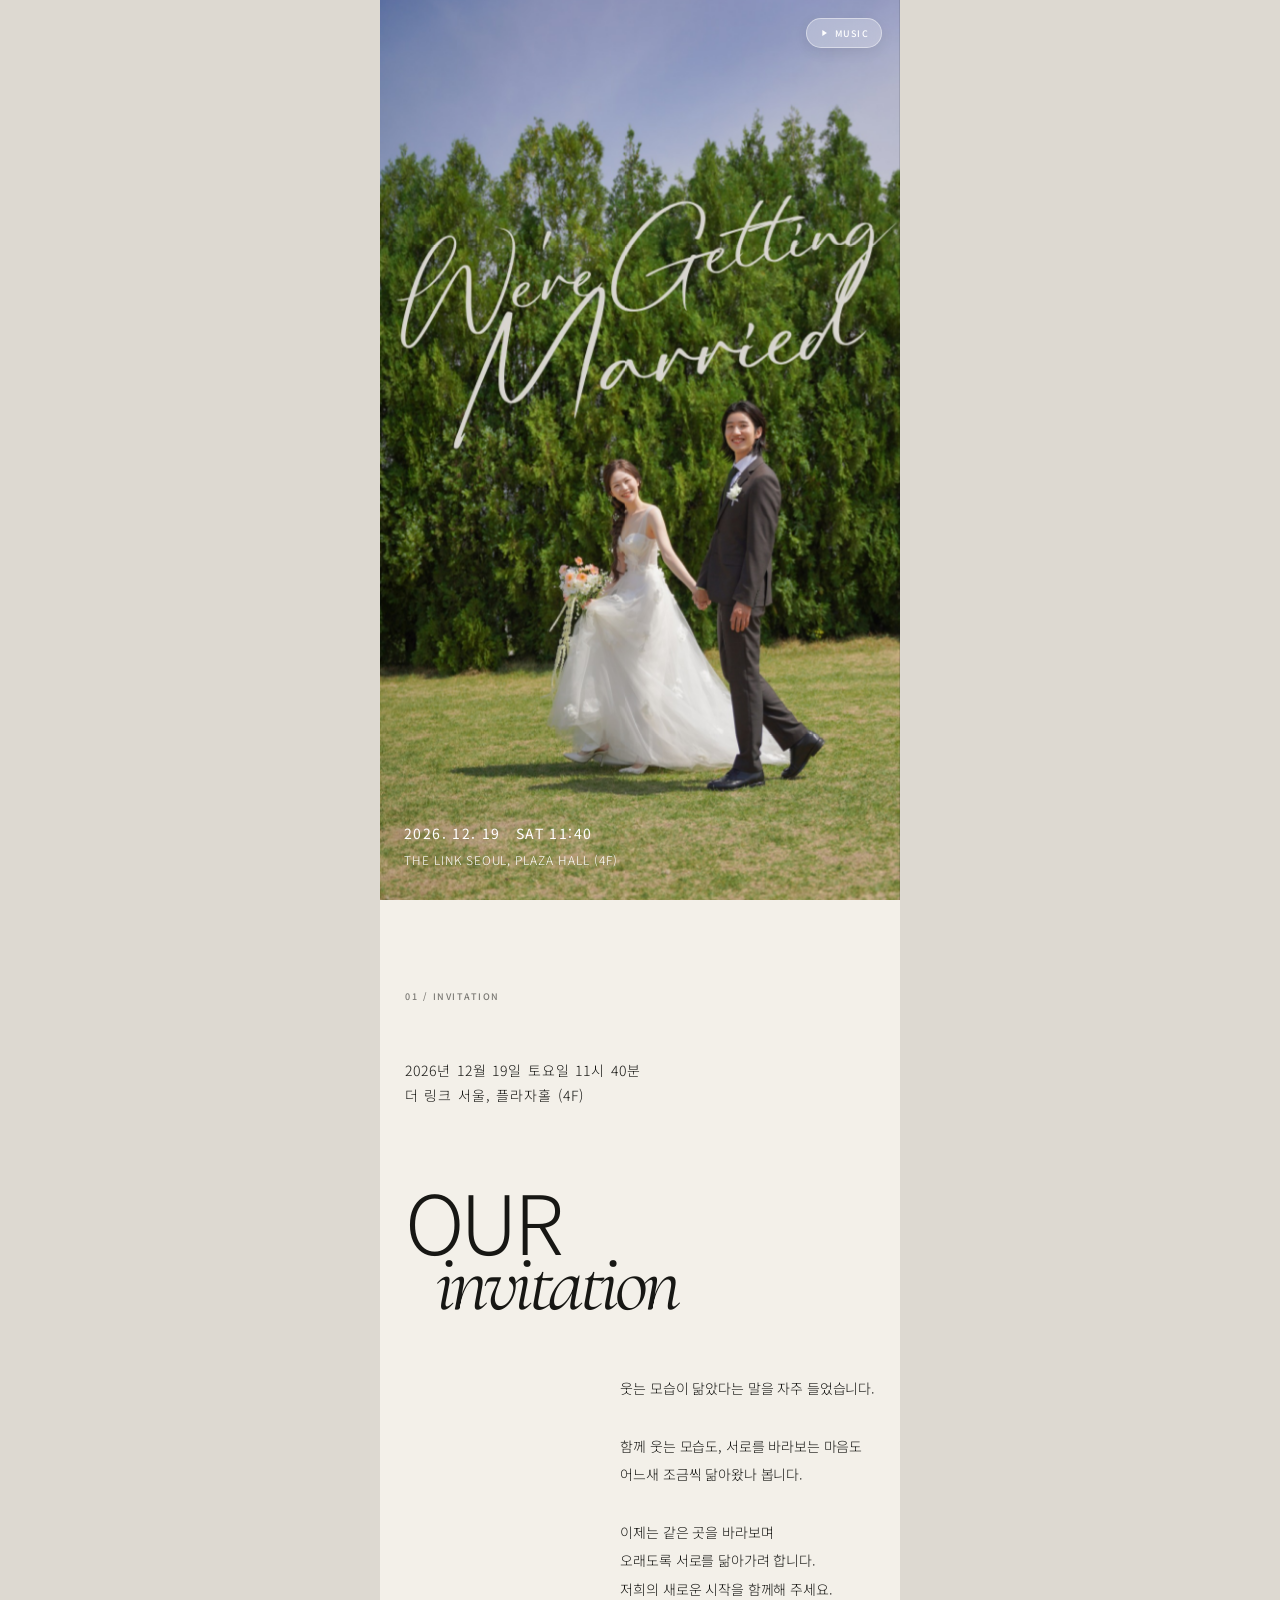
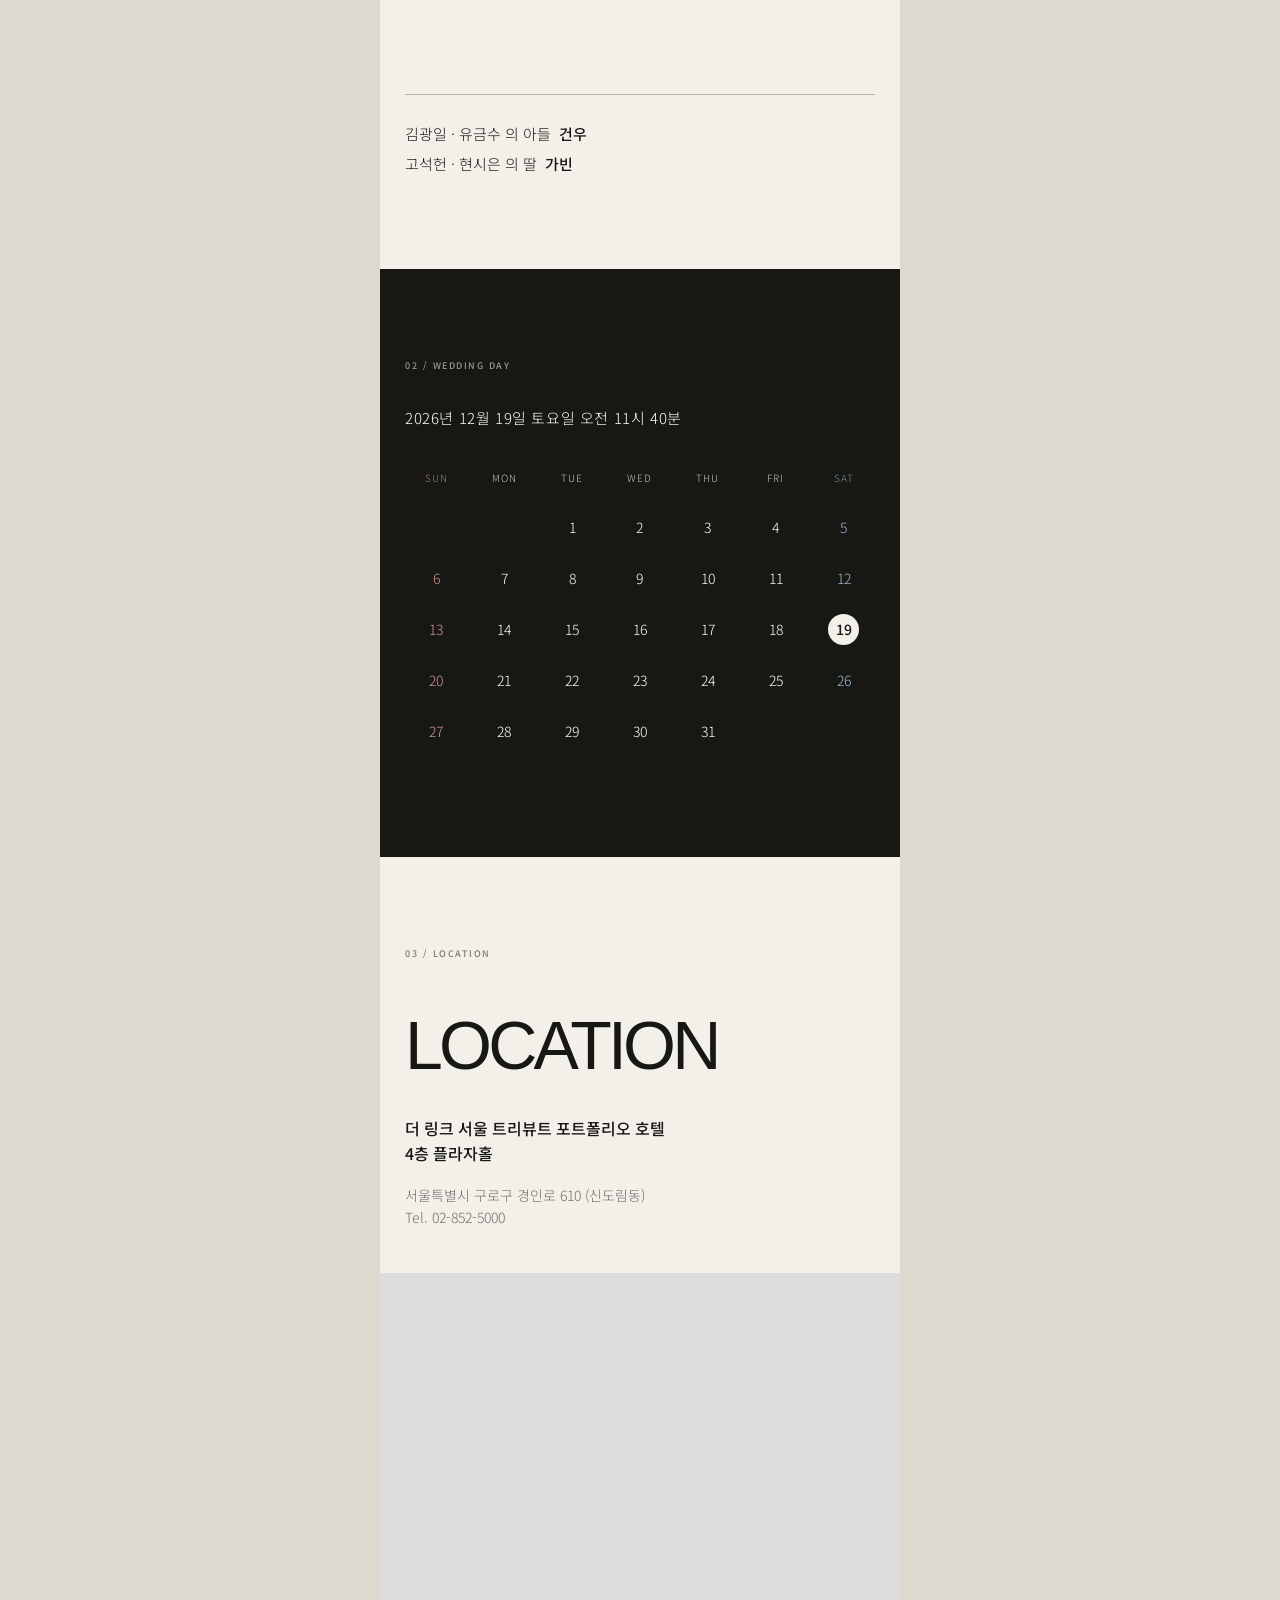
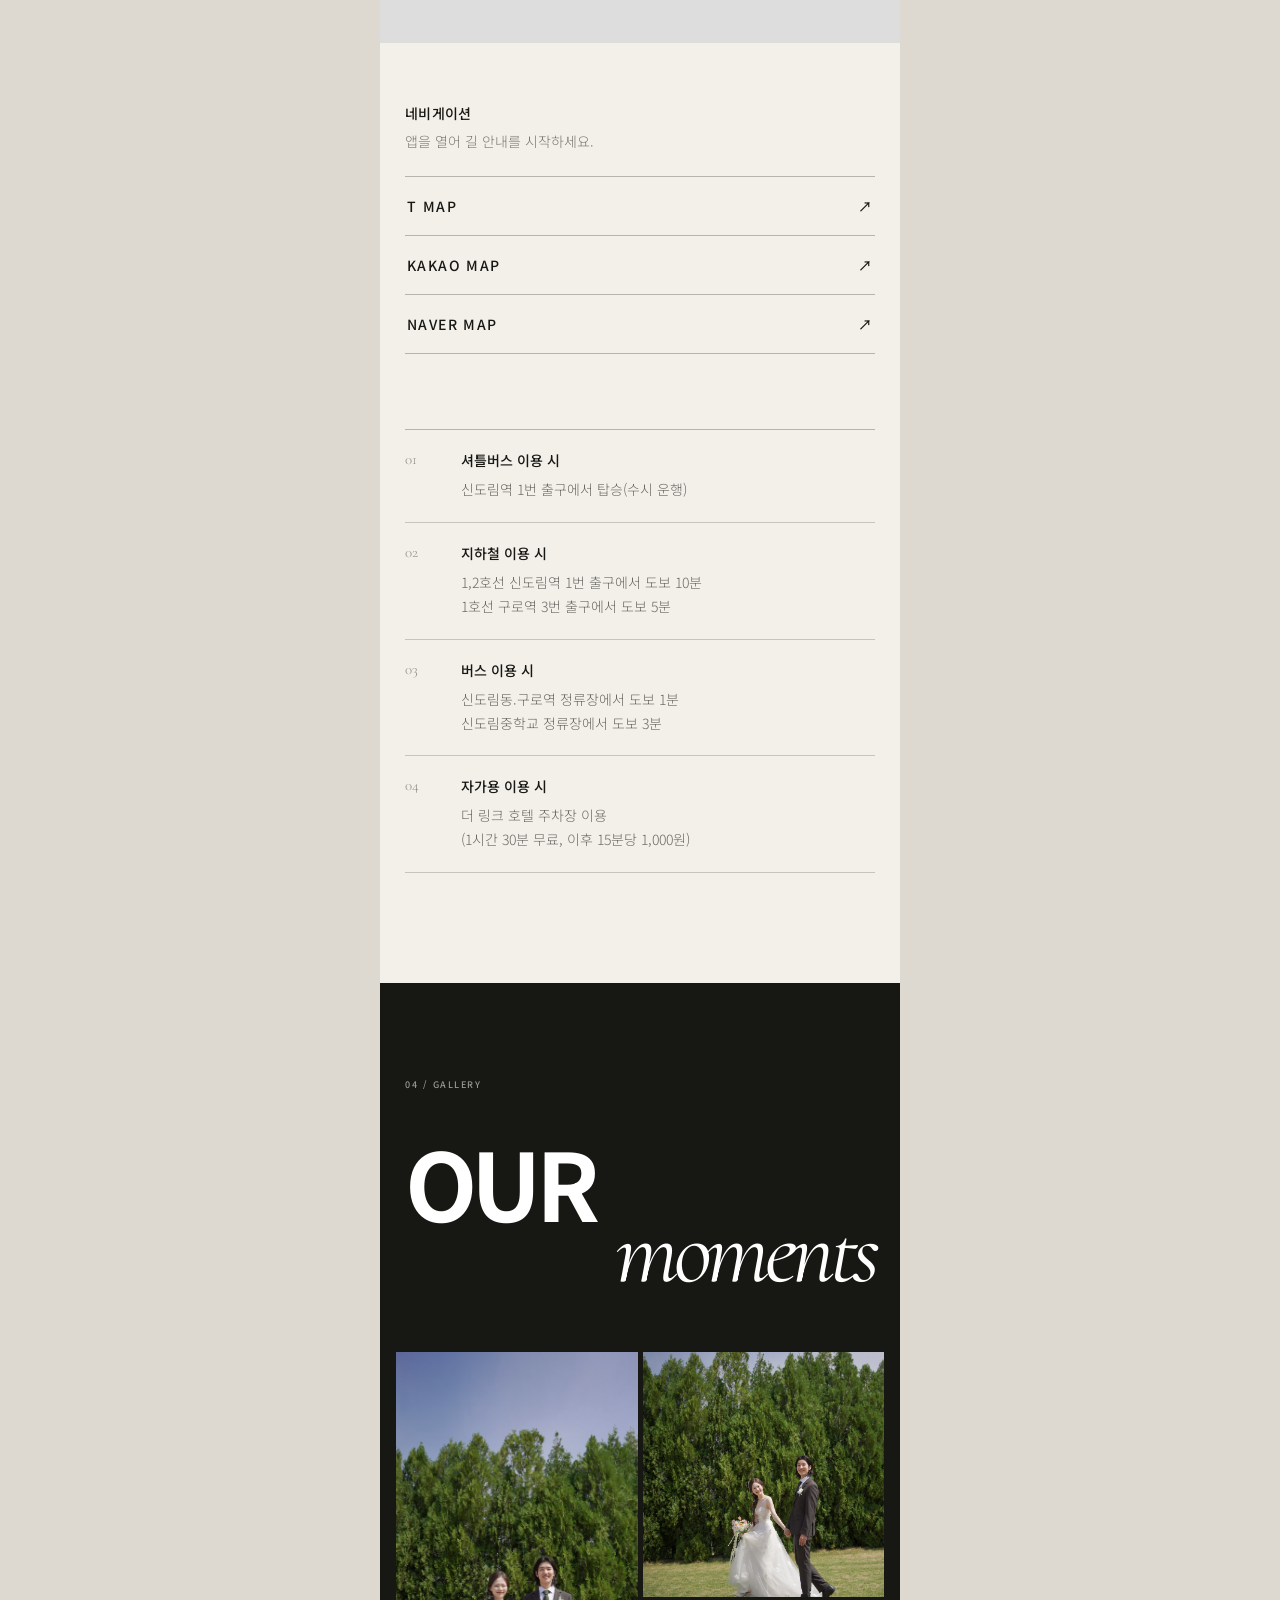
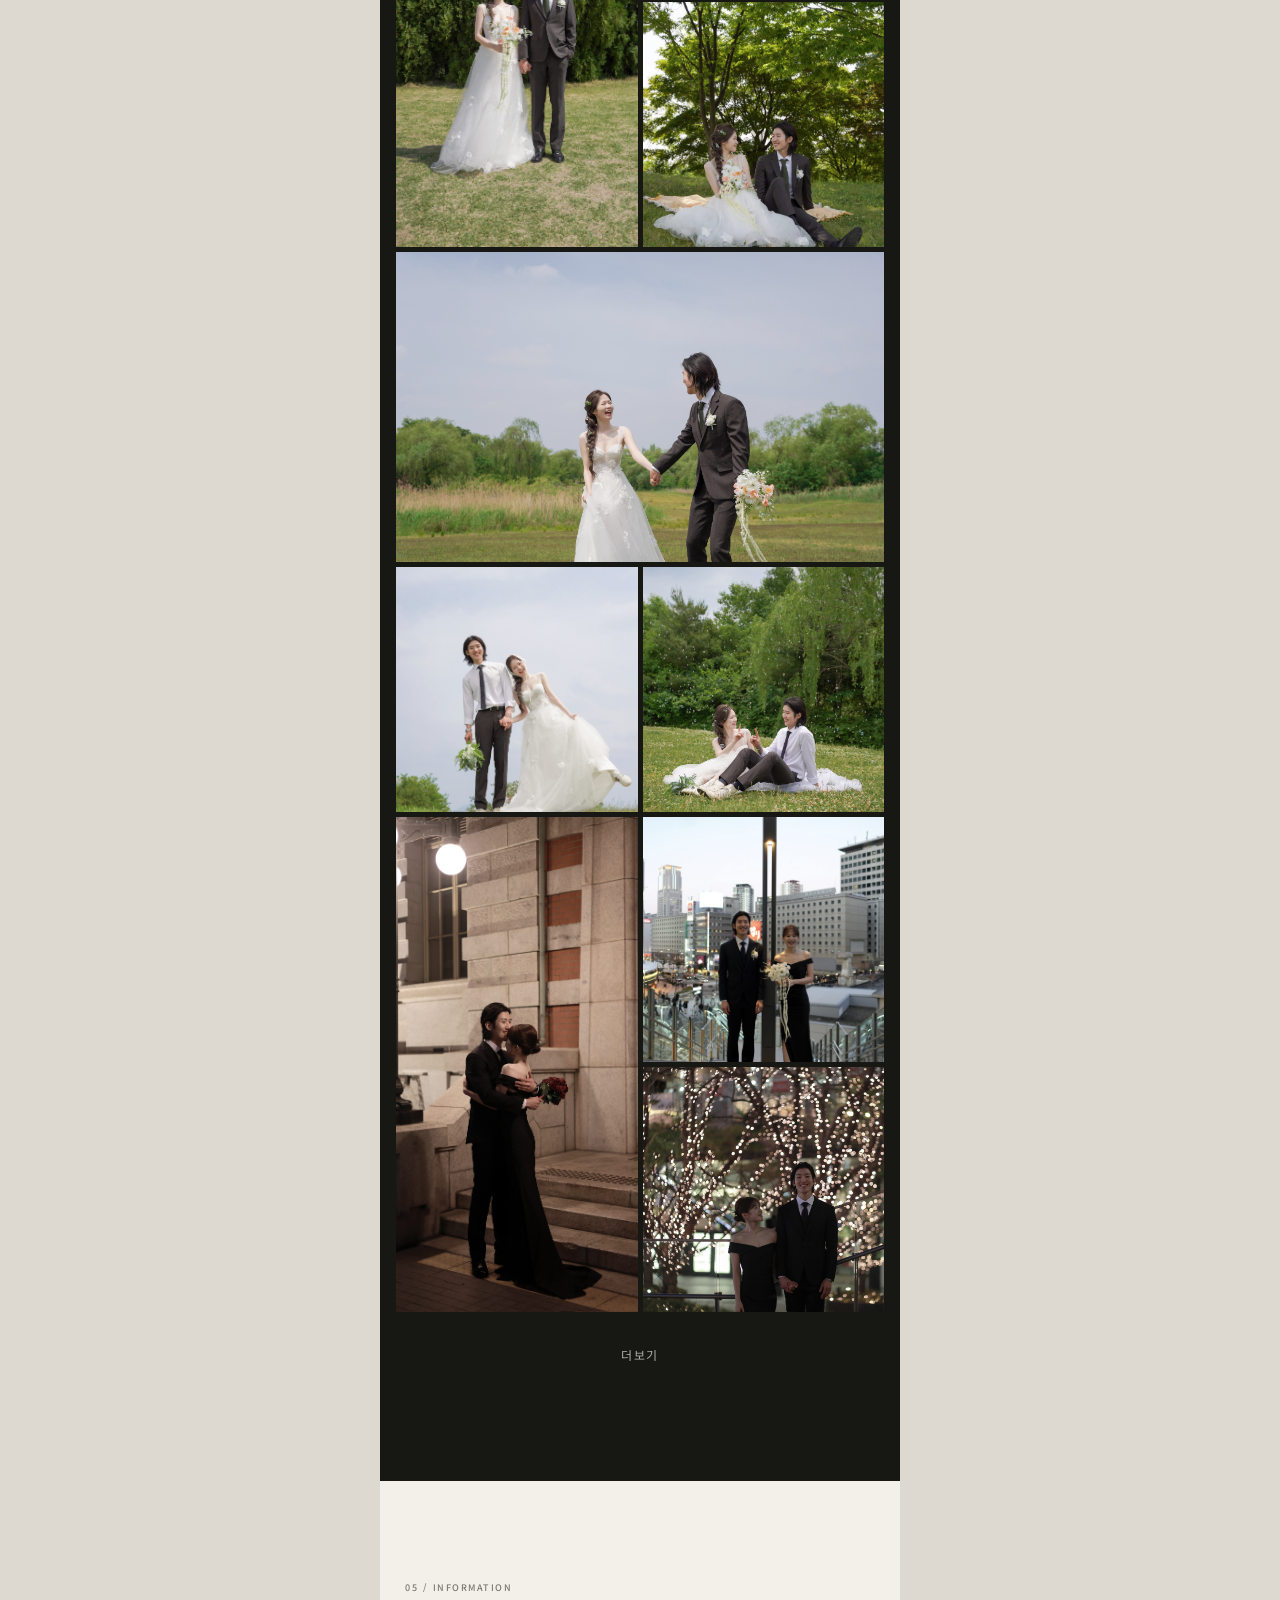
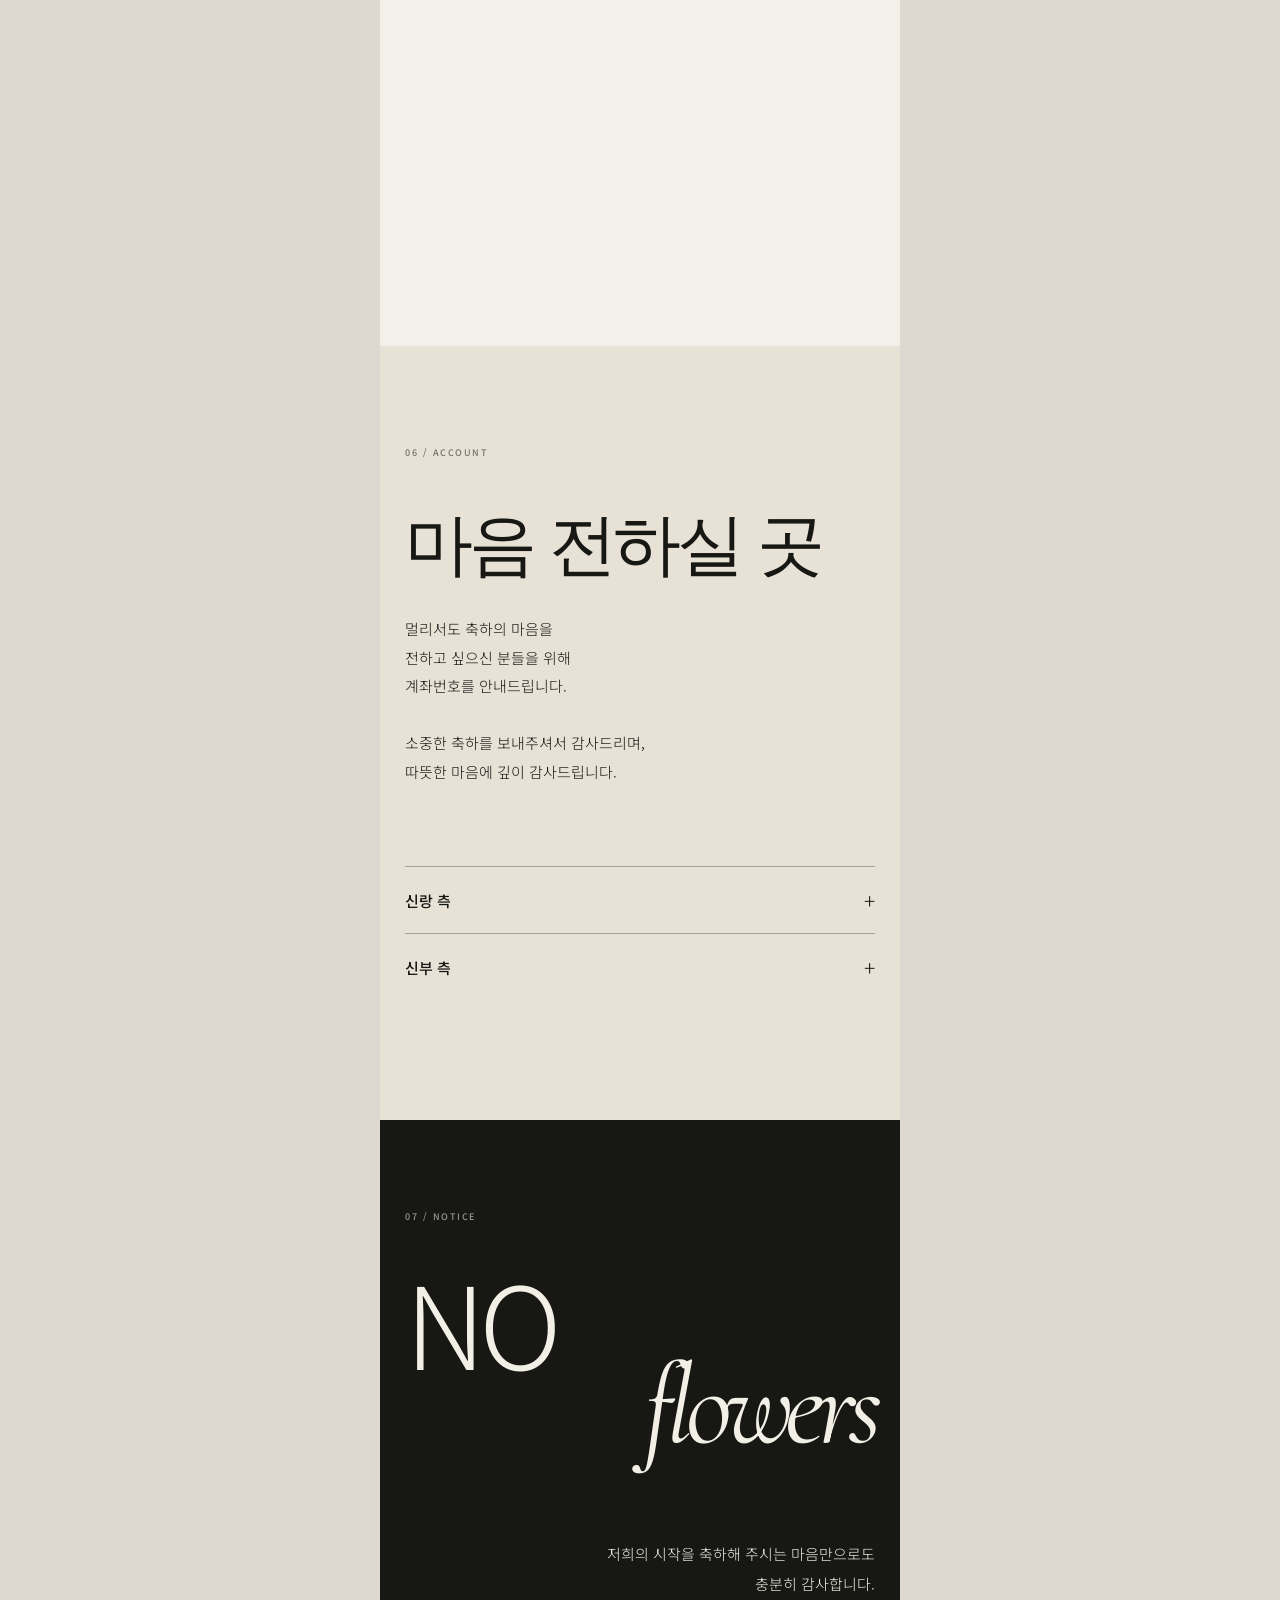
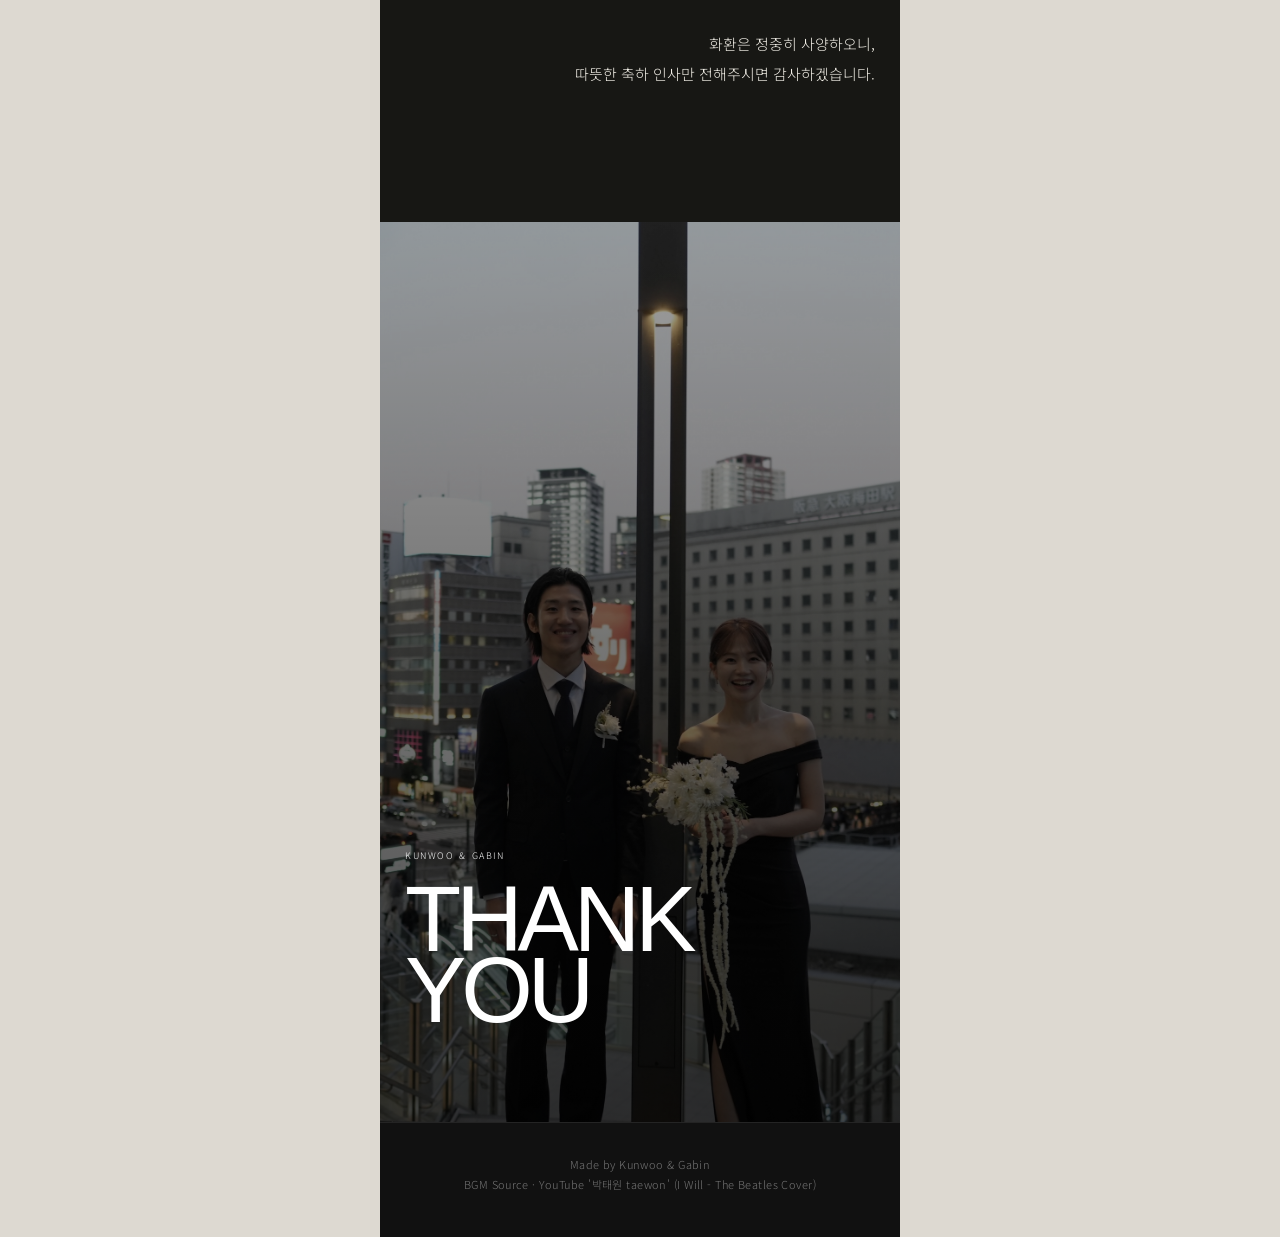
==== commit 717ac277: "update music buttons" ====
--- a/index.html
+++ b/index.html
@@ -45,6 +45,30 @@
 
 <body class="version4">
 
+<!-- =================================
+       BACKGROUND MUSIC CONTROLLER
+  ================================== -->
+  <div class="music-switch">
+    <button
+      id="musicToggleButton"
+      class="music-button"
+      type="button"
+      aria-label="배경음악 제어"
+    >
+      <span class="music-icon-wrap" id="musicIconWrap">
+        <!-- 재생 아이콘 SVG (기본) -->
+        <svg viewBox="0 0 24 24" width="10" height="10" fill="currentColor">
+          <path d="M8 5v14l11-7z"/>
+        </svg>
+      </span>
+      <span class="music-label">MUSIC</span>
+    </button>
+  </div>
+
+  <!-- 숨겨진 유튜브 플레이어 컨테이너 -->
+  <div id="ytPlayerContainer" style="display: none; position: absolute; width: 0; height: 0; opacity: 0; pointer-events: none;">
+    <div id="ytPlayer"></div>
+  </div>
 
   <!-- =================================
        LANGUAGE
@@ -959,8 +983,15 @@
 
       </section>
     </div>
-
-
+<!-- =================================
+         CREDIT FOOTER
+    ================================== -->
+    <footer class="v4-credit-footer">
+      <p class="v4-credit-text">
+        Made by Kunwoo & Gabin<br>
+        BGM Source · YouTube '박태원 taewon' (I Will - The Beatles Cover)
+      </p>
+    </footer>
 
   </main>
 
--- a/css/version4.css
+++ b/css/version4.css
@@ -1099,4 +1099,153 @@
   .gallery-grid img:nth-child(10) { height: 435px; }
   .gallery-grid img:nth-child(11),
   .gallery-grid img:nth-child(12) { height: 215px; }
+}
+
+
+/* =========================================
+   TOP MUSIC BUTTON (MATCHING KOR GLASS)
+========================================= */
+
+.music-switch {
+  position: fixed;
+  z-index: 100;
+  top: max(18px, env(safe-area-inset-top));
+  right: max(18px, calc((100vw - 520px) / 2 + 18px));
+}
+
+.music-button {
+  display: inline-flex;
+  align-items: center;
+  justify-content: center;
+  gap: 6px;
+
+  height: 30px;
+  padding: 0 12px;
+
+  /* ★ KOR 버튼(.floating-circle-button)과 동일한 반투명 화이트 글래스 적용 ★ */
+  background: rgba(255, 255, 255, 0.28);
+  border: 1px solid rgba(255, 255, 255, 0.45);
+  border-radius: 999px;
+
+  /* 뒤 배경 굴절 및 블러 효과 */
+  backdrop-filter: blur(12px);
+  -webkit-backdrop-filter: blur(12px);
+
+  /* 은은한 그림자 */
+  box-shadow: 0 4px 14px rgba(0, 0, 0, 0.08);
+
+  /* 흰색 텍스트 & 아이콘 */
+  color: #ffffff;
+  
+  cursor: pointer;
+  appearance: none;
+  -webkit-appearance: none;
+  transition: transform 0.2s ease, background-color 0.2s ease;
+}
+
+.music-button:active {
+  transform: scale(0.94);
+  background: rgba(255, 255, 255, 0.45);
+}
+
+/* MUSIC 문구 (요청하셨던 9px, 흰색) */
+.music-label {
+  font-family: inherit;
+  font-size: 9px;
+  font-weight: 500;
+  letter-spacing: 0.14em;
+  color: #ffffff;
+  line-height: 1;
+}
+
+/* 아이콘 래퍼 및 SVG (요청하셨던 10px, 흰색) */
+.music-icon-wrap {
+  display: flex;
+  align-items: center;
+  justify-content: center;
+  width: 10px;
+  height: 10px;
+  color: #ffffff;
+}
+
+.music-icon-wrap svg {
+  display: block;
+  width: 100%;
+  height: 100%;
+  fill: currentColor;
+}
+
+/* =========================================
+   CREDIT FOOTER
+========================================= */
+
+.v4-credit-footer {
+  padding: 32px 20px calc(42px + env(safe-area-inset-bottom));
+  background: #111111;
+  text-align: center;
+  border-top: 1px solid rgba(255, 255, 255, 0.08);
+}
+
+.v4-credit-text {
+  margin: 0;
+  color: rgba(255, 255, 255, 0.42);
+  font-family: inherit;
+  font-size: 11px;
+  font-weight: 300;
+  line-height: 1.8;
+  letter-spacing: 0.04em;
+}
+
+.v4-credit-text a {
+  color: inherit;
+  text-decoration: underline;
+  text-underline-offset: 3px;
+}
+
+/* =========================================
+   MUSIC PLAYING EQUALIZER BARS
+========================================= */
+
+.music-wave-bars {
+  display: inline-flex;
+  align-items: flex-end;
+  justify-content: space-between;
+  width: 10px;
+  height: 10px;
+  gap: 1.5px;
+}
+
+.music-wave-bars .bar {
+  display: block;
+  width: 1.8px;
+  background-color: #ffffff;
+  border-radius: 99px;
+  height: 100%;
+  transform-origin: bottom;
+  will-change: transform;
+}
+
+/* 각 바의 리듬감 있는 높이 애니메이션 */
+.music-wave-bars .bar:nth-child(1) {
+  animation: waveBarBounce 0.85s ease-in-out infinite alternate;
+}
+
+.music-wave-bars .bar:nth-child(2) {
+  animation: waveBarBounce 1.1s ease-in-out 0.25s infinite alternate;
+}
+
+.music-wave-bars .bar:nth-child(3) {
+  animation: waveBarBounce 0.75s ease-in-out 0.45s infinite alternate;
+}
+
+@keyframes waveBarBounce {
+  0% {
+    transform: scaleY(0.25);
+  }
+  50% {
+    transform: scaleY(1);
+  }
+  100% {
+    transform: scaleY(0.4);
+  }
 }
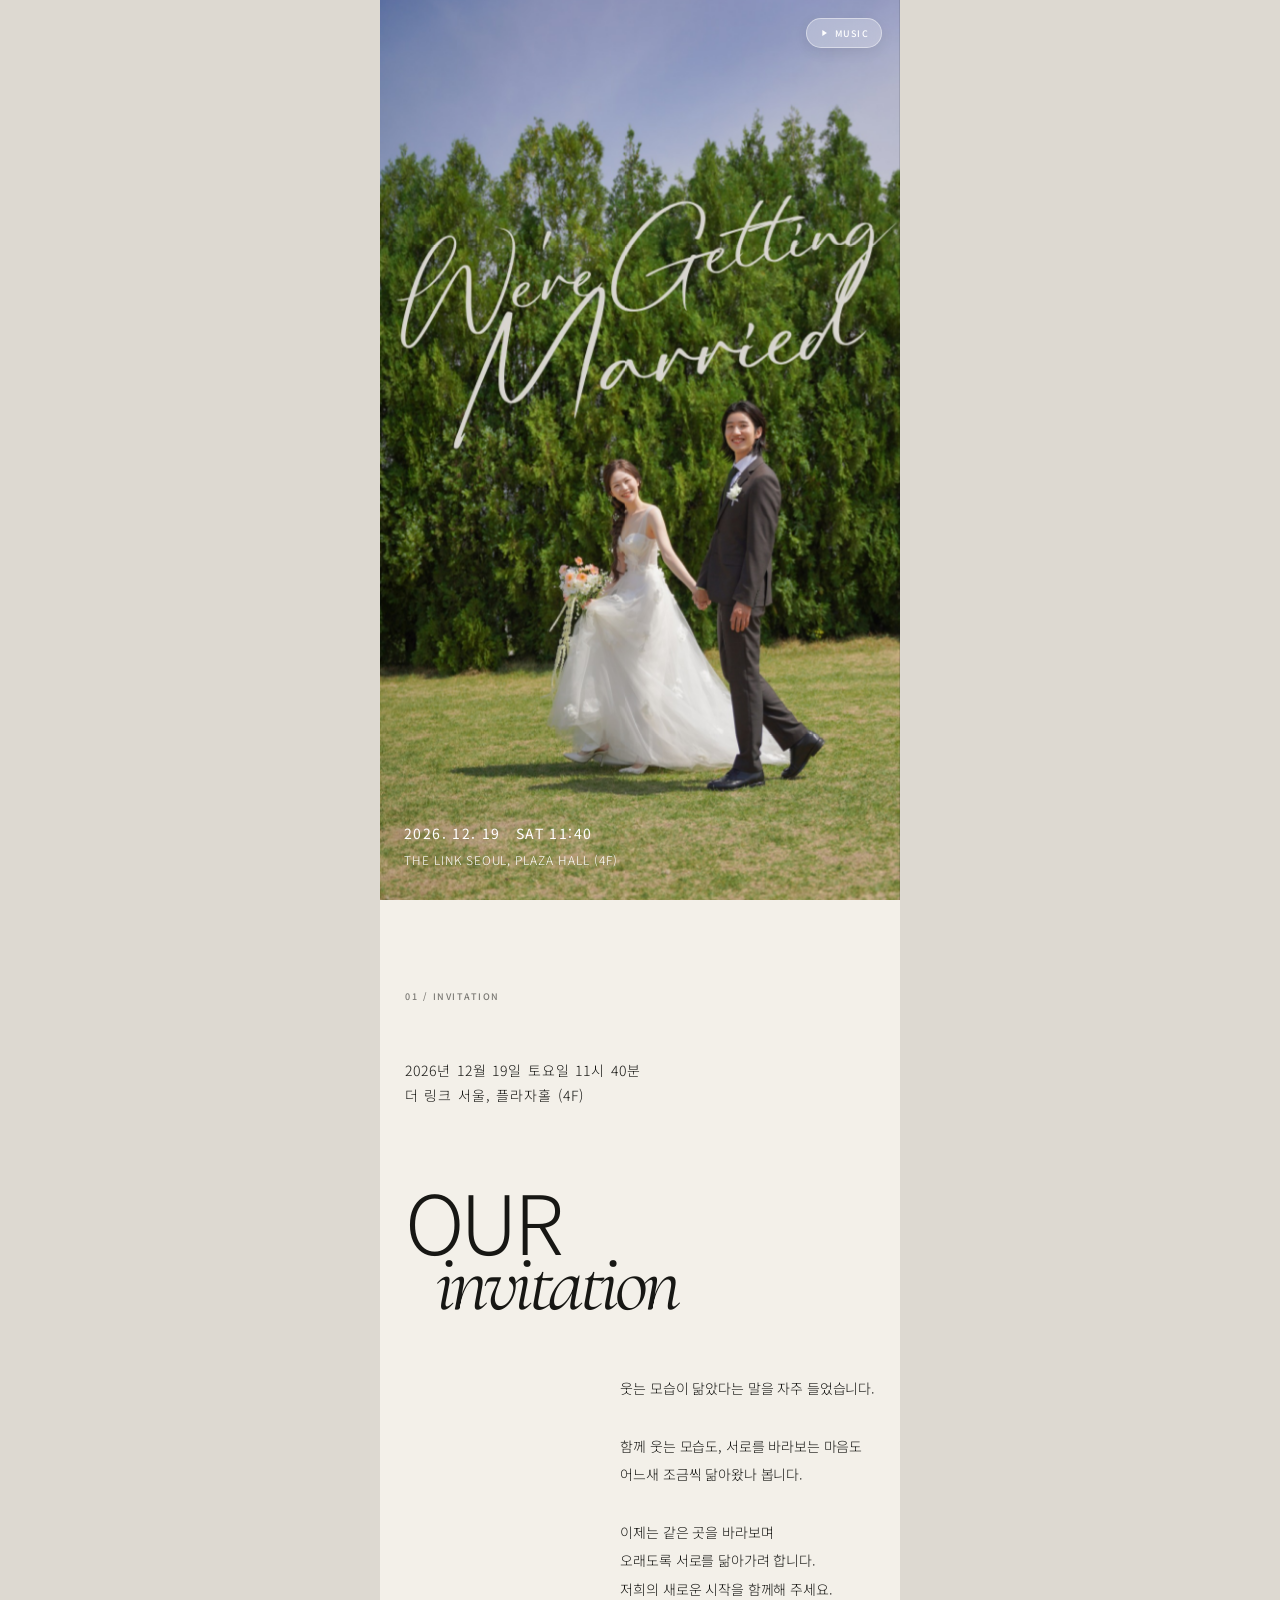
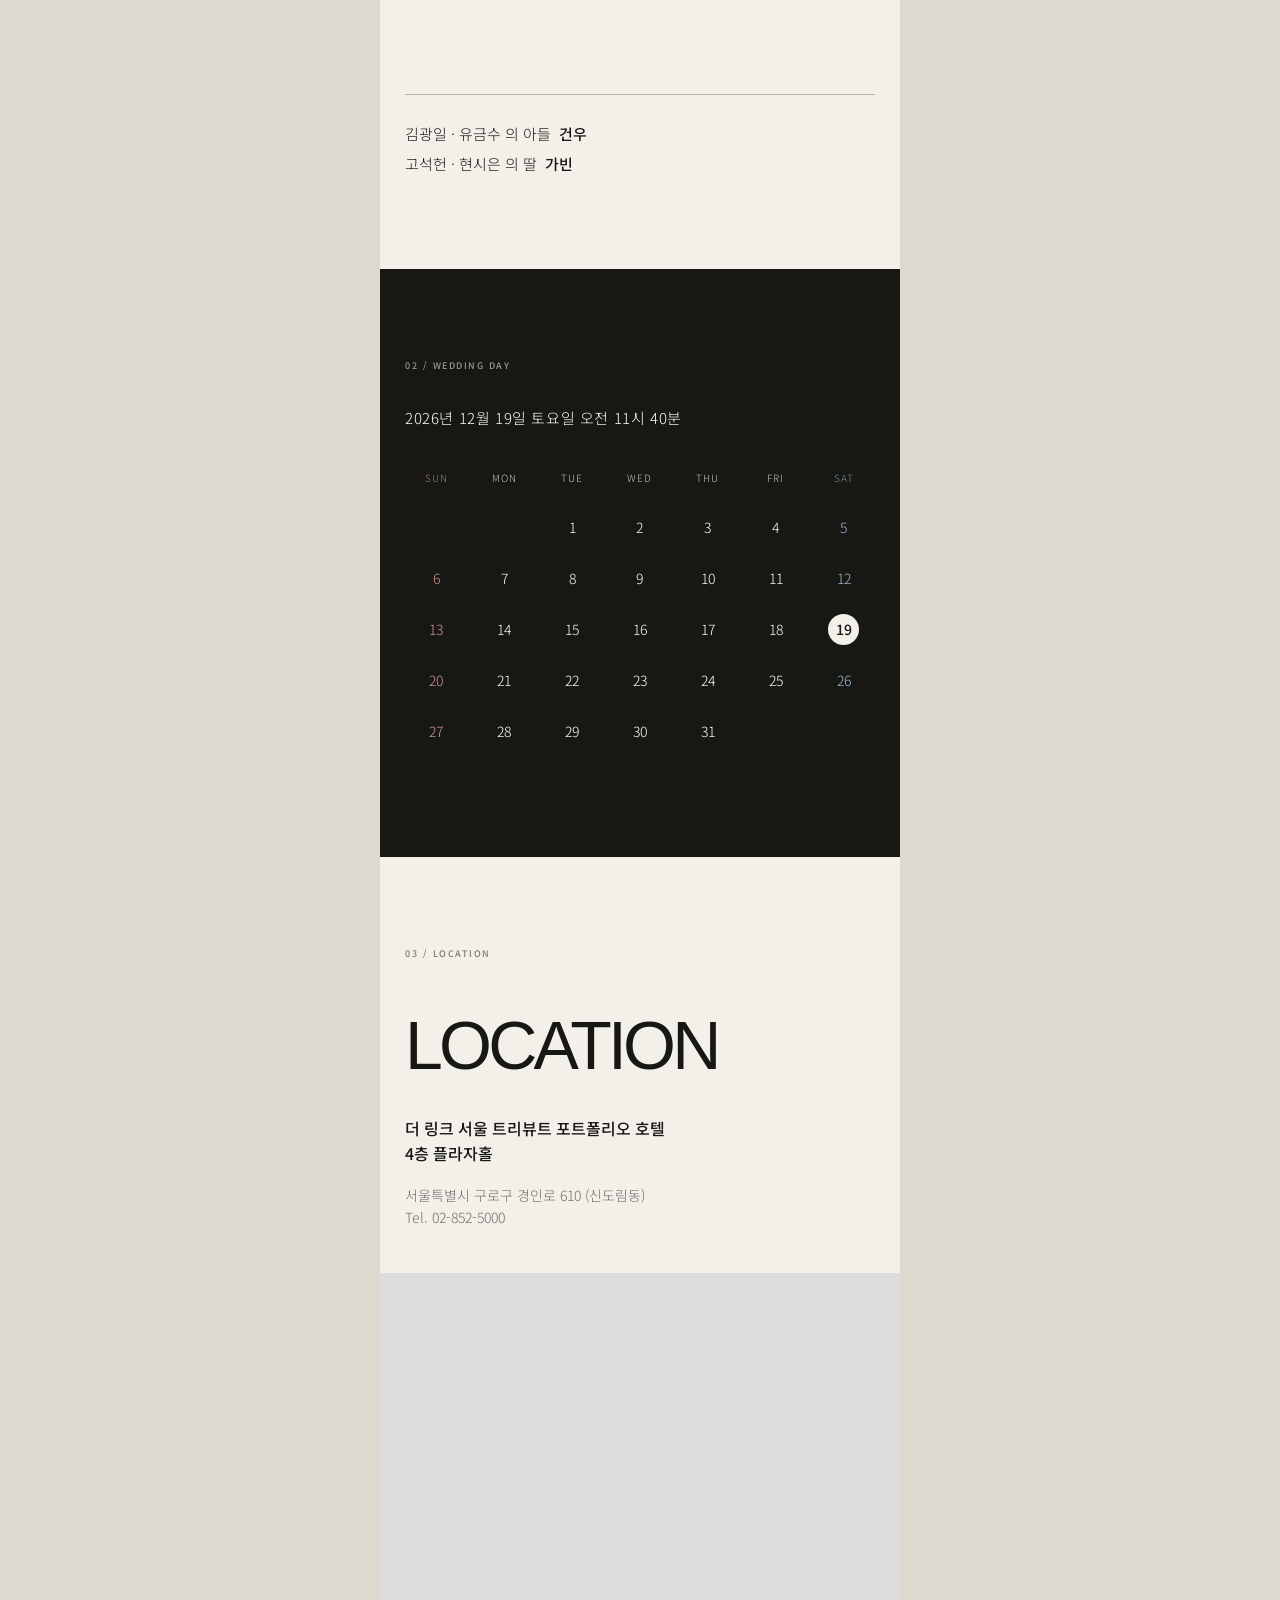
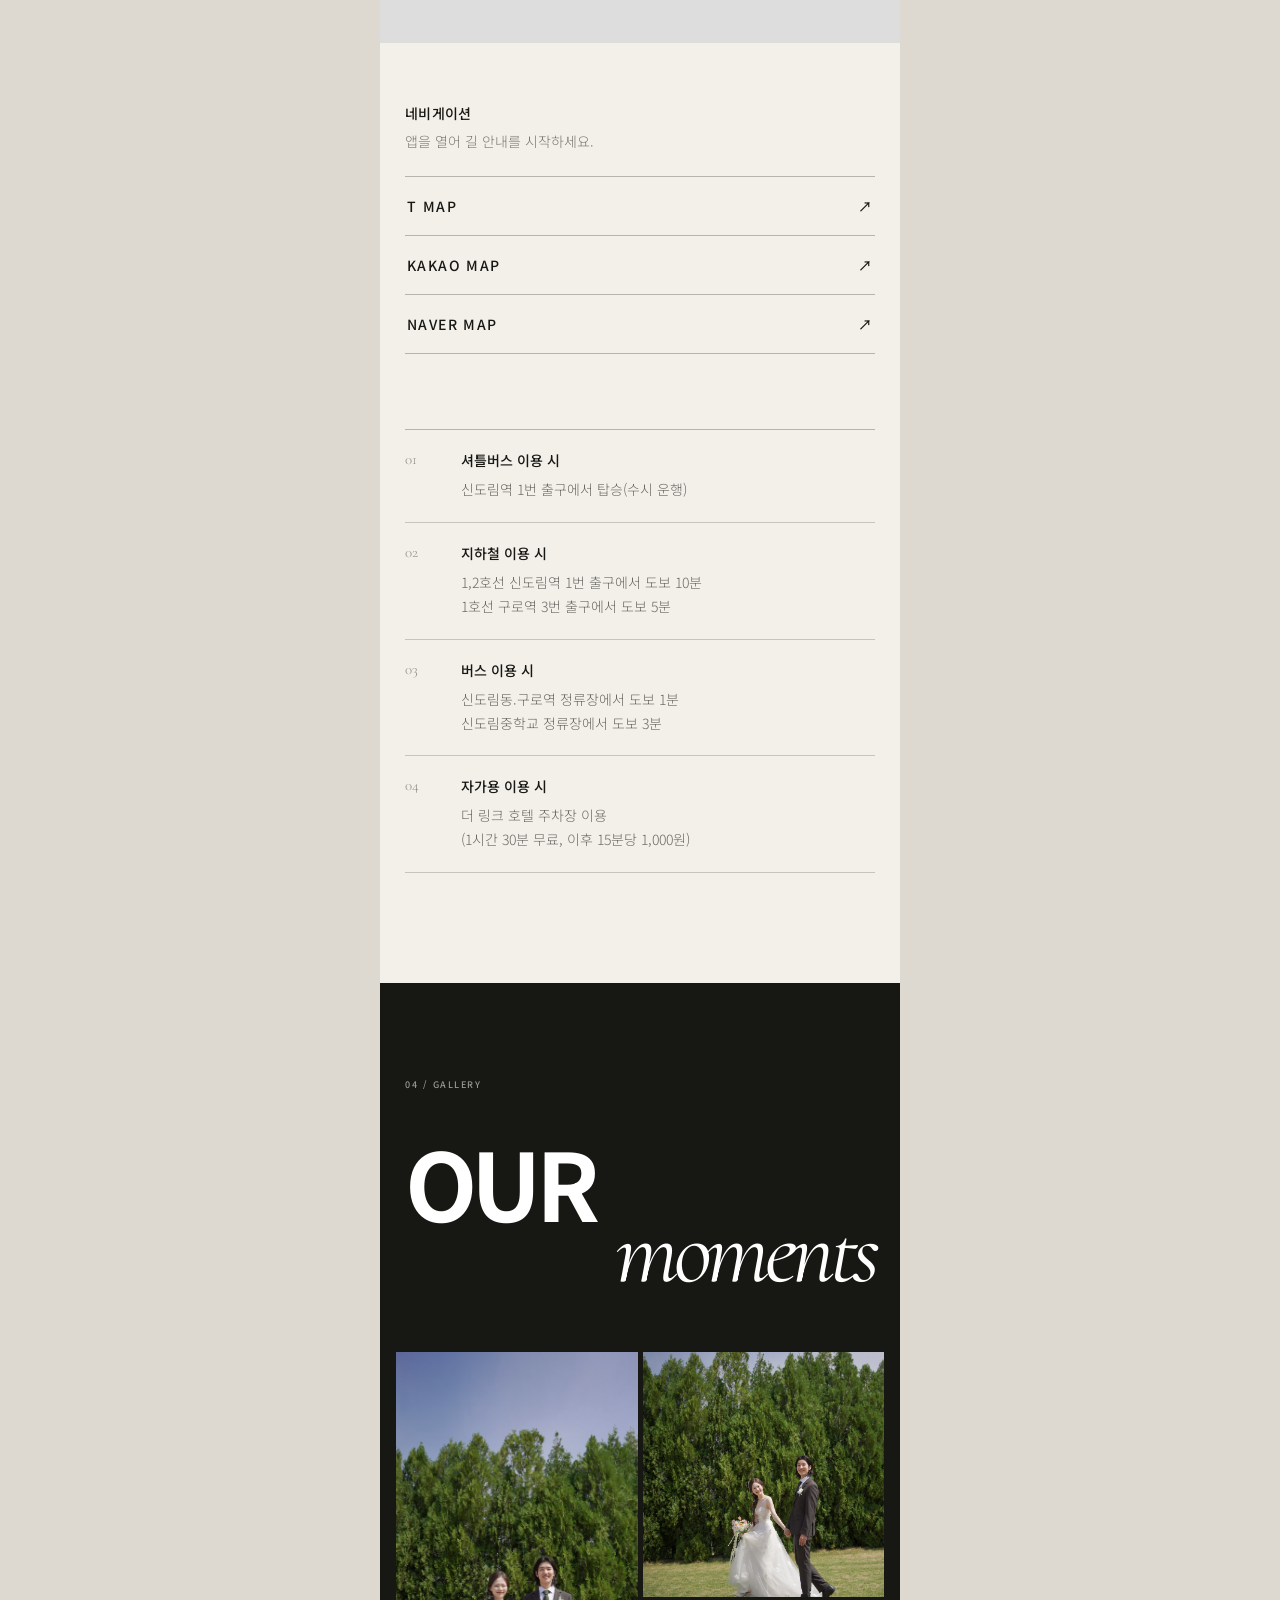
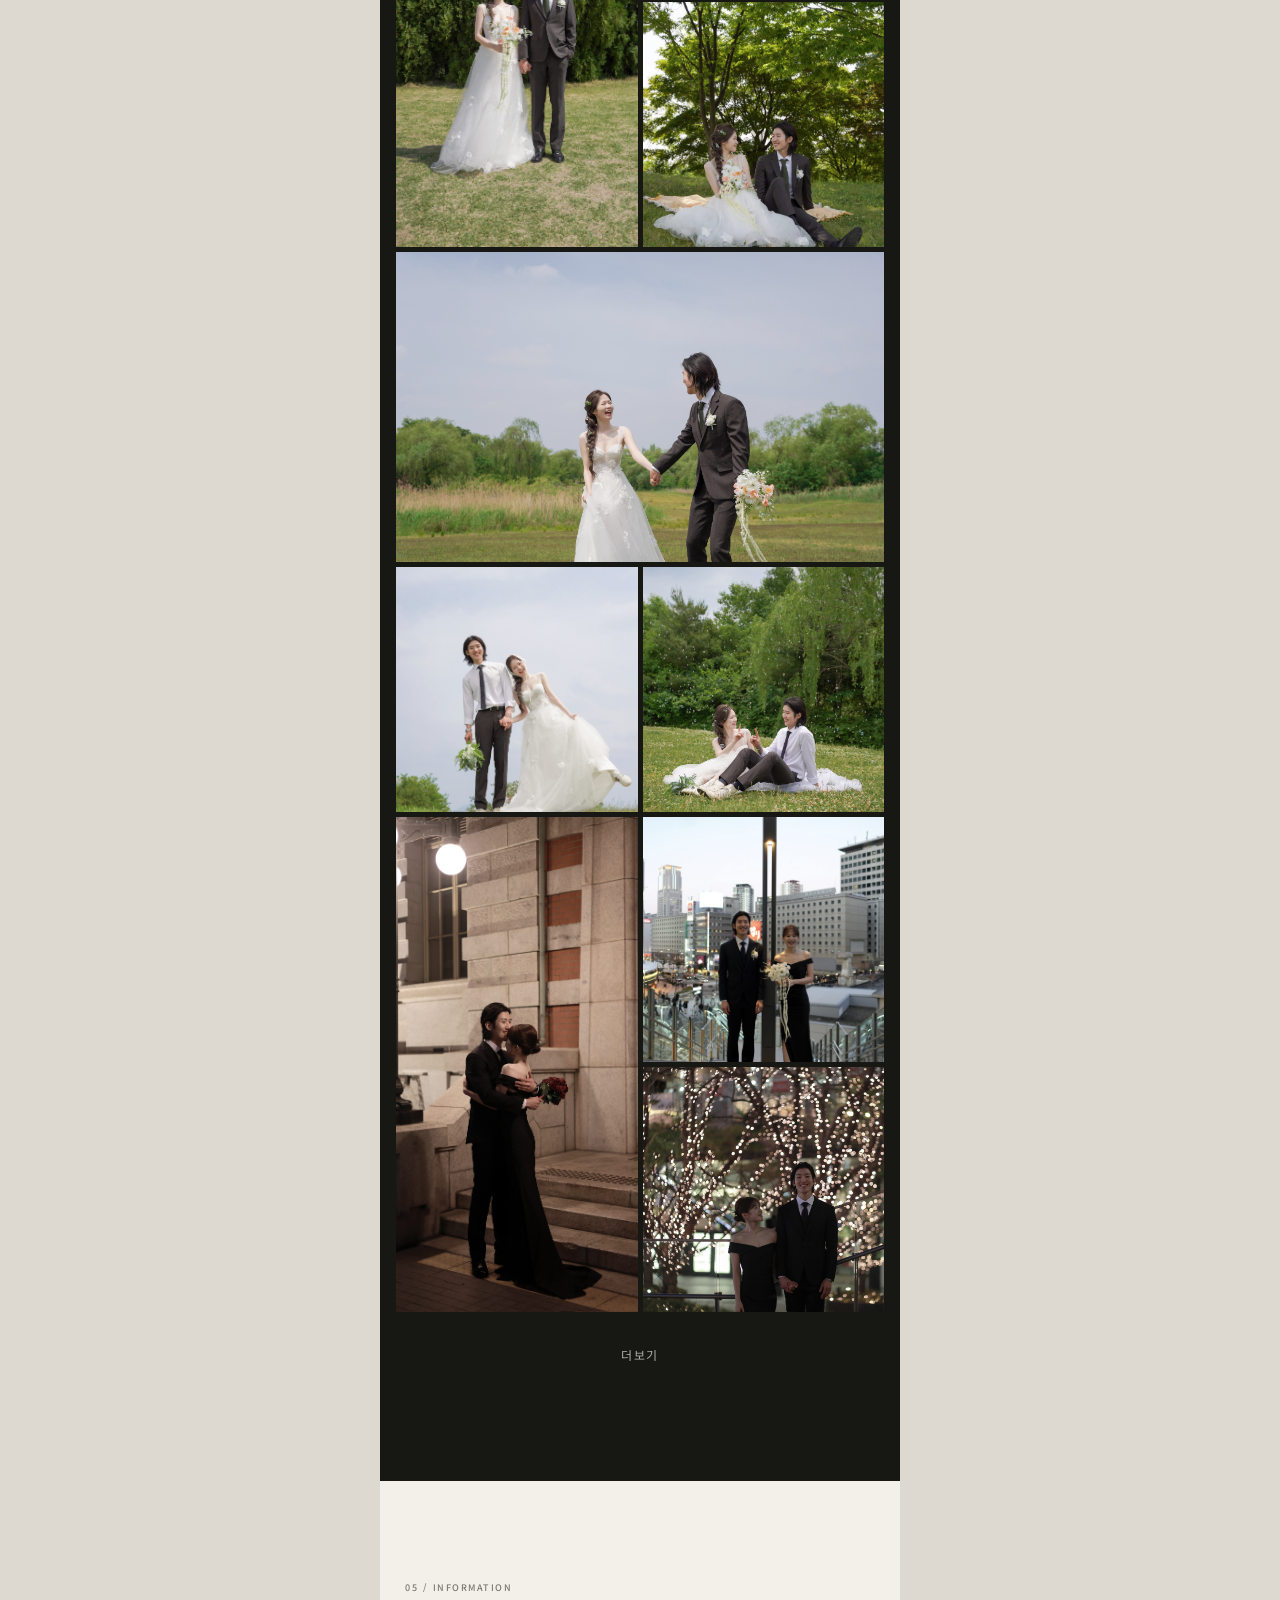
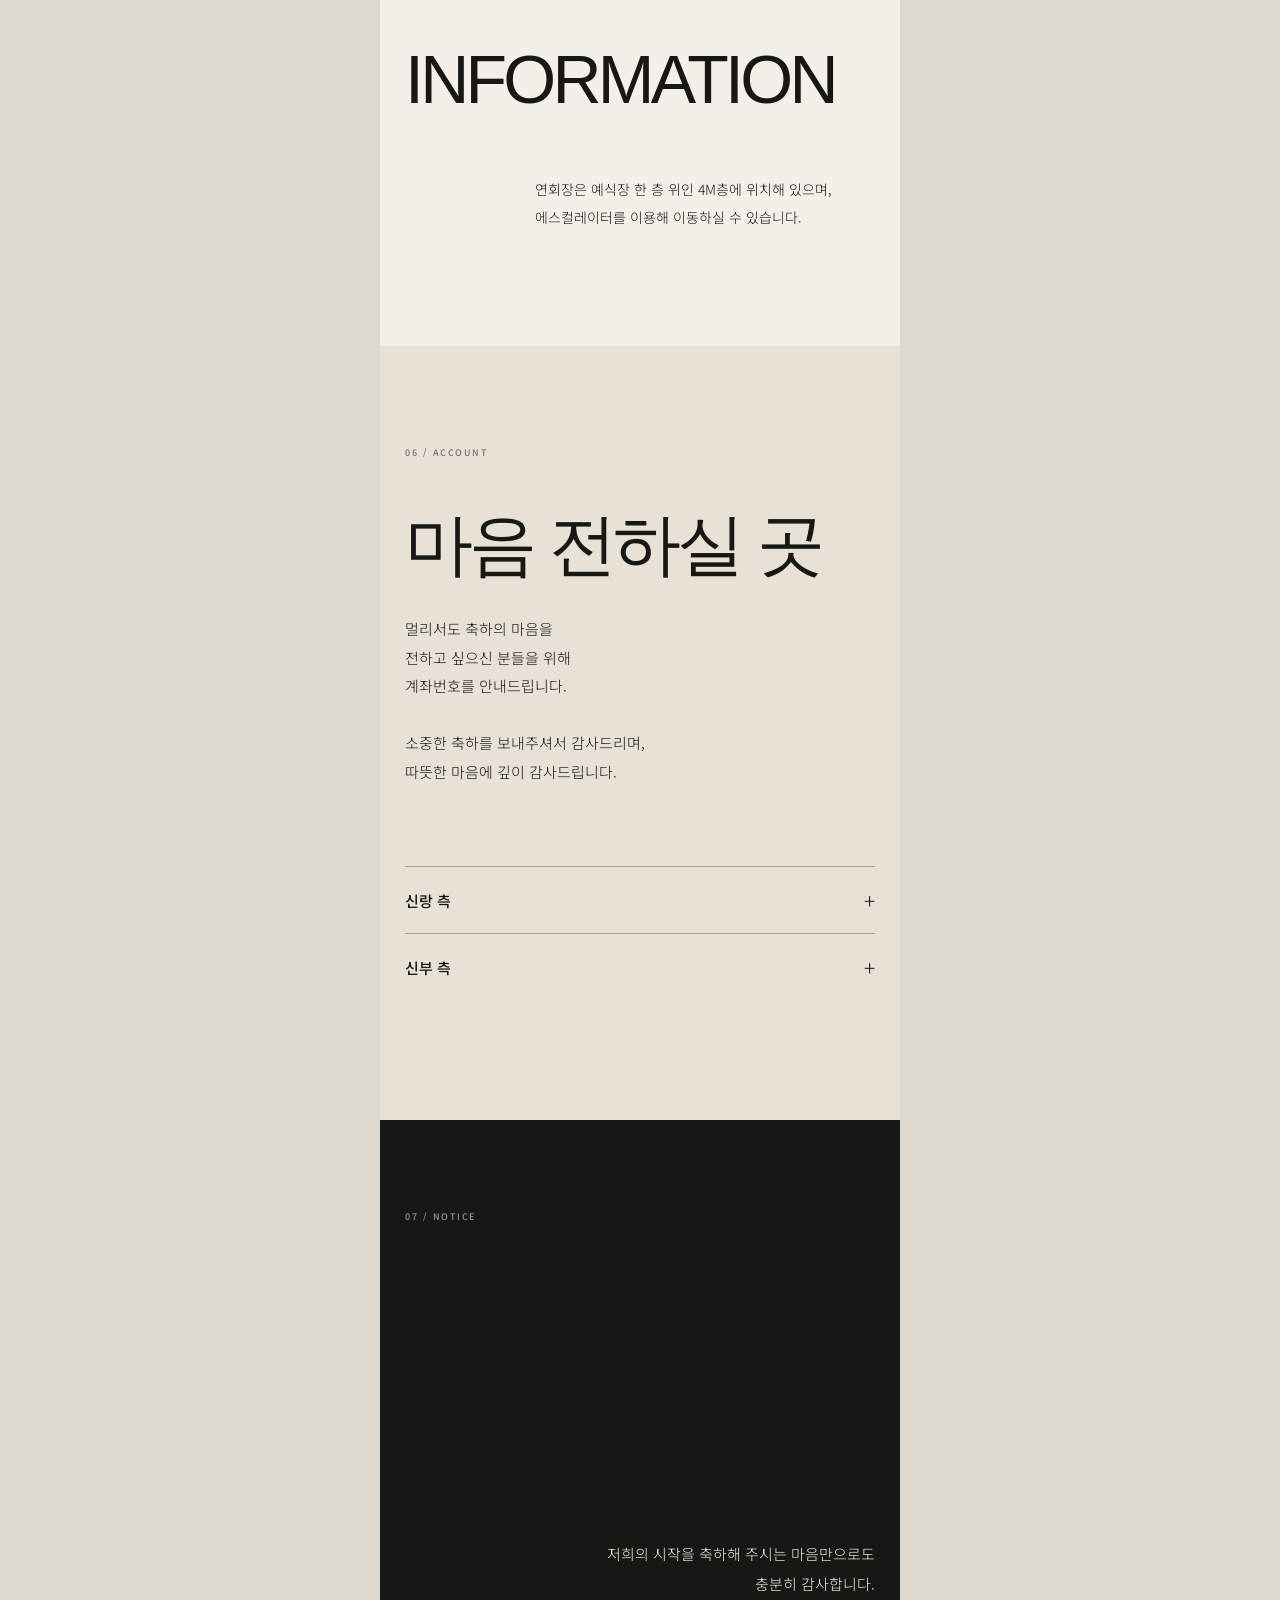
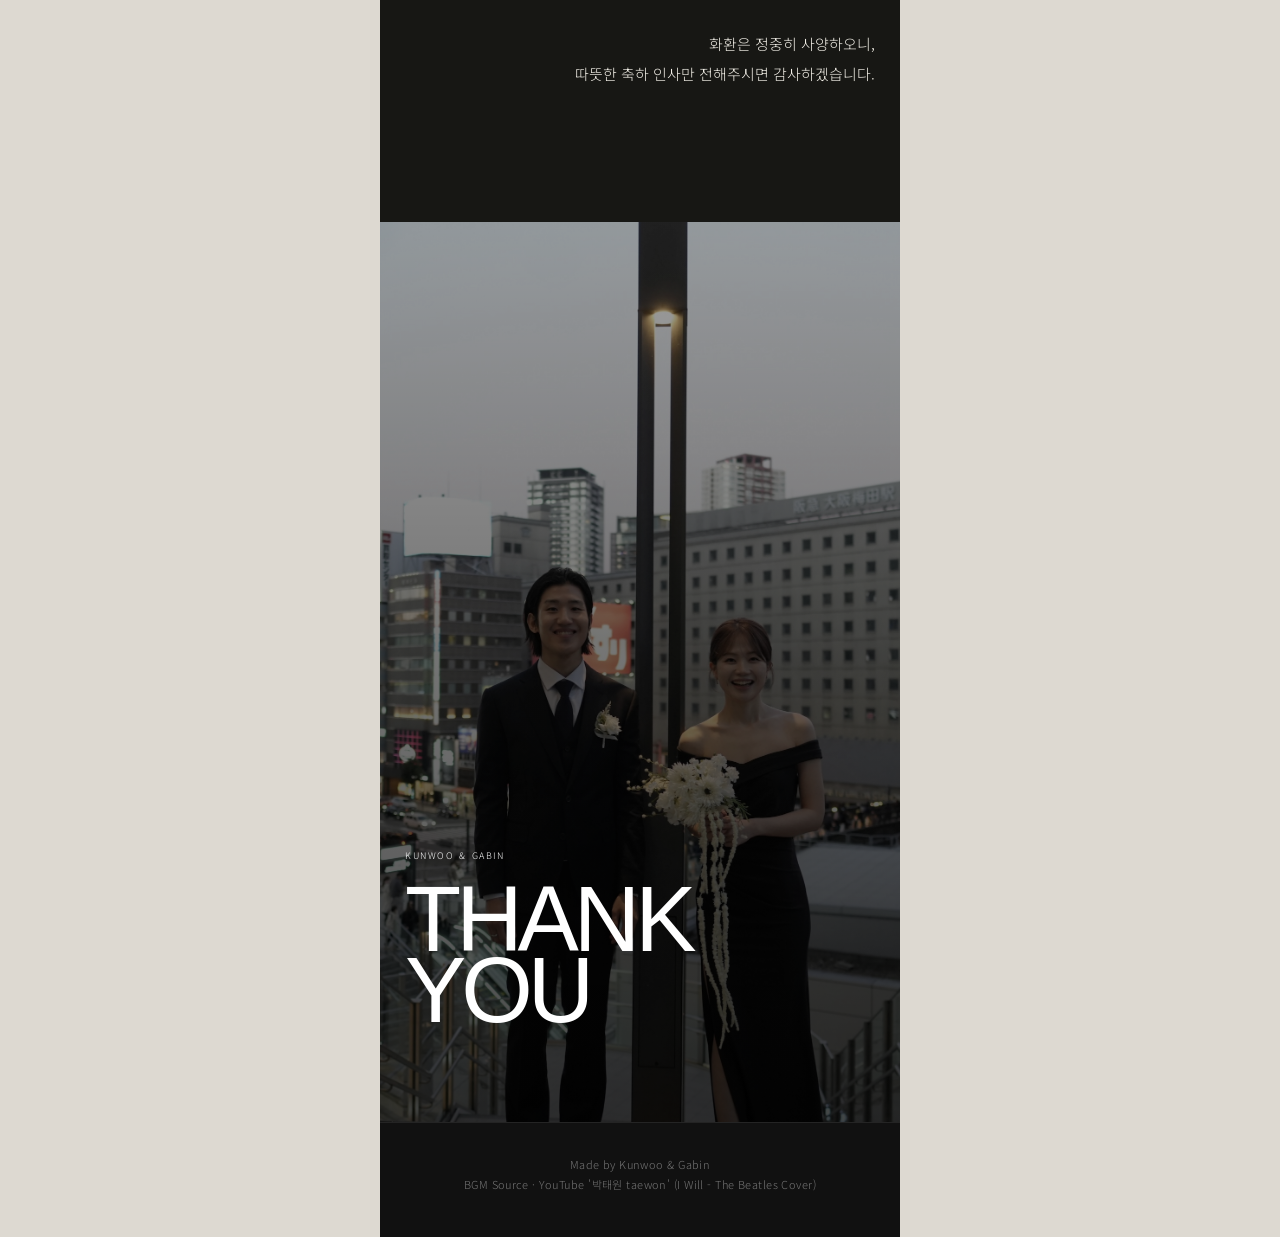
==== commit 0d4a3ad9: "update music buttons" ====
--- a/index.html
+++ b/index.html
@@ -36,7 +36,7 @@
 
   <link
     rel="stylesheet"
-    href="css/version4.css?v=20260914-1"
+    href="css/version4.css?v=20260914-3"
   >
 
   <meta name="format-detection" content="telephone=no">
@@ -99,7 +99,7 @@
 
     <img
       id="v4HeroImage"
-      src="images/main.jpg?v=20260914-1"
+      src="images/main.jpg?v=20260914-3"
       alt="Wedding"
       class="v4-hero-image"
     >
@@ -1388,7 +1388,7 @@
   <!-- EXISTING COMMON SCRIPT -->
 
   <script
-    src="script.js?v=20260914-2"
+    src="script.js?v=20260914-3"
   >
   </script>
 
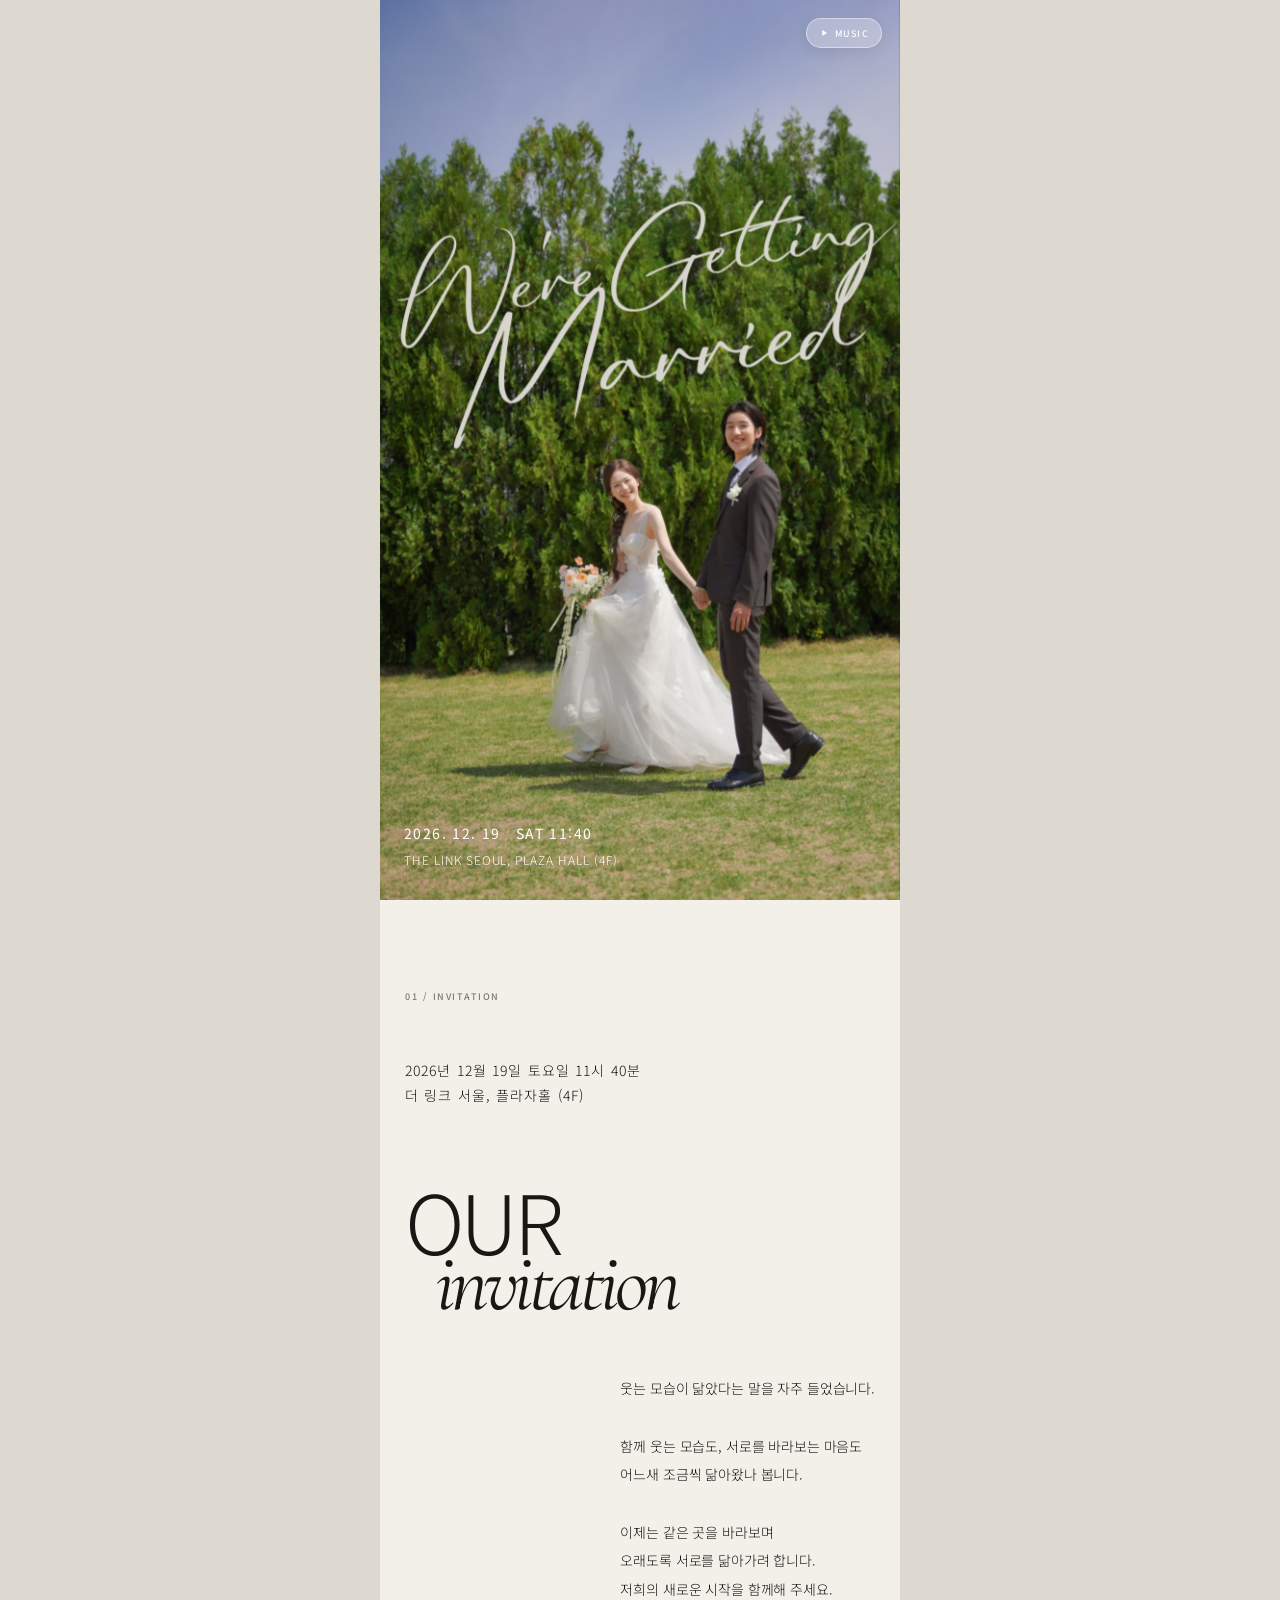
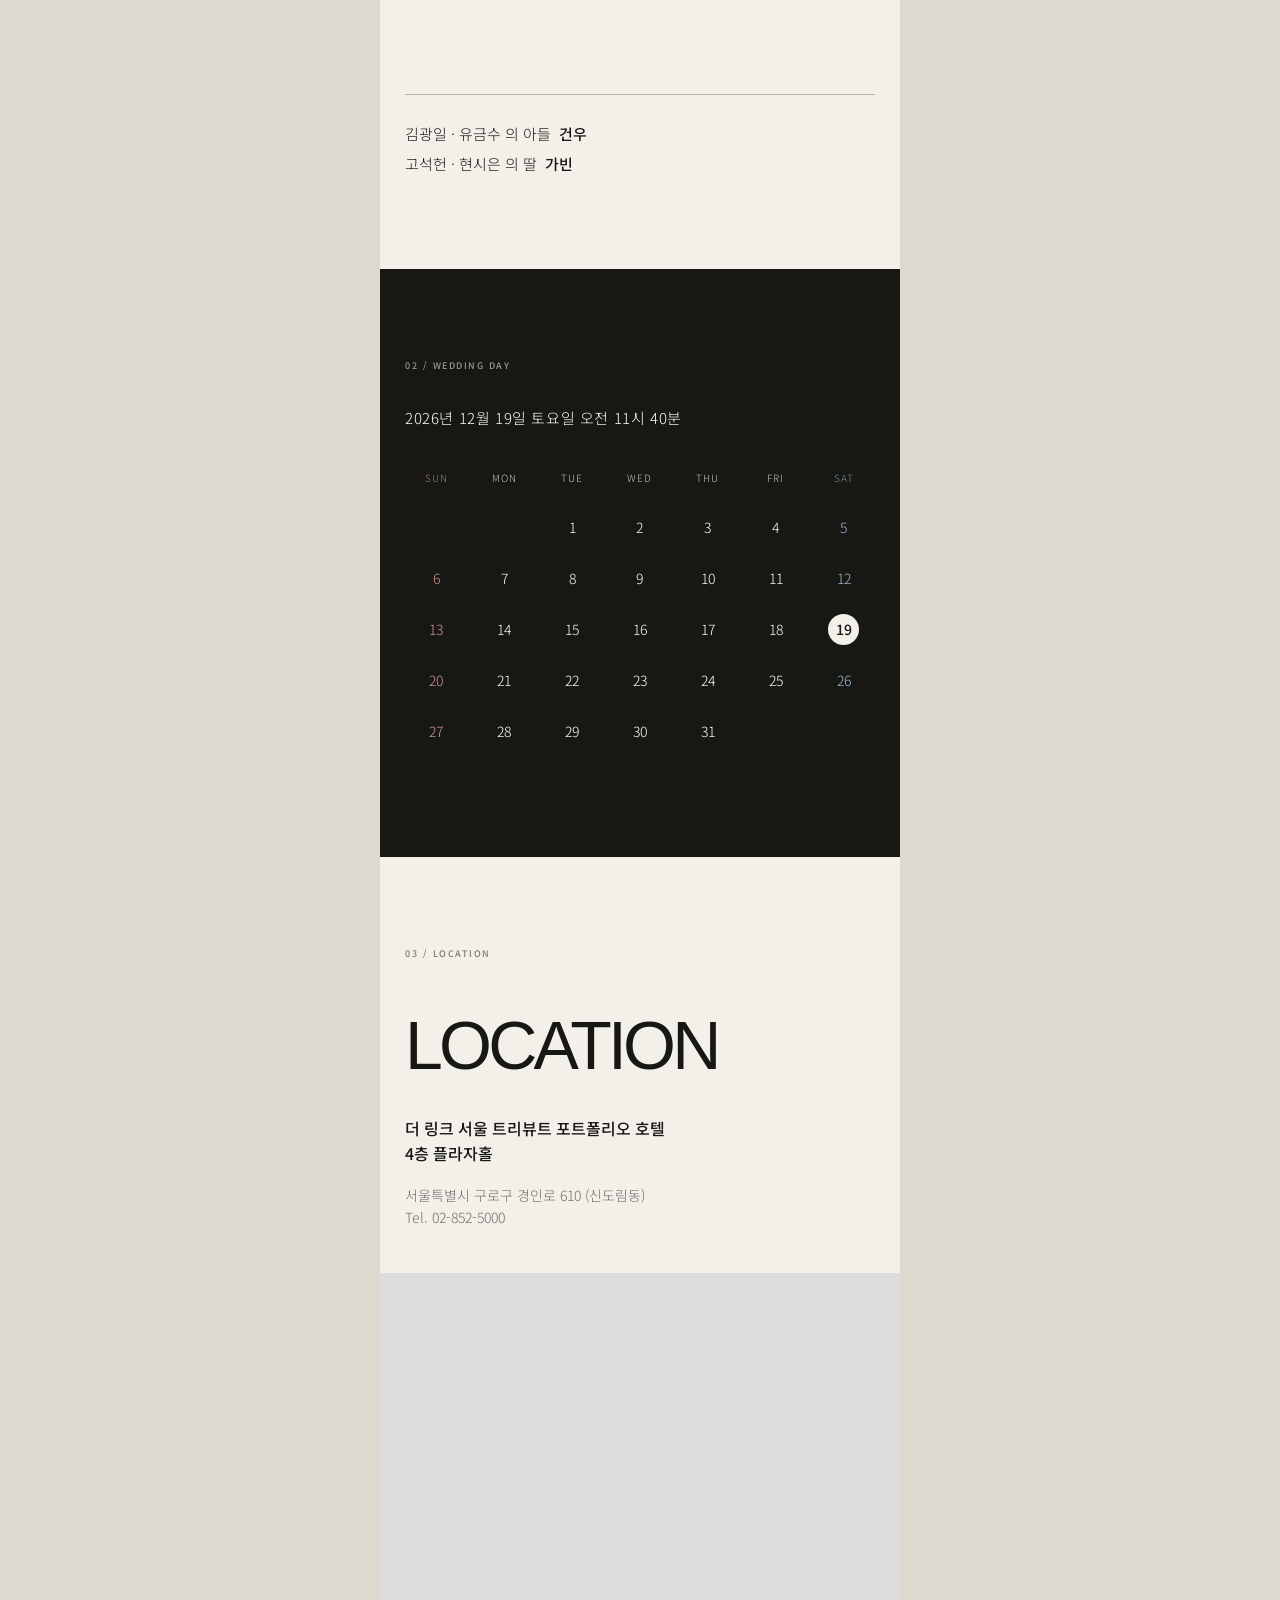
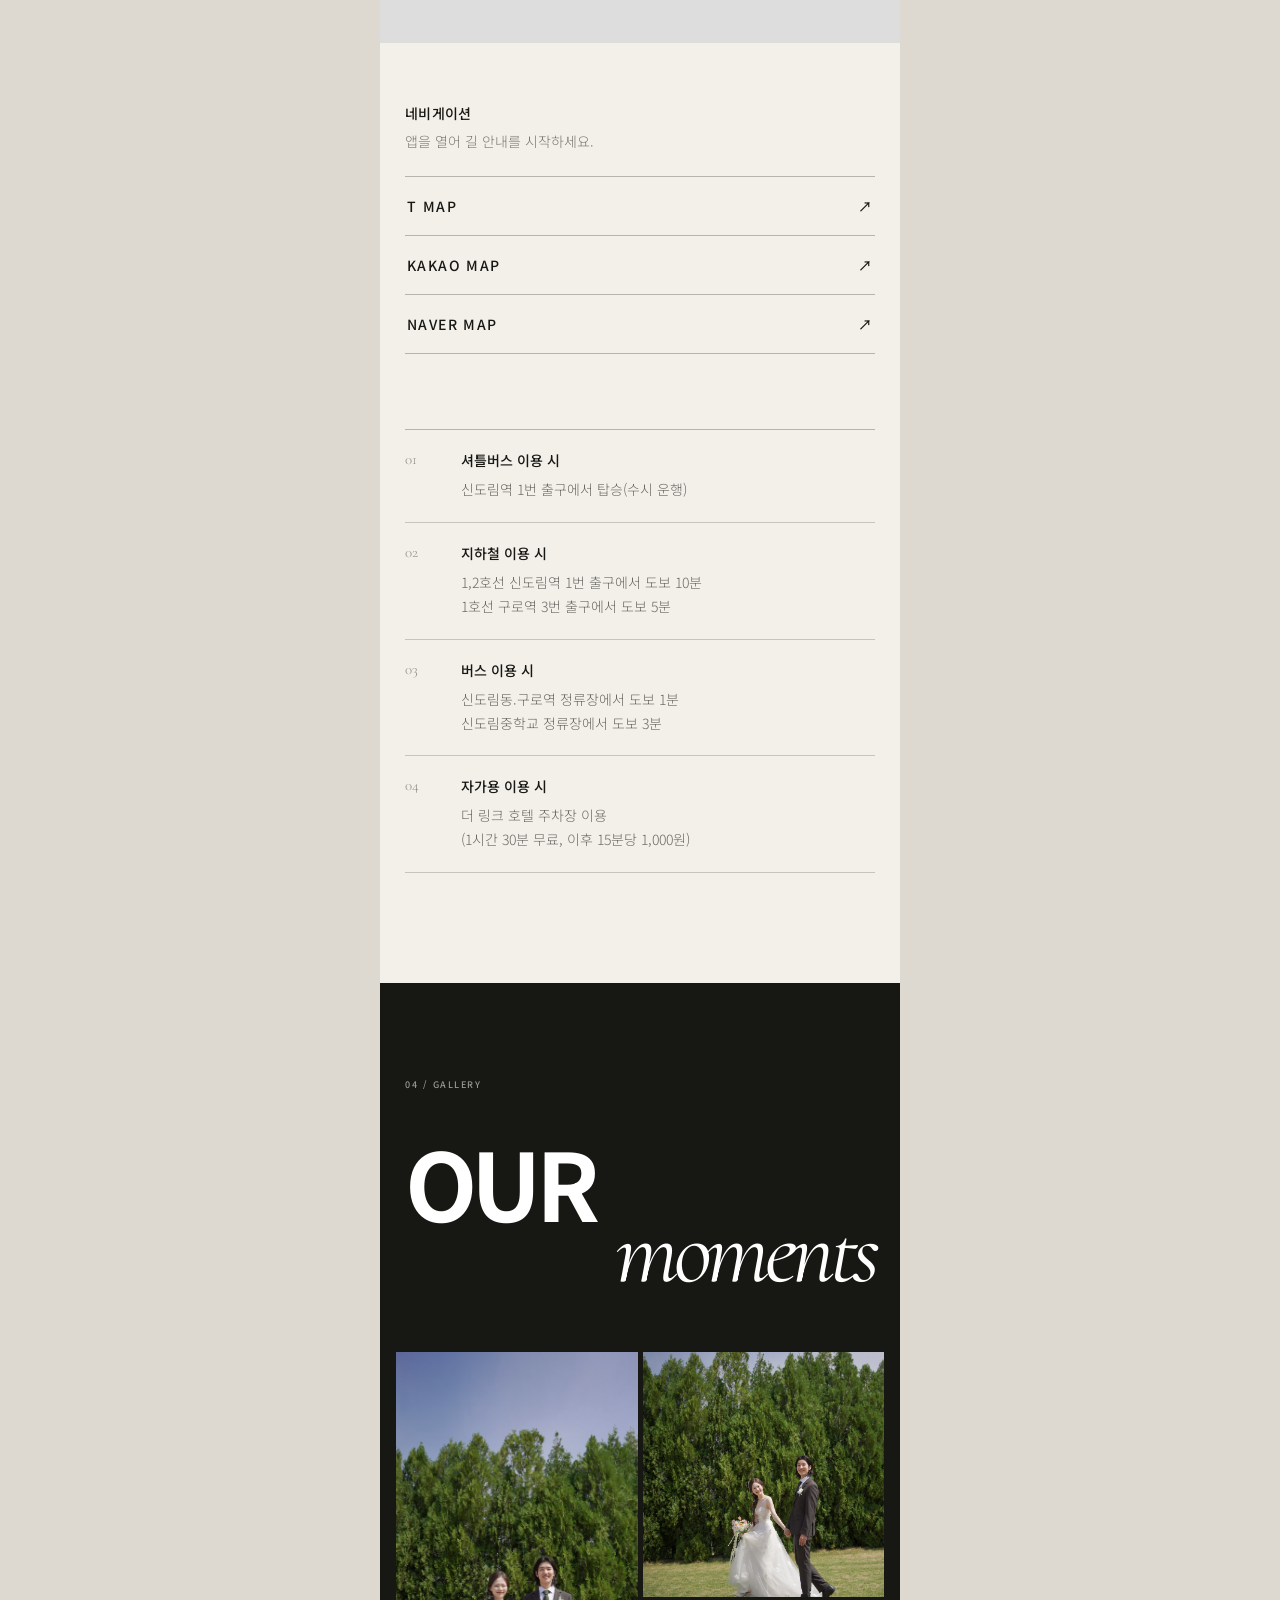
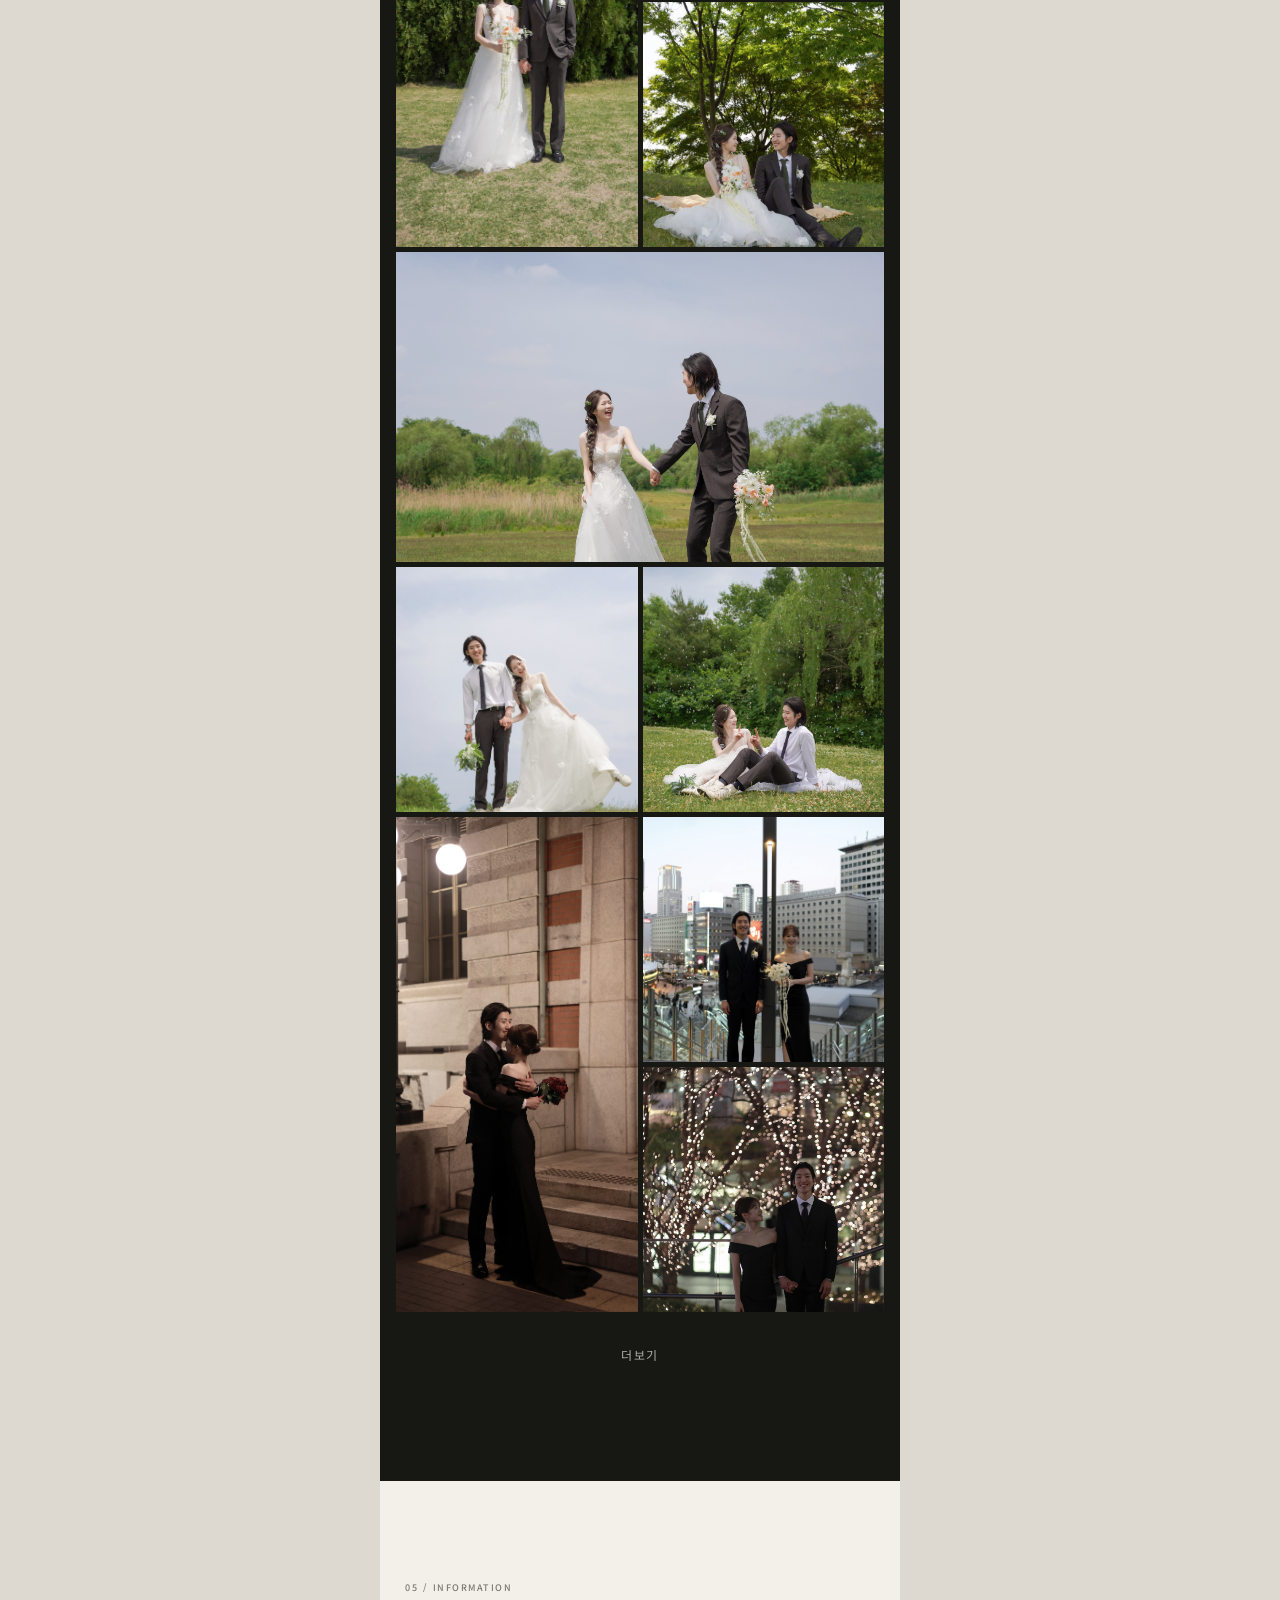
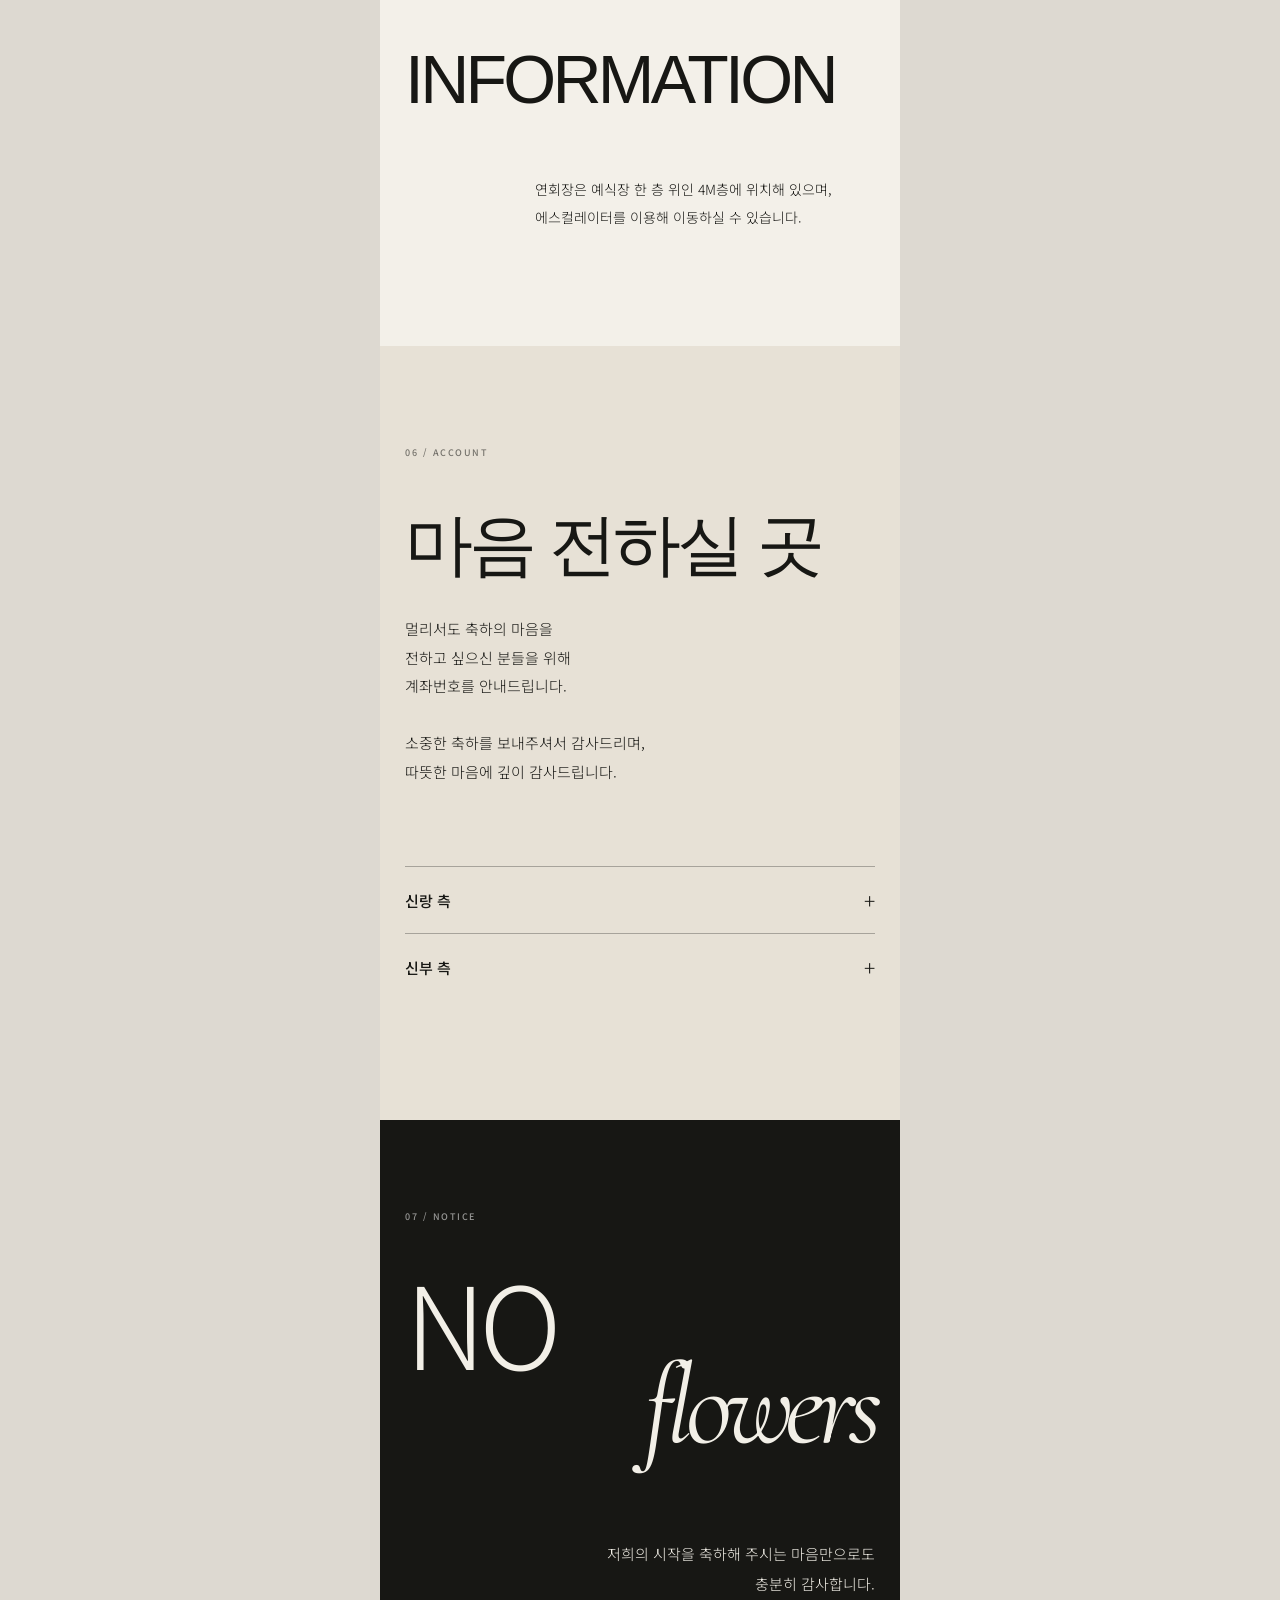
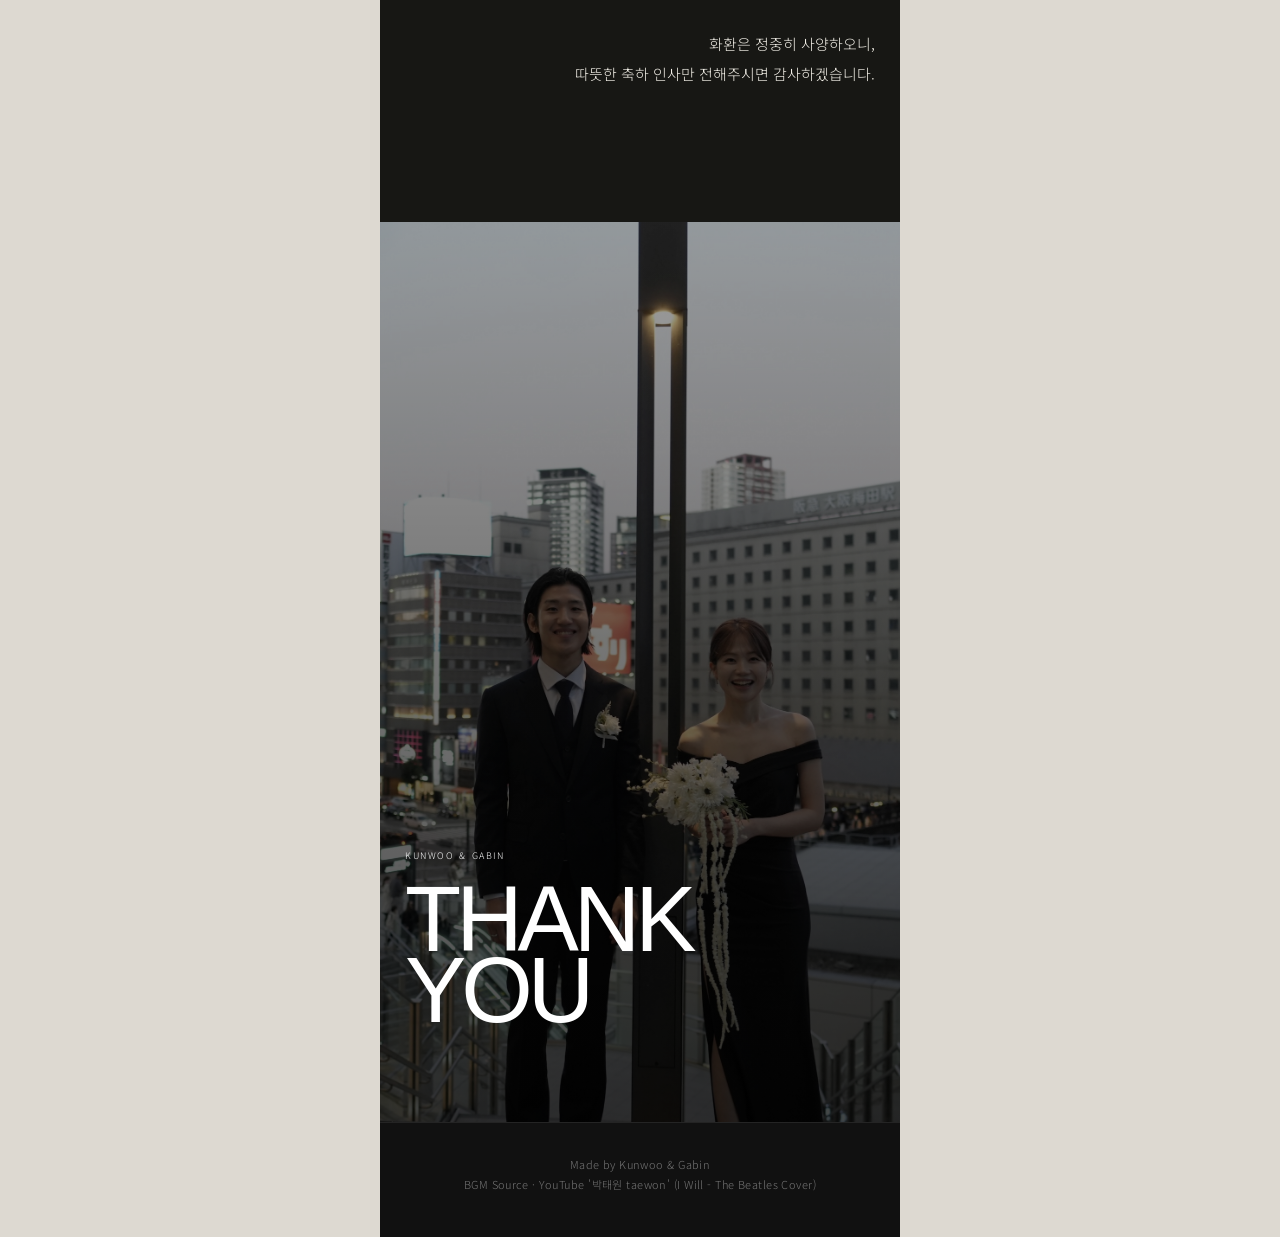
==== commit c4271381: "update js, css" ====
--- a/index.html
+++ b/index.html
@@ -36,7 +36,7 @@
 
   <link
     rel="stylesheet"
-    href="css/version4.css?v=20260914-3"
+    href="css/version4.css?v=20260914-4"
   >
 
   <meta name="format-detection" content="telephone=no">
@@ -1388,7 +1388,7 @@
   <!-- EXISTING COMMON SCRIPT -->
 
   <script
-    src="script.js?v=20260914-3"
+    src="script.js?v=20260914-4"
   >
   </script>
 
--- a/css/version4.css
+++ b/css/version4.css
@@ -879,7 +879,7 @@
 }
 
 /* =========================================
-   ENDING
+   ENDING (FIXED SIZE - NO RESIZE BUG)
 ========================================= */
 
 .v4-ending-wrap {
@@ -887,31 +887,38 @@
   width: 100%;
   overflow: hidden;
   background: #111;
+  /* 모바일 오버스크롤 바운스로 인한 크기 왜곡 방지 */
+  contain: paint layout;
 }
 
 .v4-ending {
   position: relative;
   width: 100%;
+  /* 100svh 대신 min/max-height로 안정적인 고정 높이 확보 */
   height: 100svh;
   min-height: 680px;
+  max-height: 920px;
   overflow: hidden;
   background: #111;
   transform: translate3d(0, 0, 0);
   will-change: transform;
 }
 
+/* 사진 자체는 항상 컨테이너에 꽉 찬 채로 절대 크기가 변하지 않음 */
 .v4-ending > img {
   position: absolute;
-  inset: 0;
-  display: block;
+  top: 0;
+  left: 0;
   width: 100%;
   height: 100%;
   max-width: none;
   object-fit: cover;
+  object-position: center center;
   transform: none !important;
   transition: none !important;
   animation: none !important;
   filter: saturate(.68) brightness(.66);
+  pointer-events: none;
 }
 
 .v4-ending-overlay {
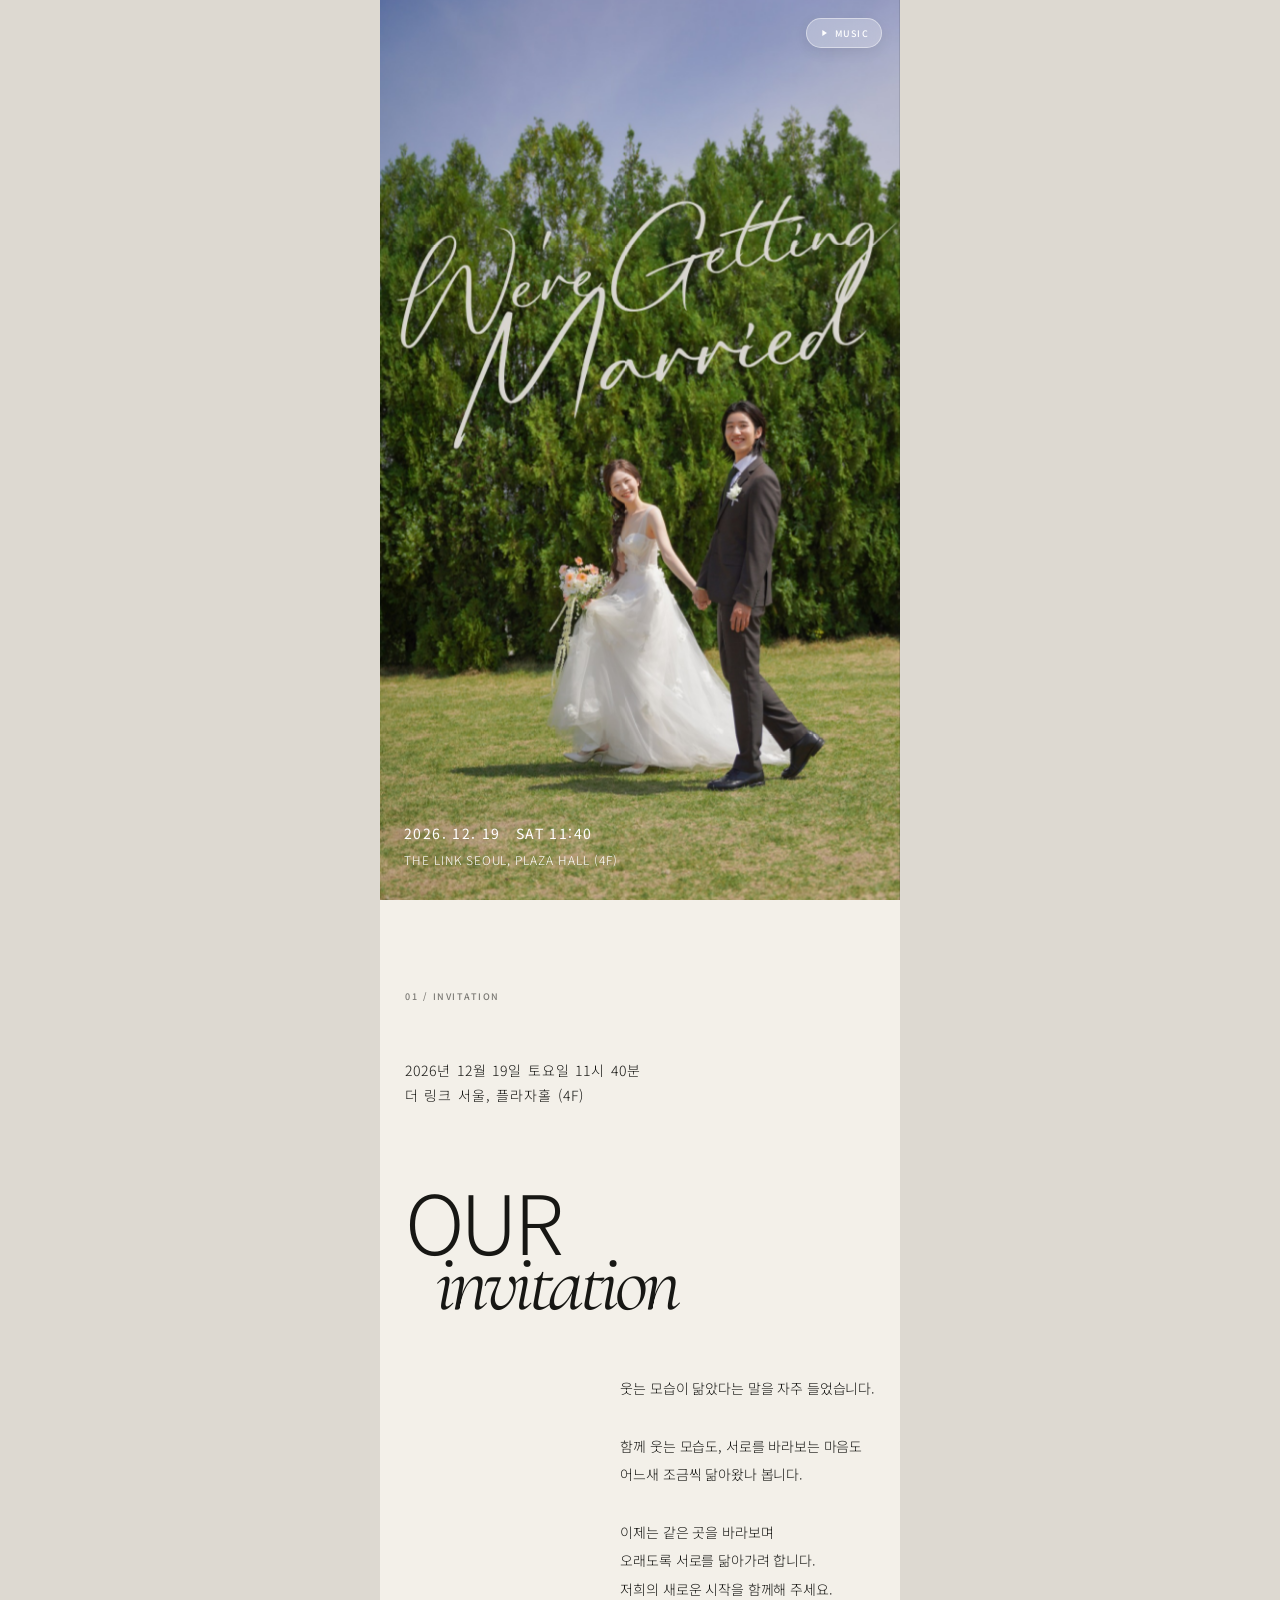
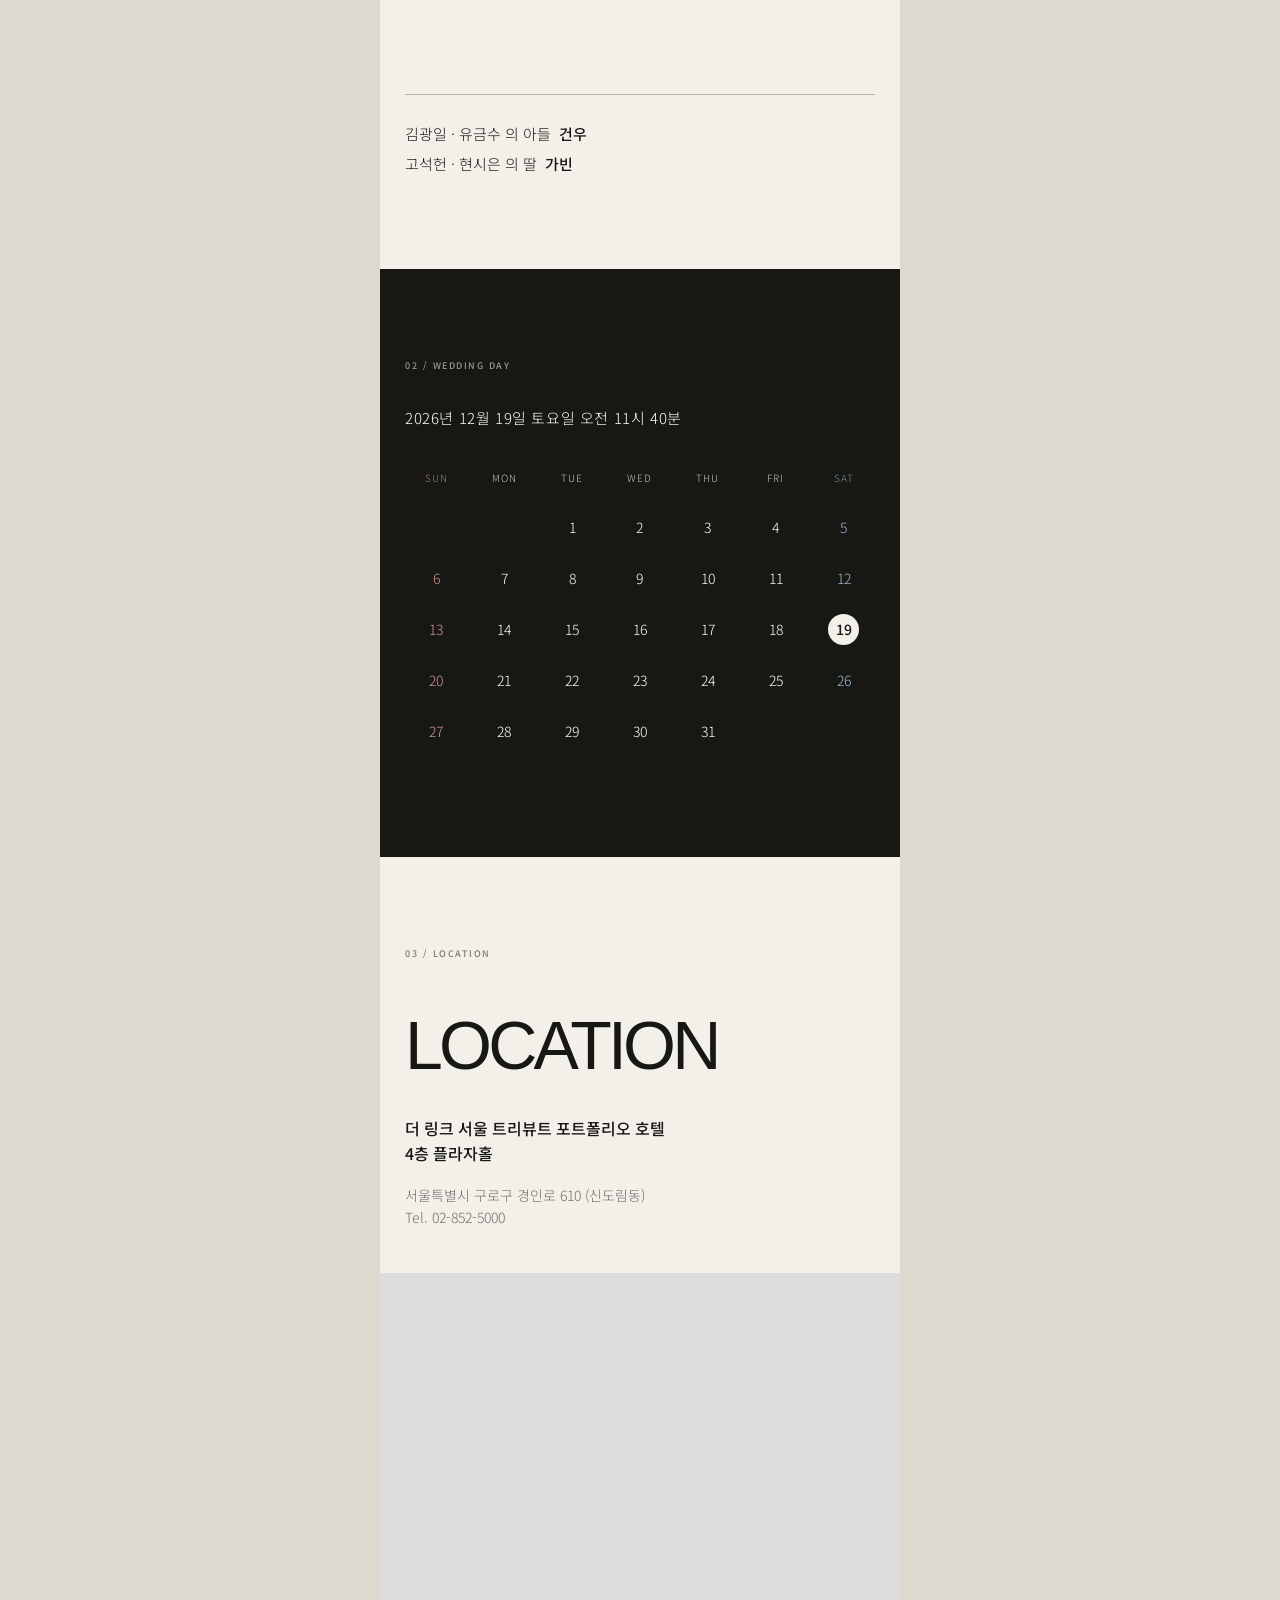
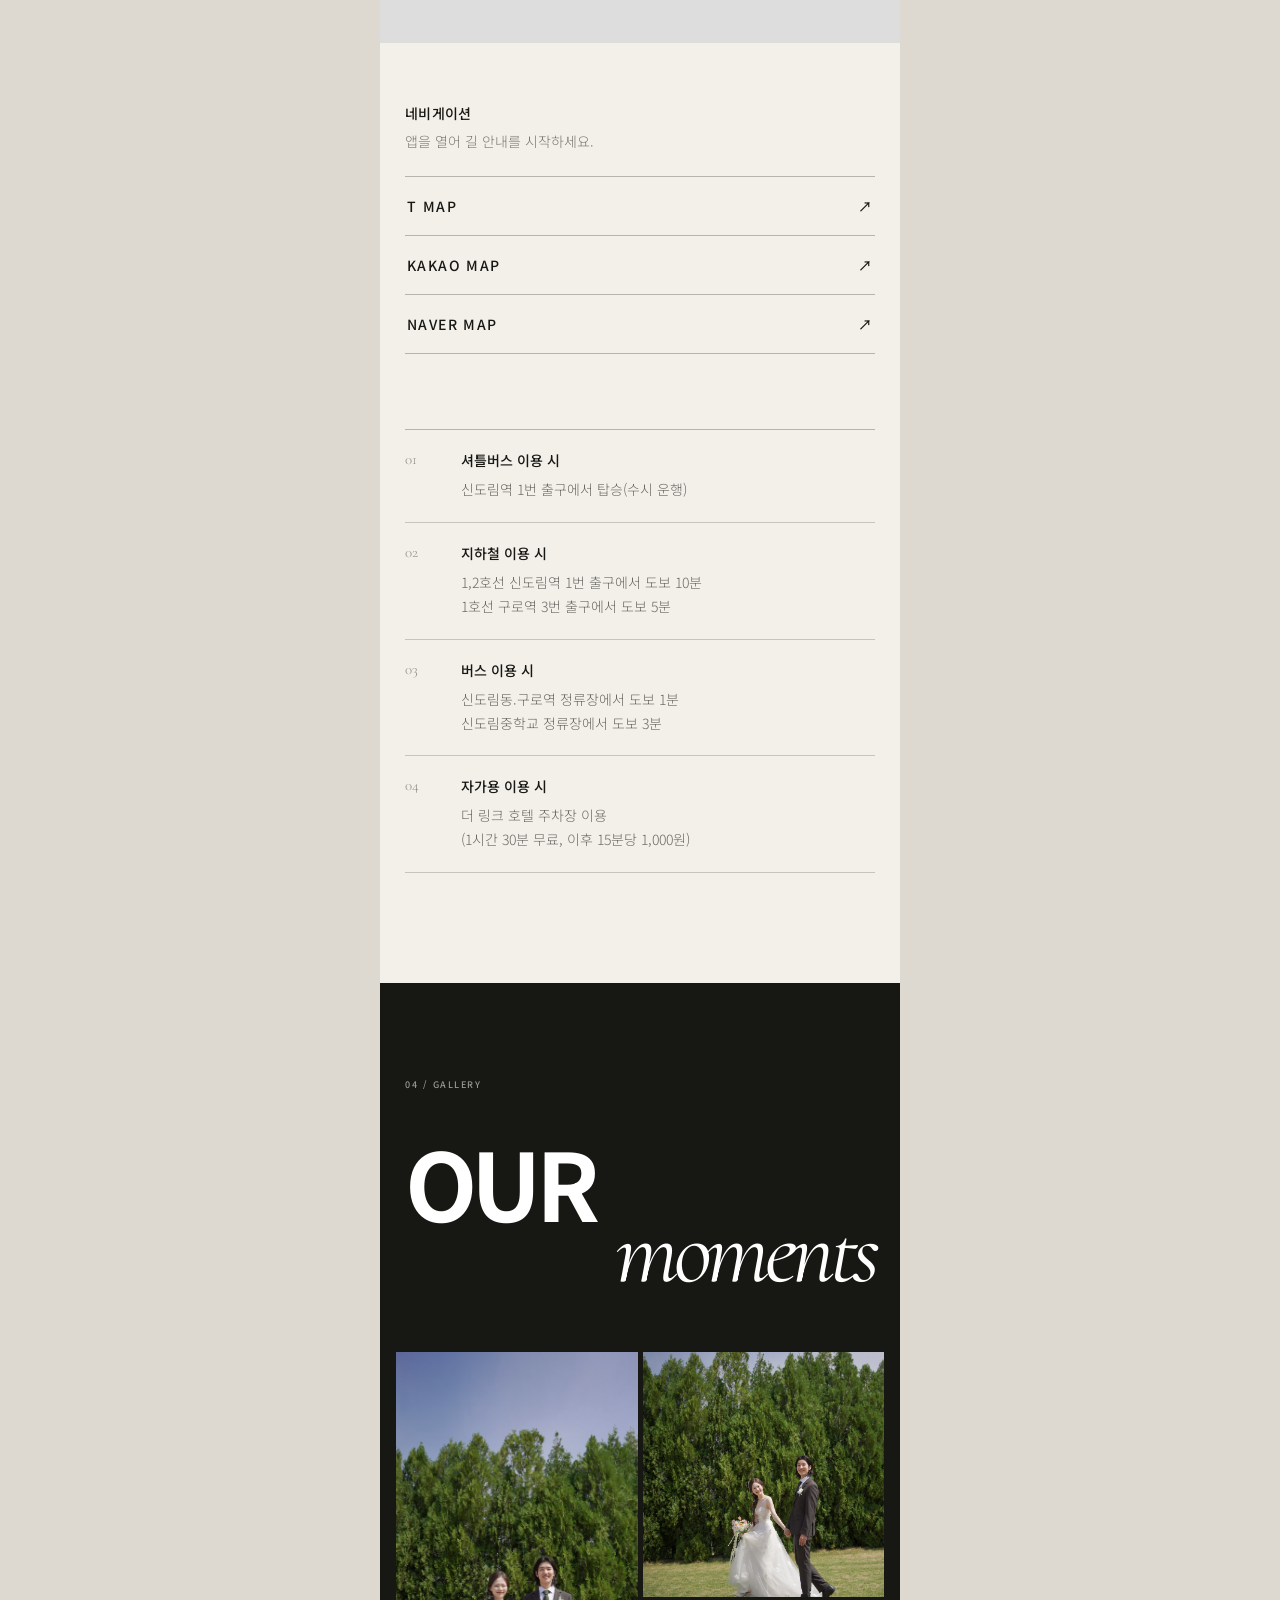
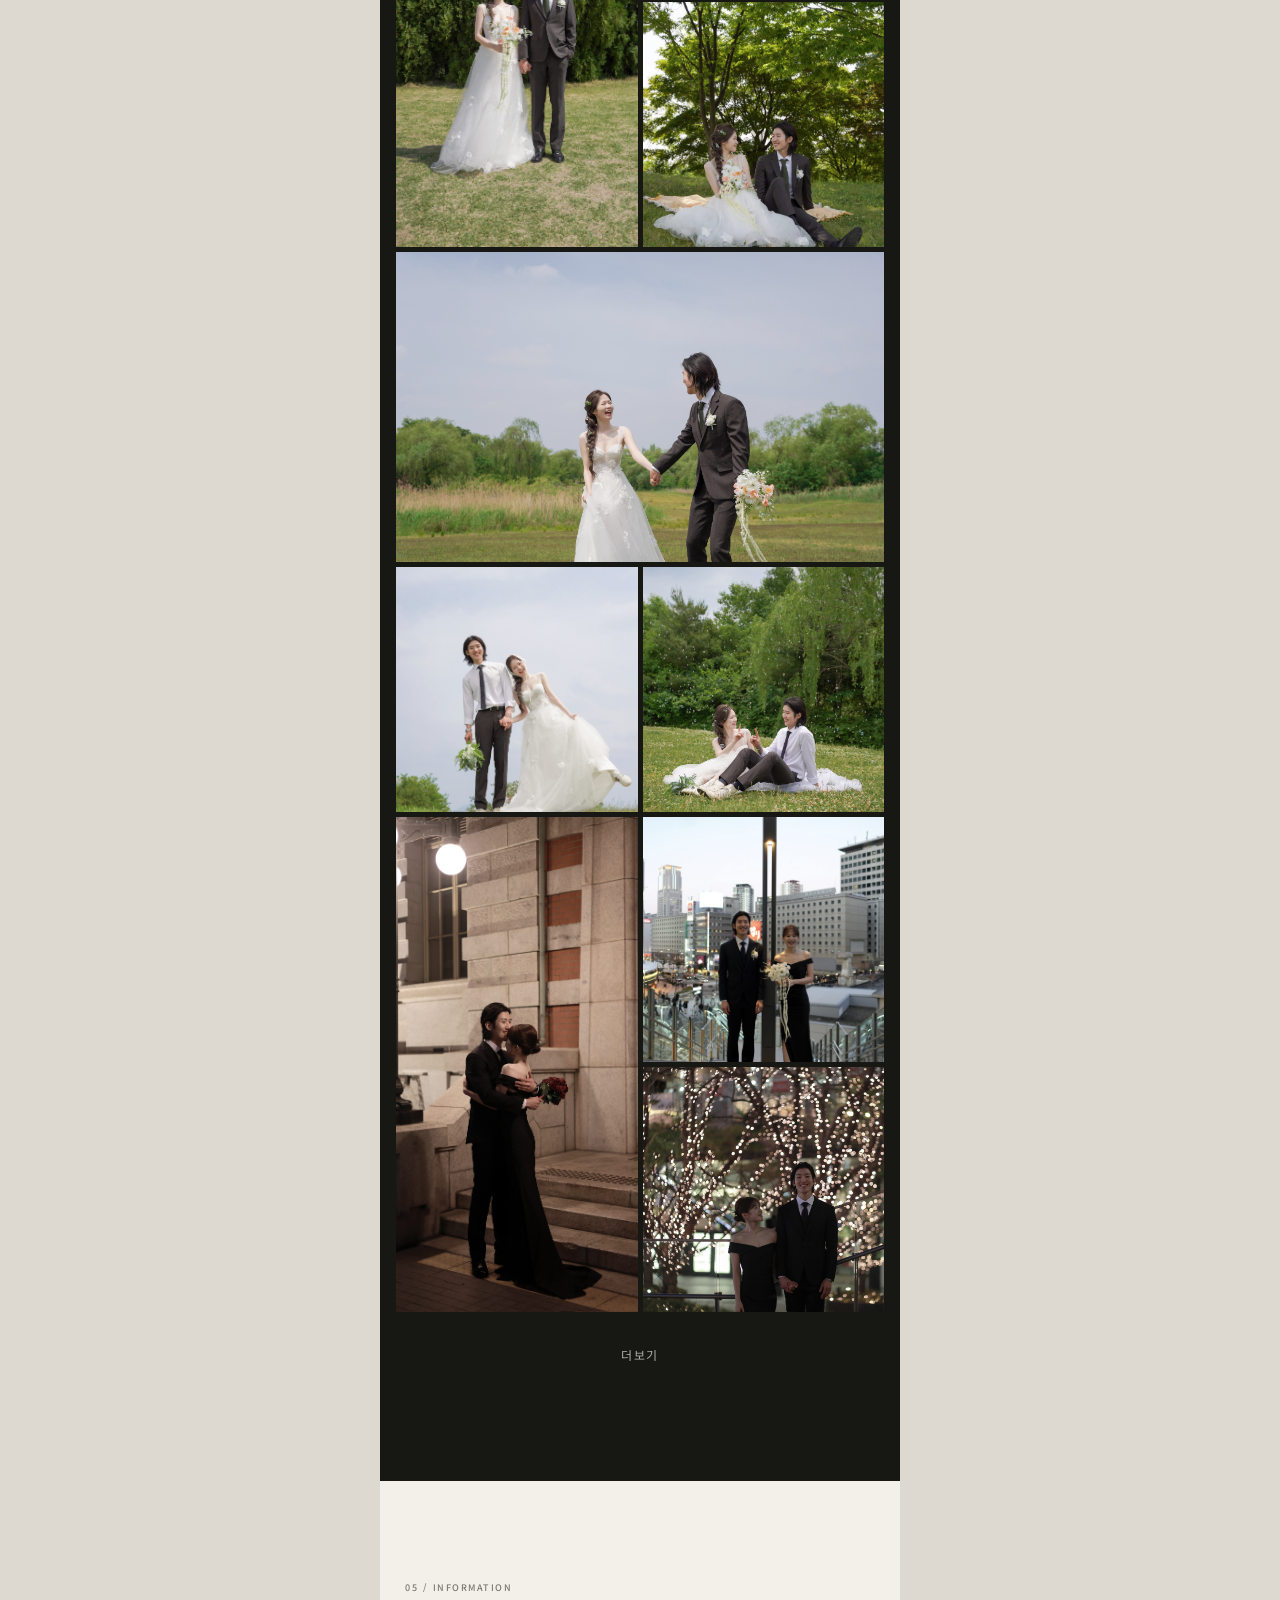
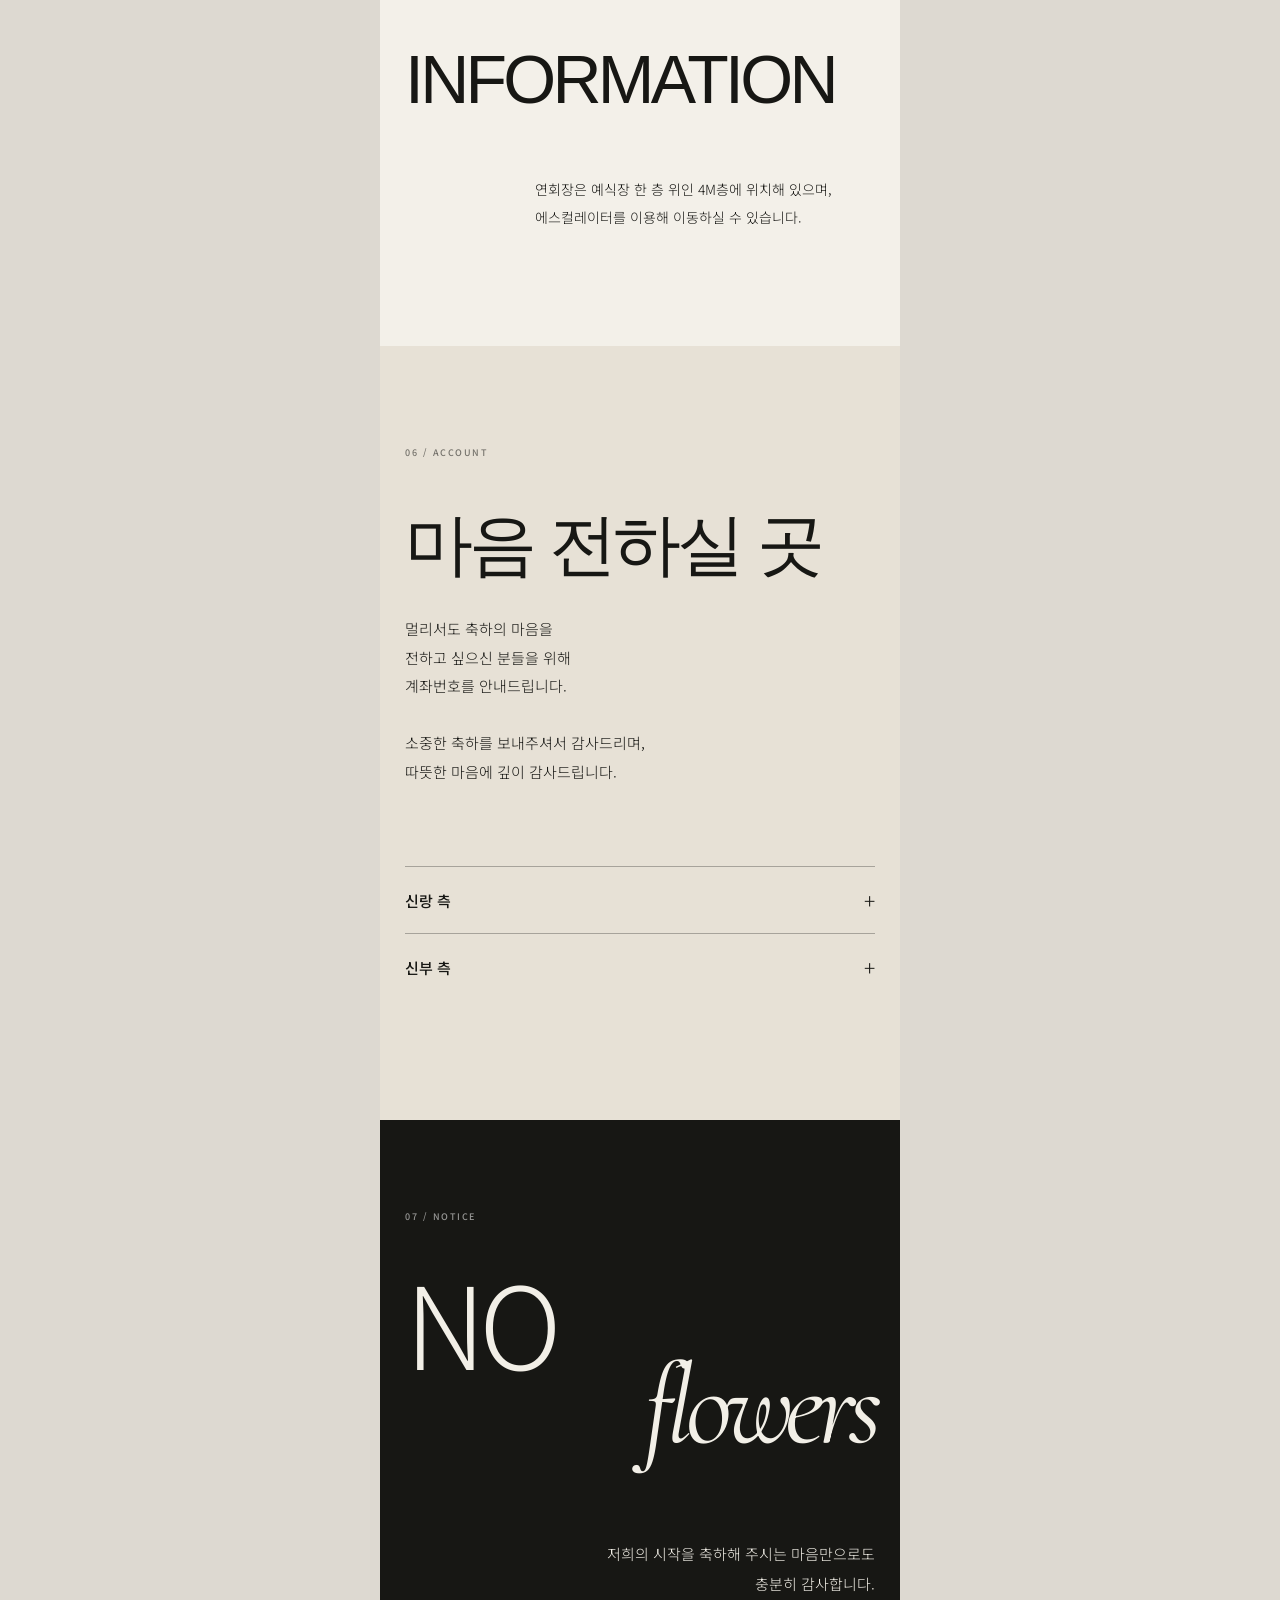
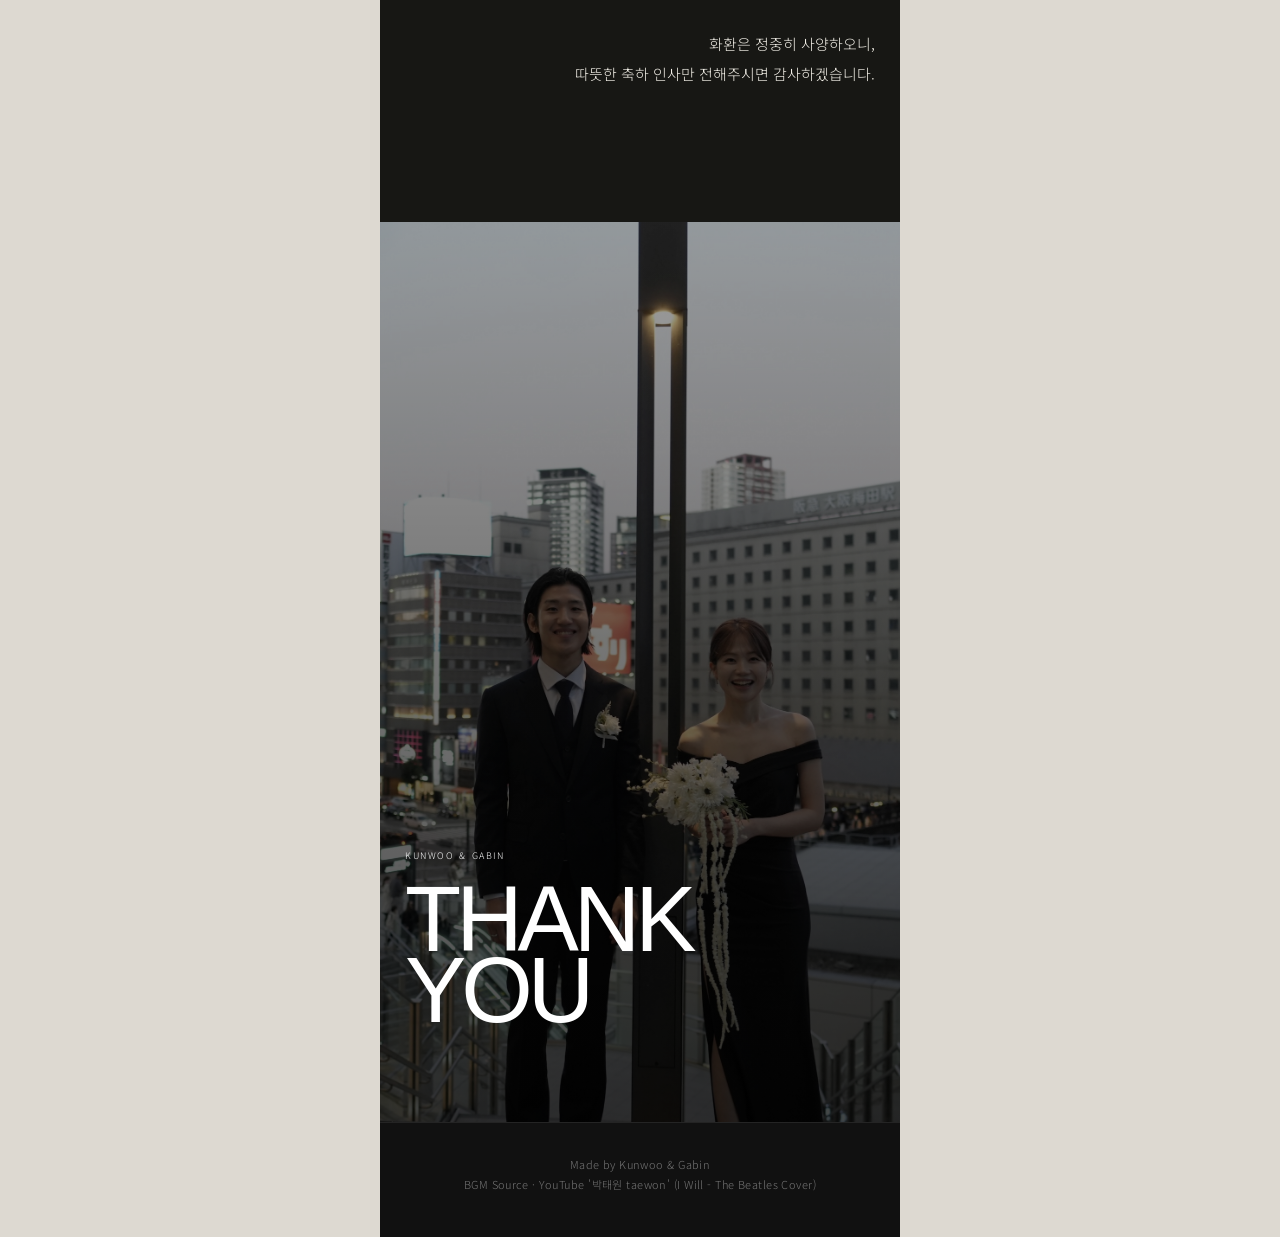
==== commit 3e3c0c06: "update js, css version" ====
--- a/index.html
+++ b/index.html
@@ -36,7 +36,7 @@
 
   <link
     rel="stylesheet"
-    href="css/version4.css?v=20260914-4"
+    href="css/version4.css?v=20260914-5"
   >
 
   <meta name="format-detection" content="telephone=no">
@@ -99,7 +99,7 @@
 
     <img
       id="v4HeroImage"
-      src="images/main.jpg?v=20260914-3"
+      src="images/main.jpg?v=20260914-5"
       alt="Wedding"
       class="v4-hero-image"
     >
@@ -1388,7 +1388,7 @@
   <!-- EXISTING COMMON SCRIPT -->
 
   <script
-    src="script.js?v=20260914-4"
+    src="script.js?v=20260914-5"
   >
   </script>
 
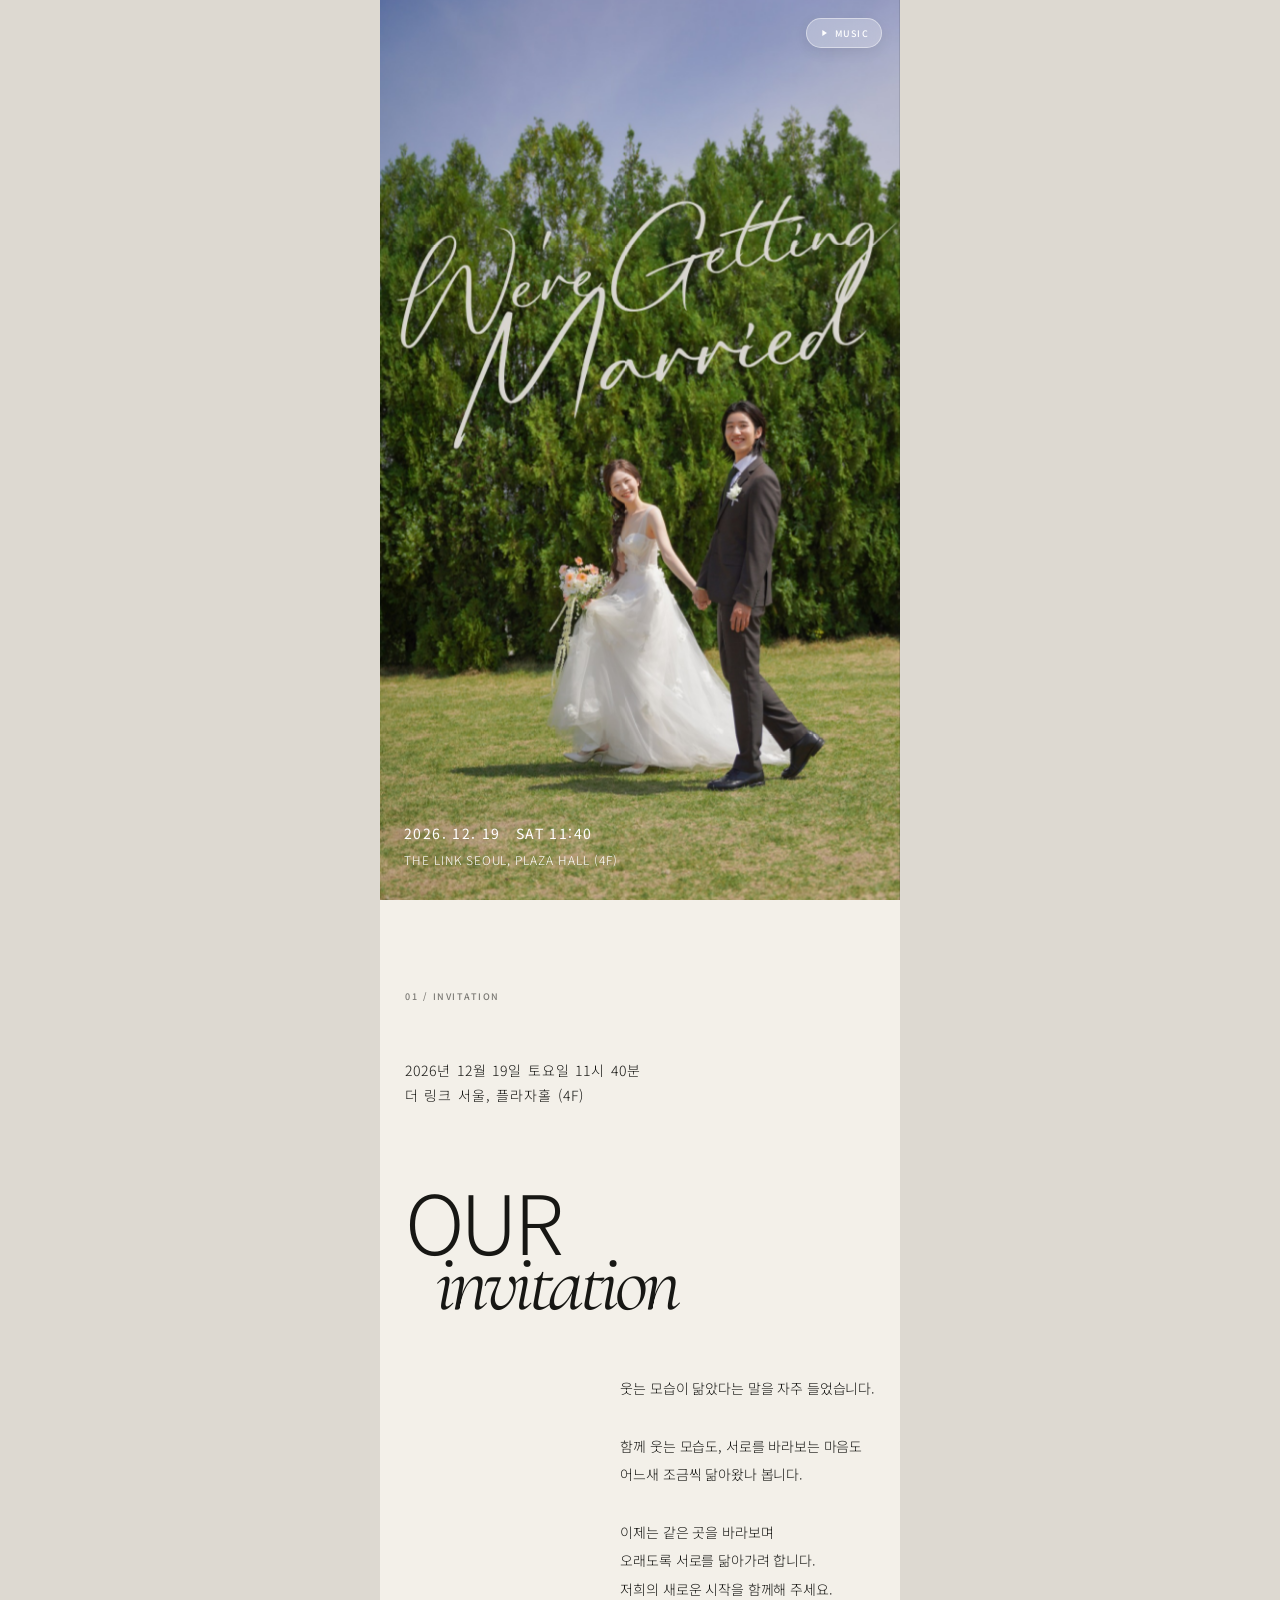
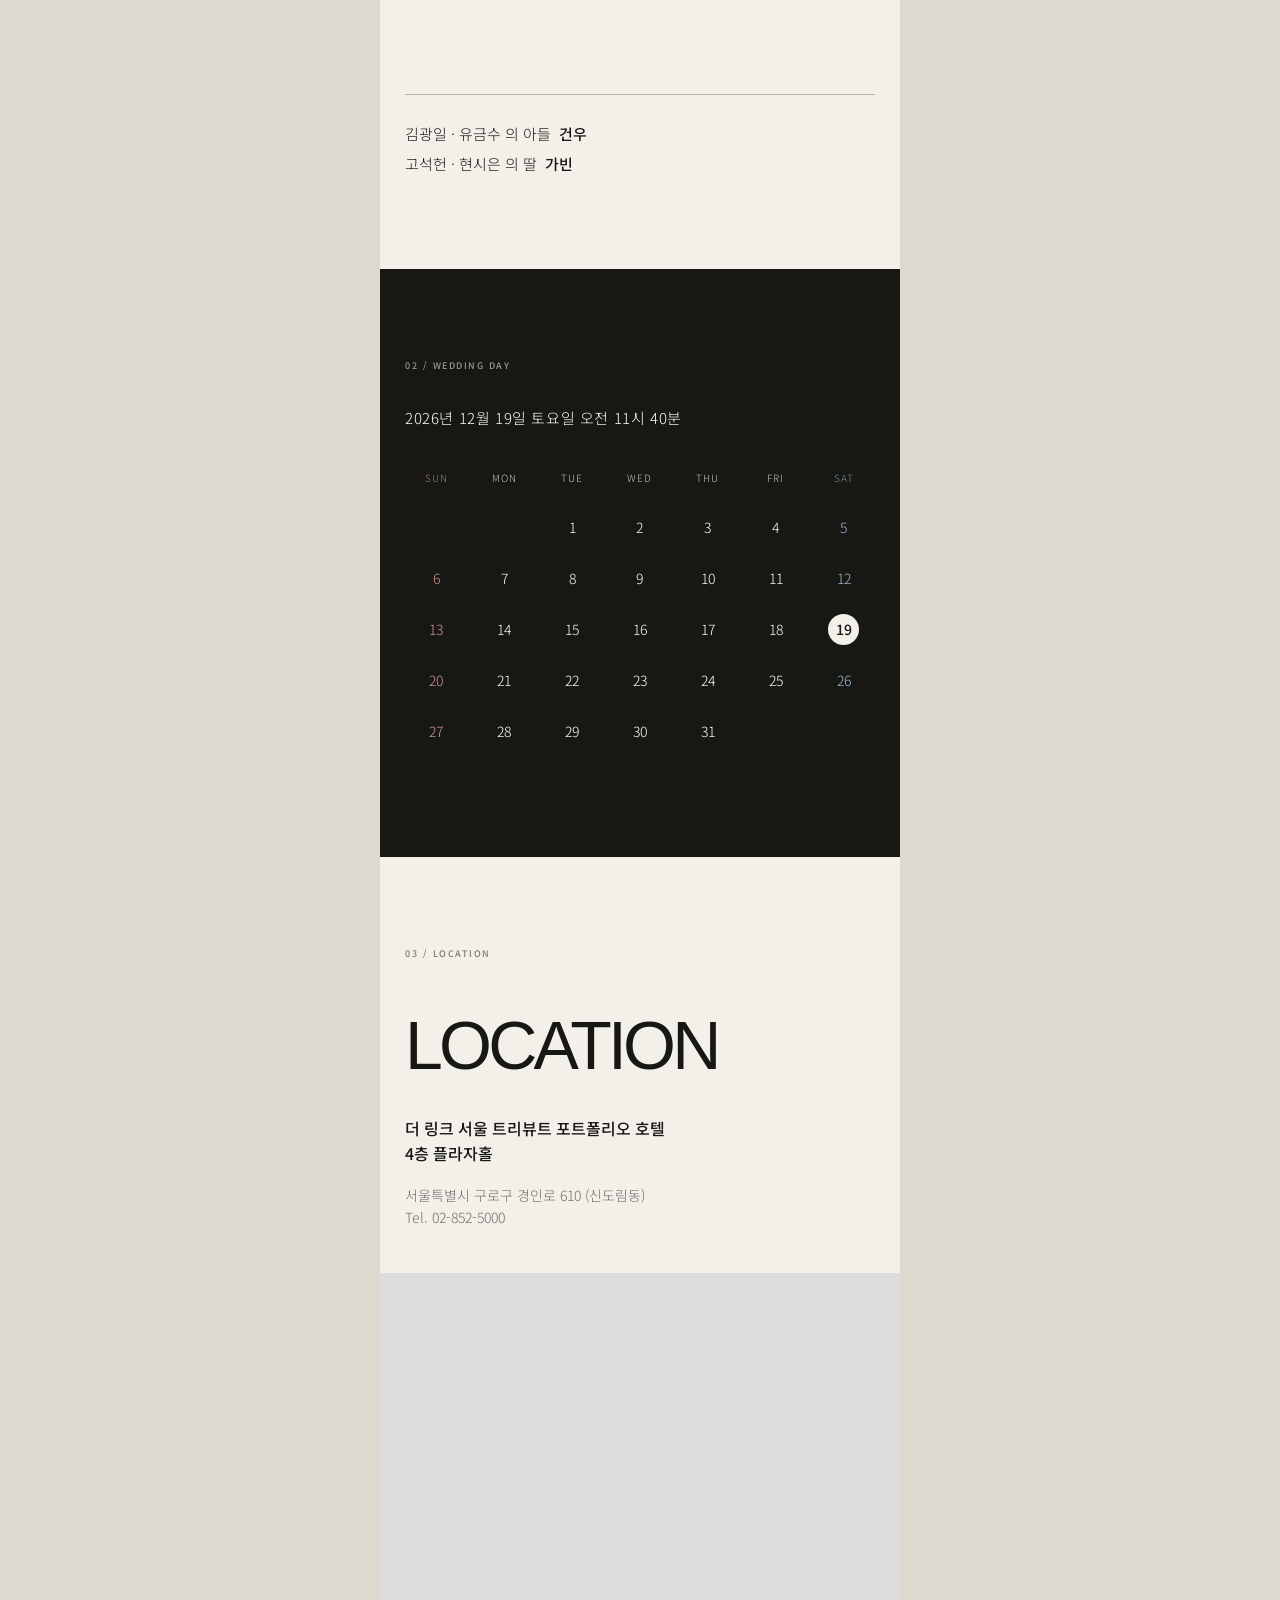
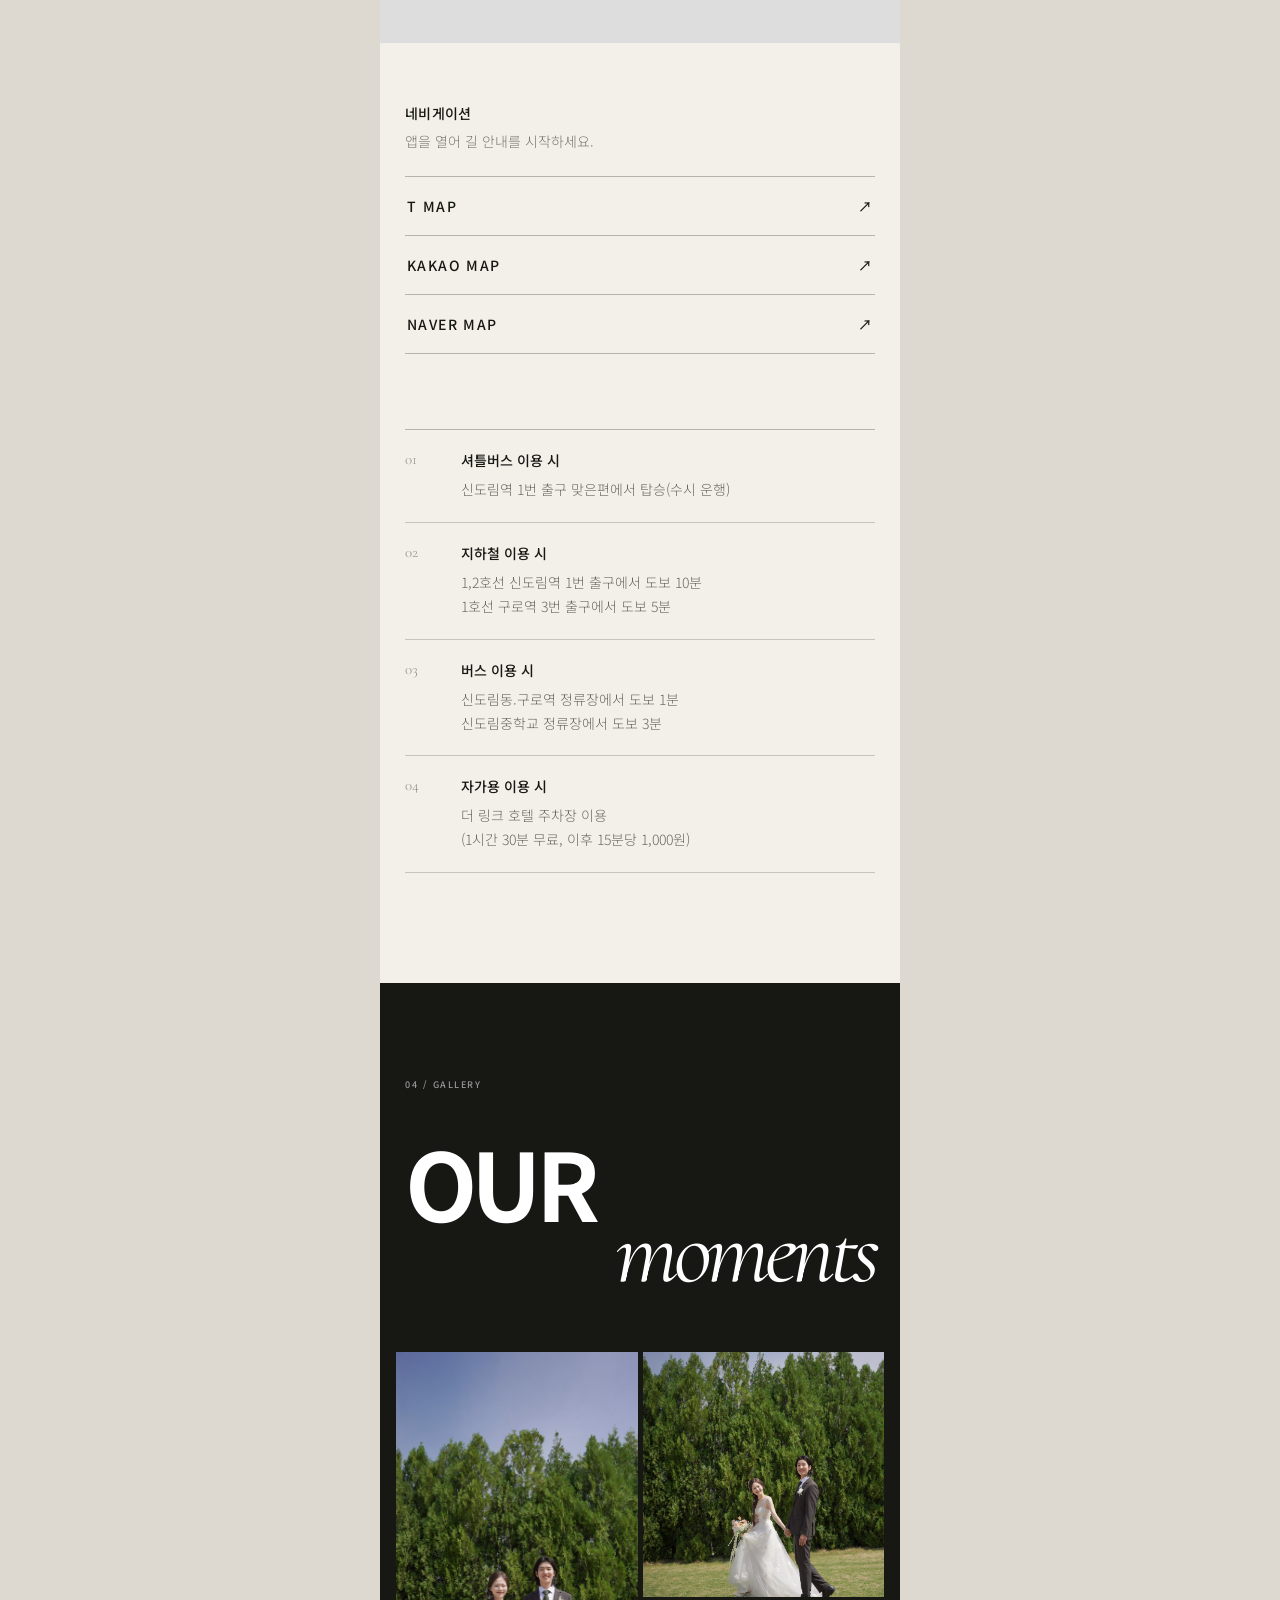
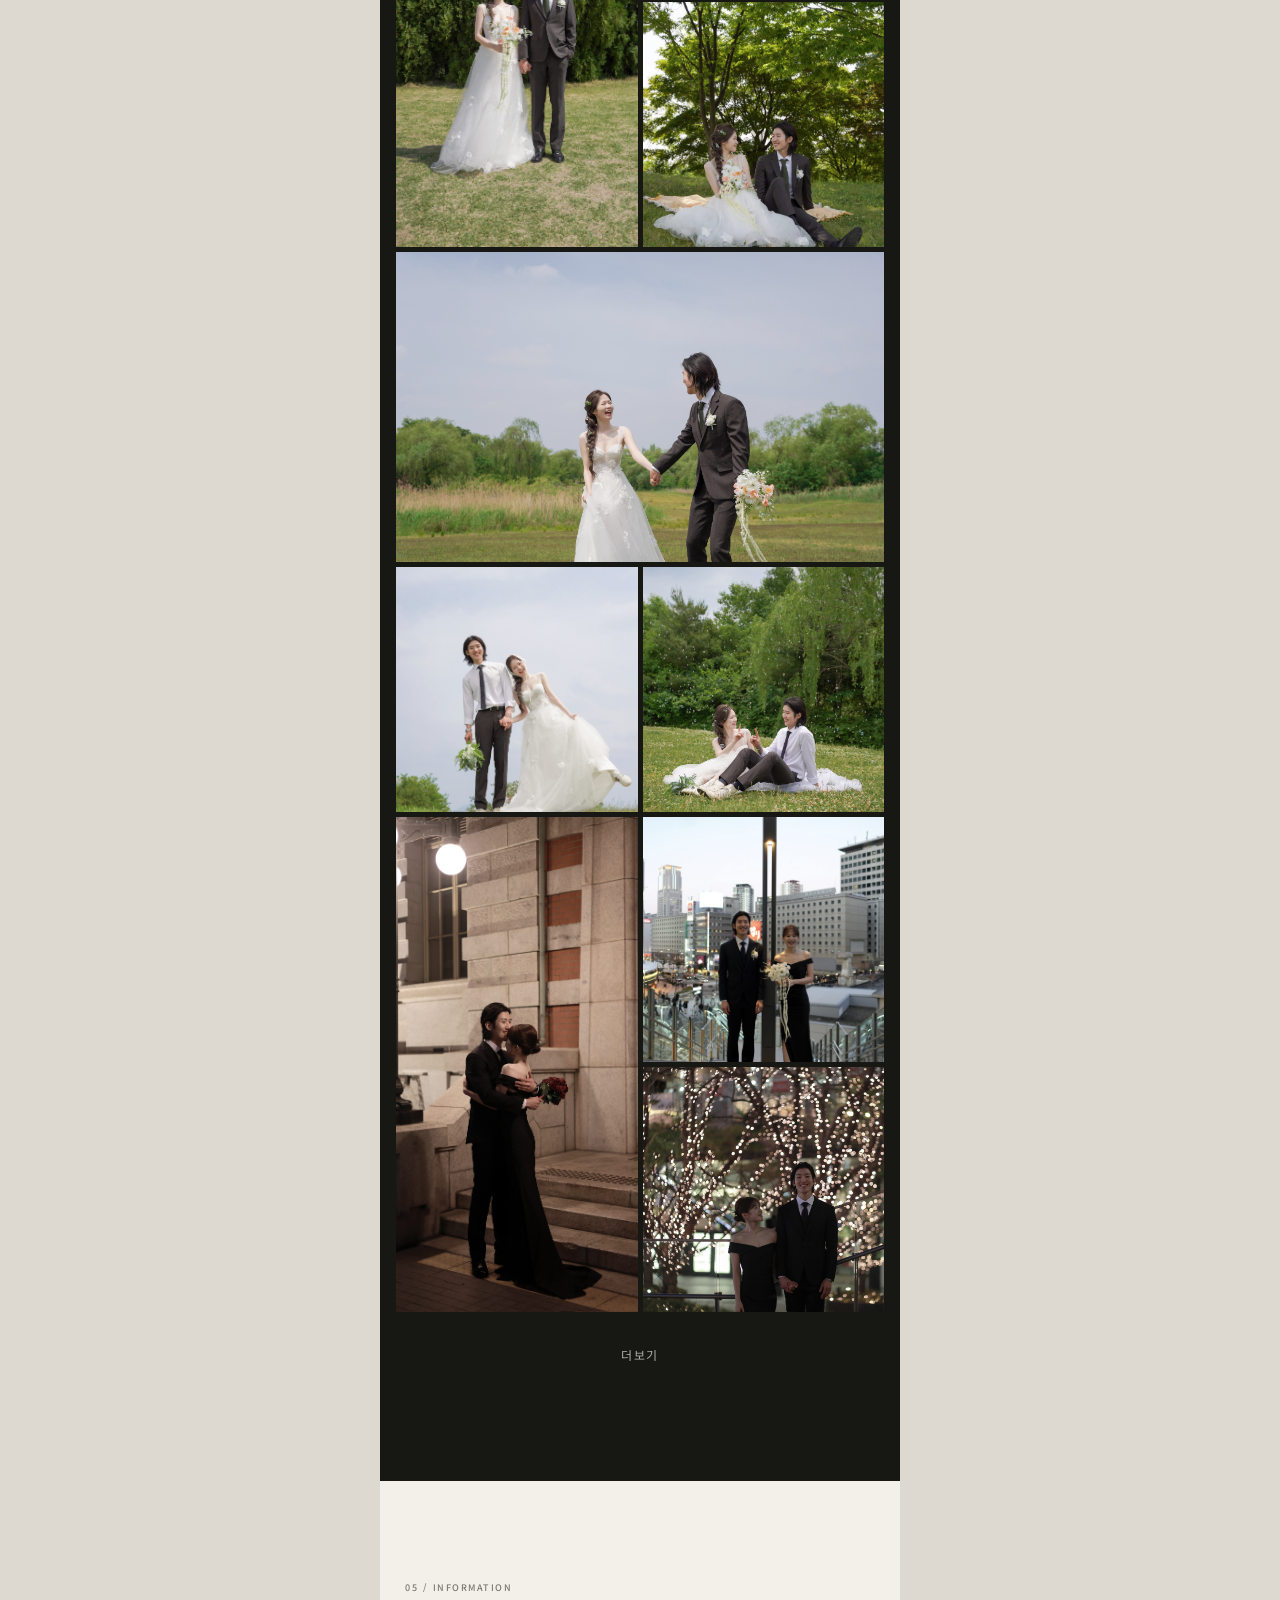
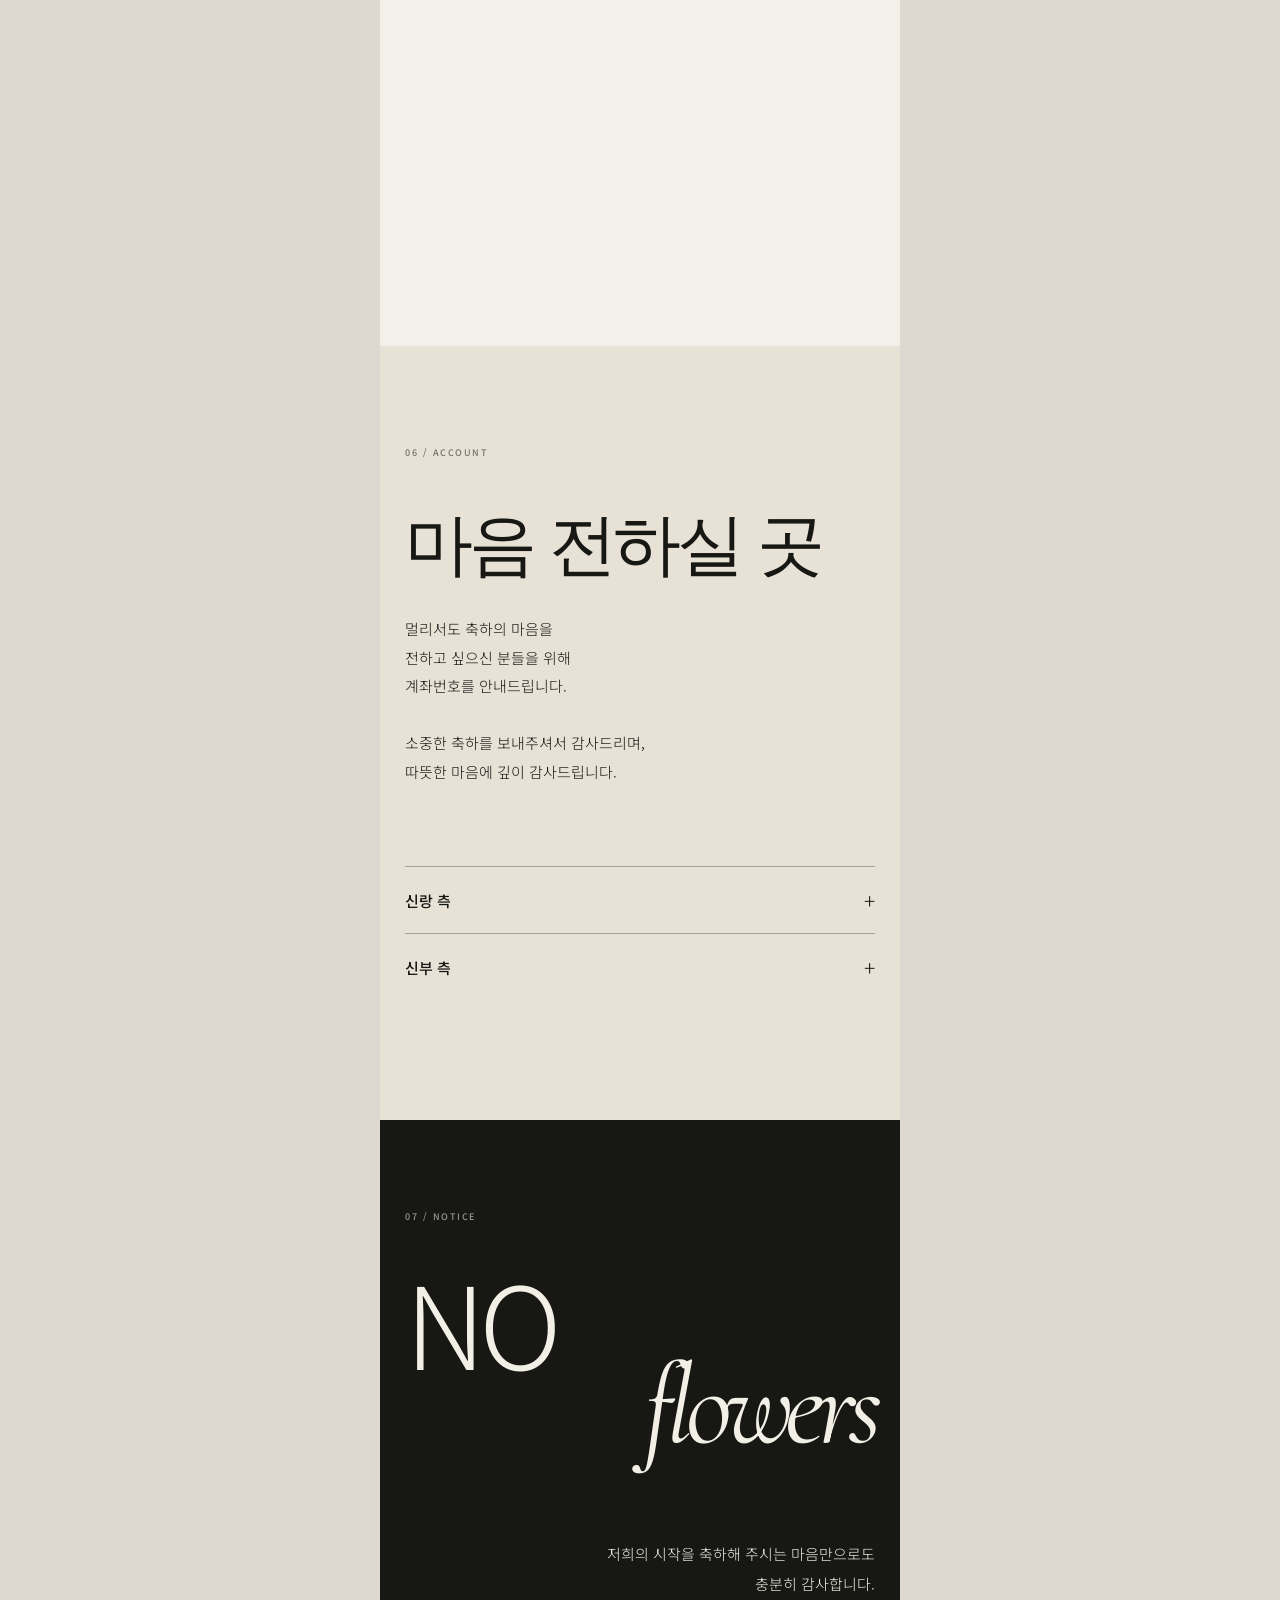
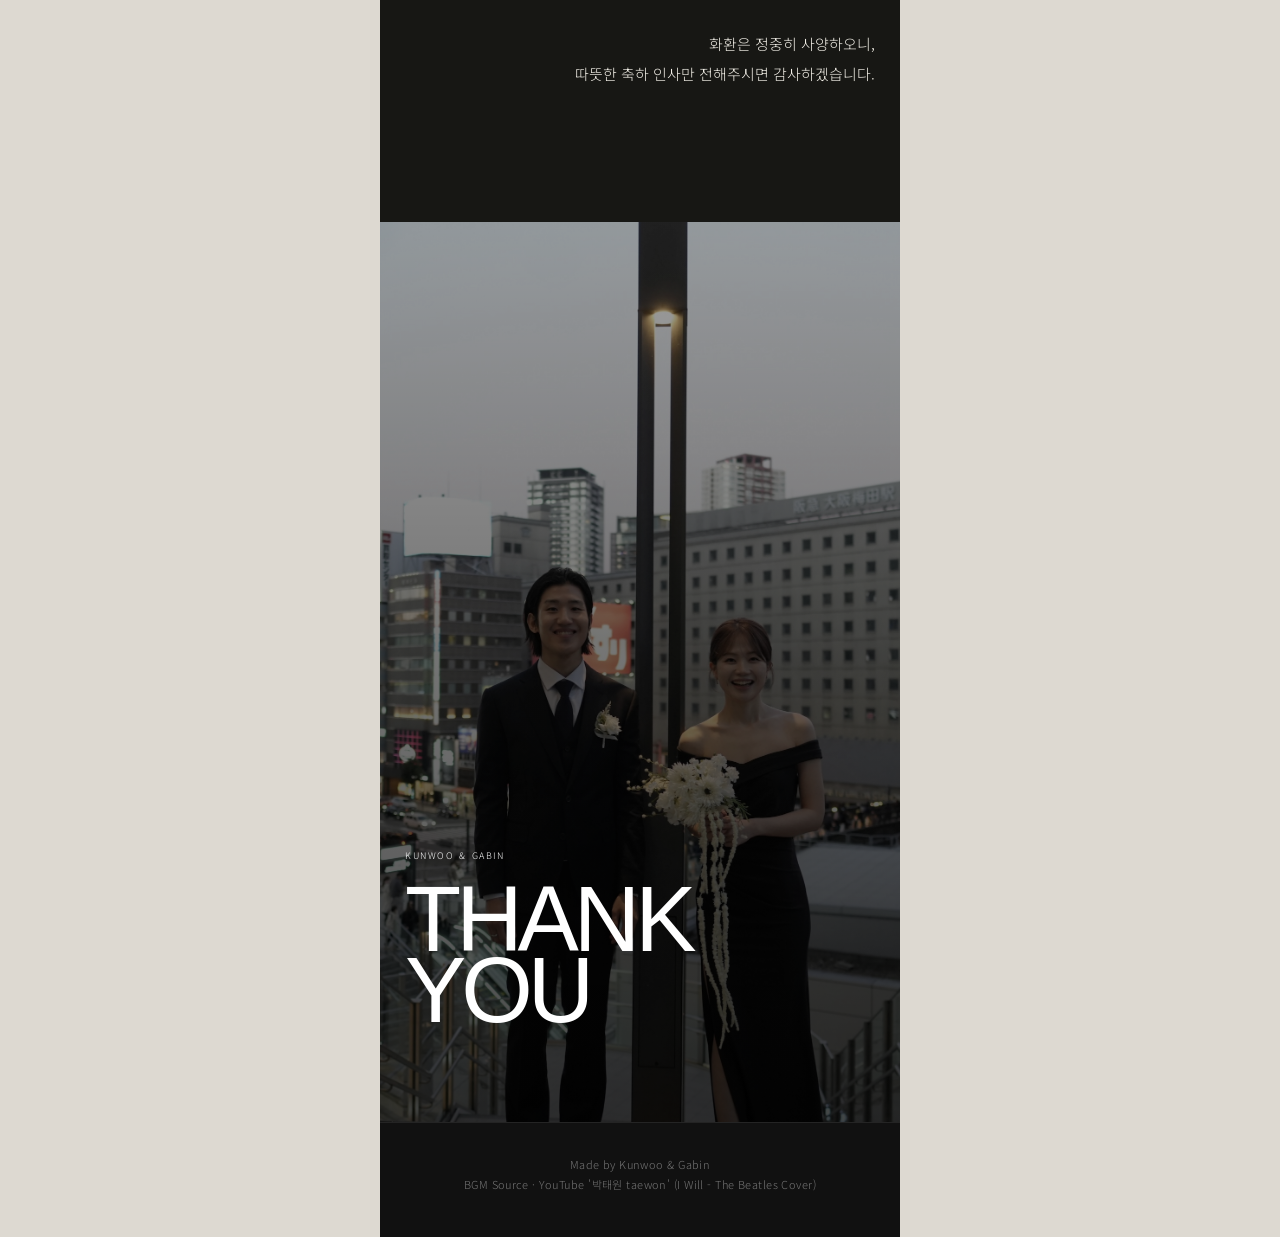
==== commit 97b7e347: "Update index.html" ====
--- a/index.html
+++ b/index.html
@@ -1388,7 +1388,7 @@
   <!-- EXISTING COMMON SCRIPT -->
 
   <script
-    src="script.js?v=20260914-5"
+    src="script.js?v=20260920-1"
   >
   </script>
 
